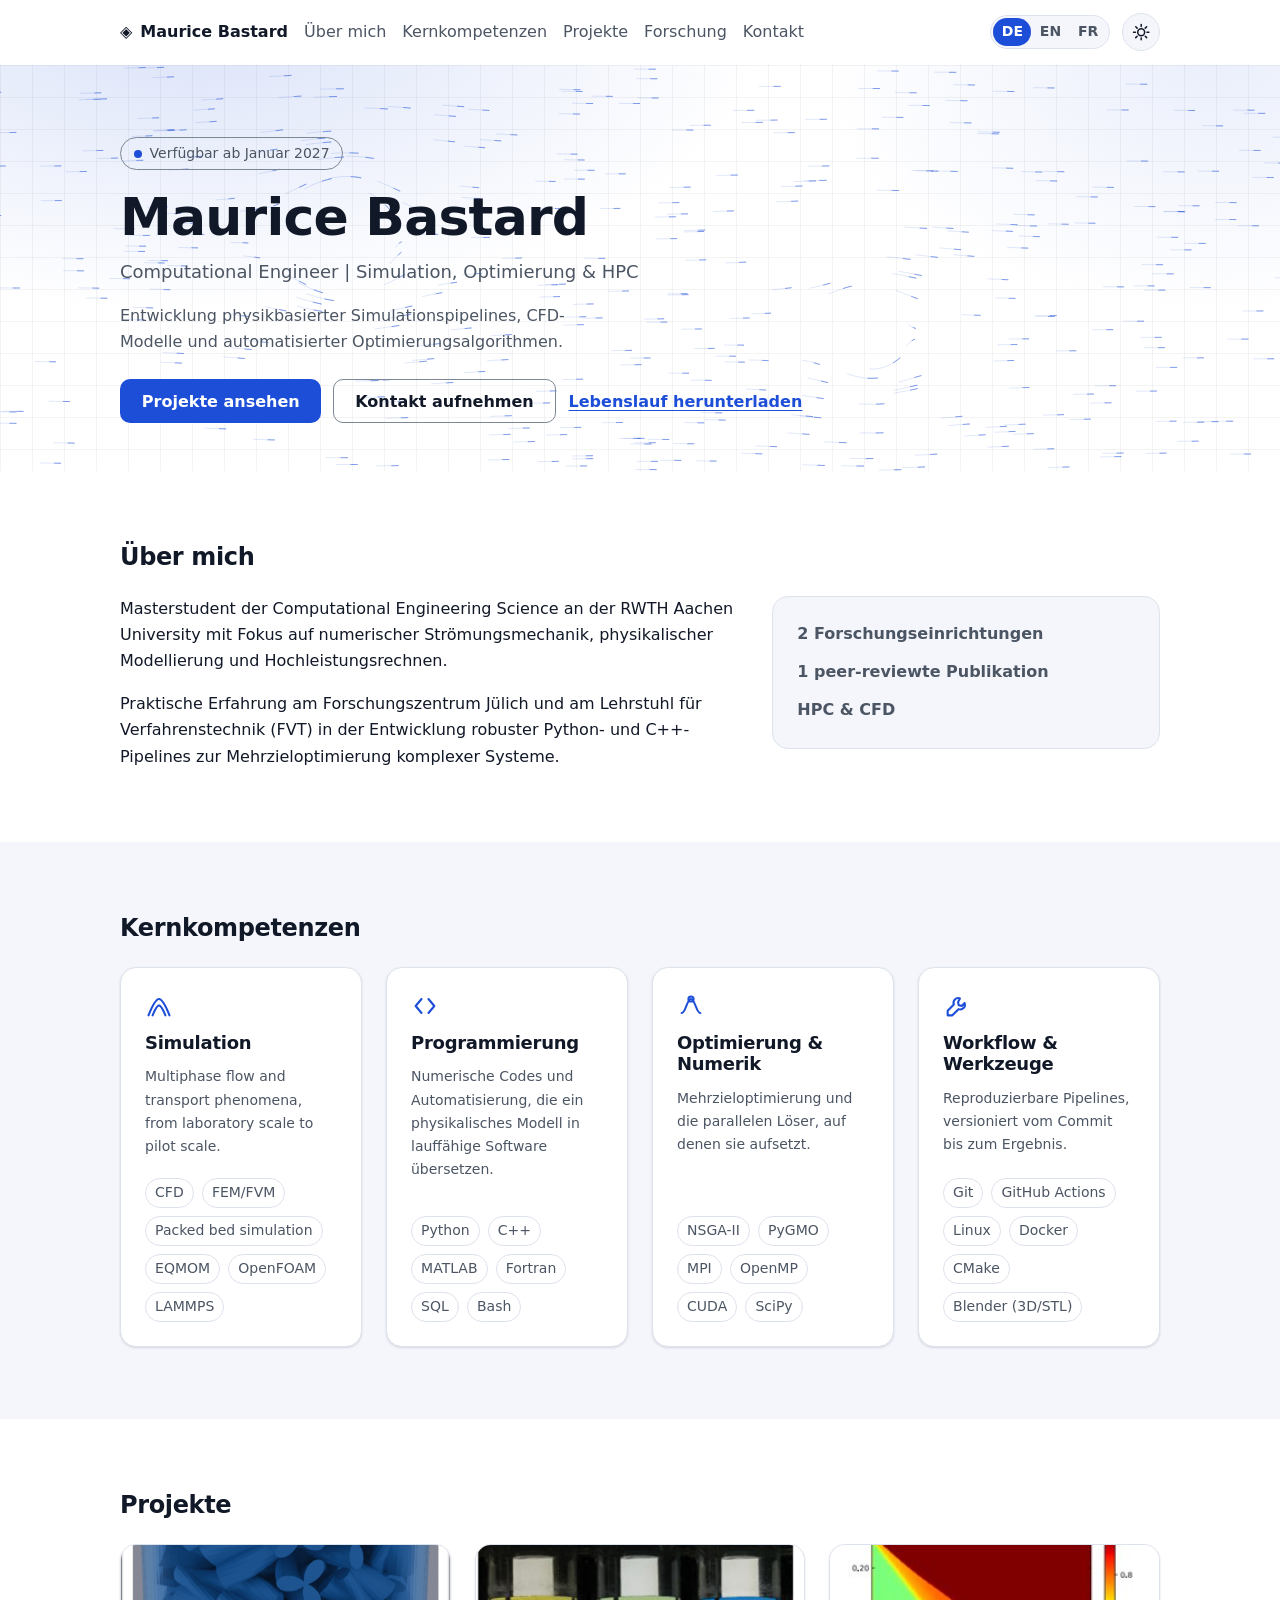
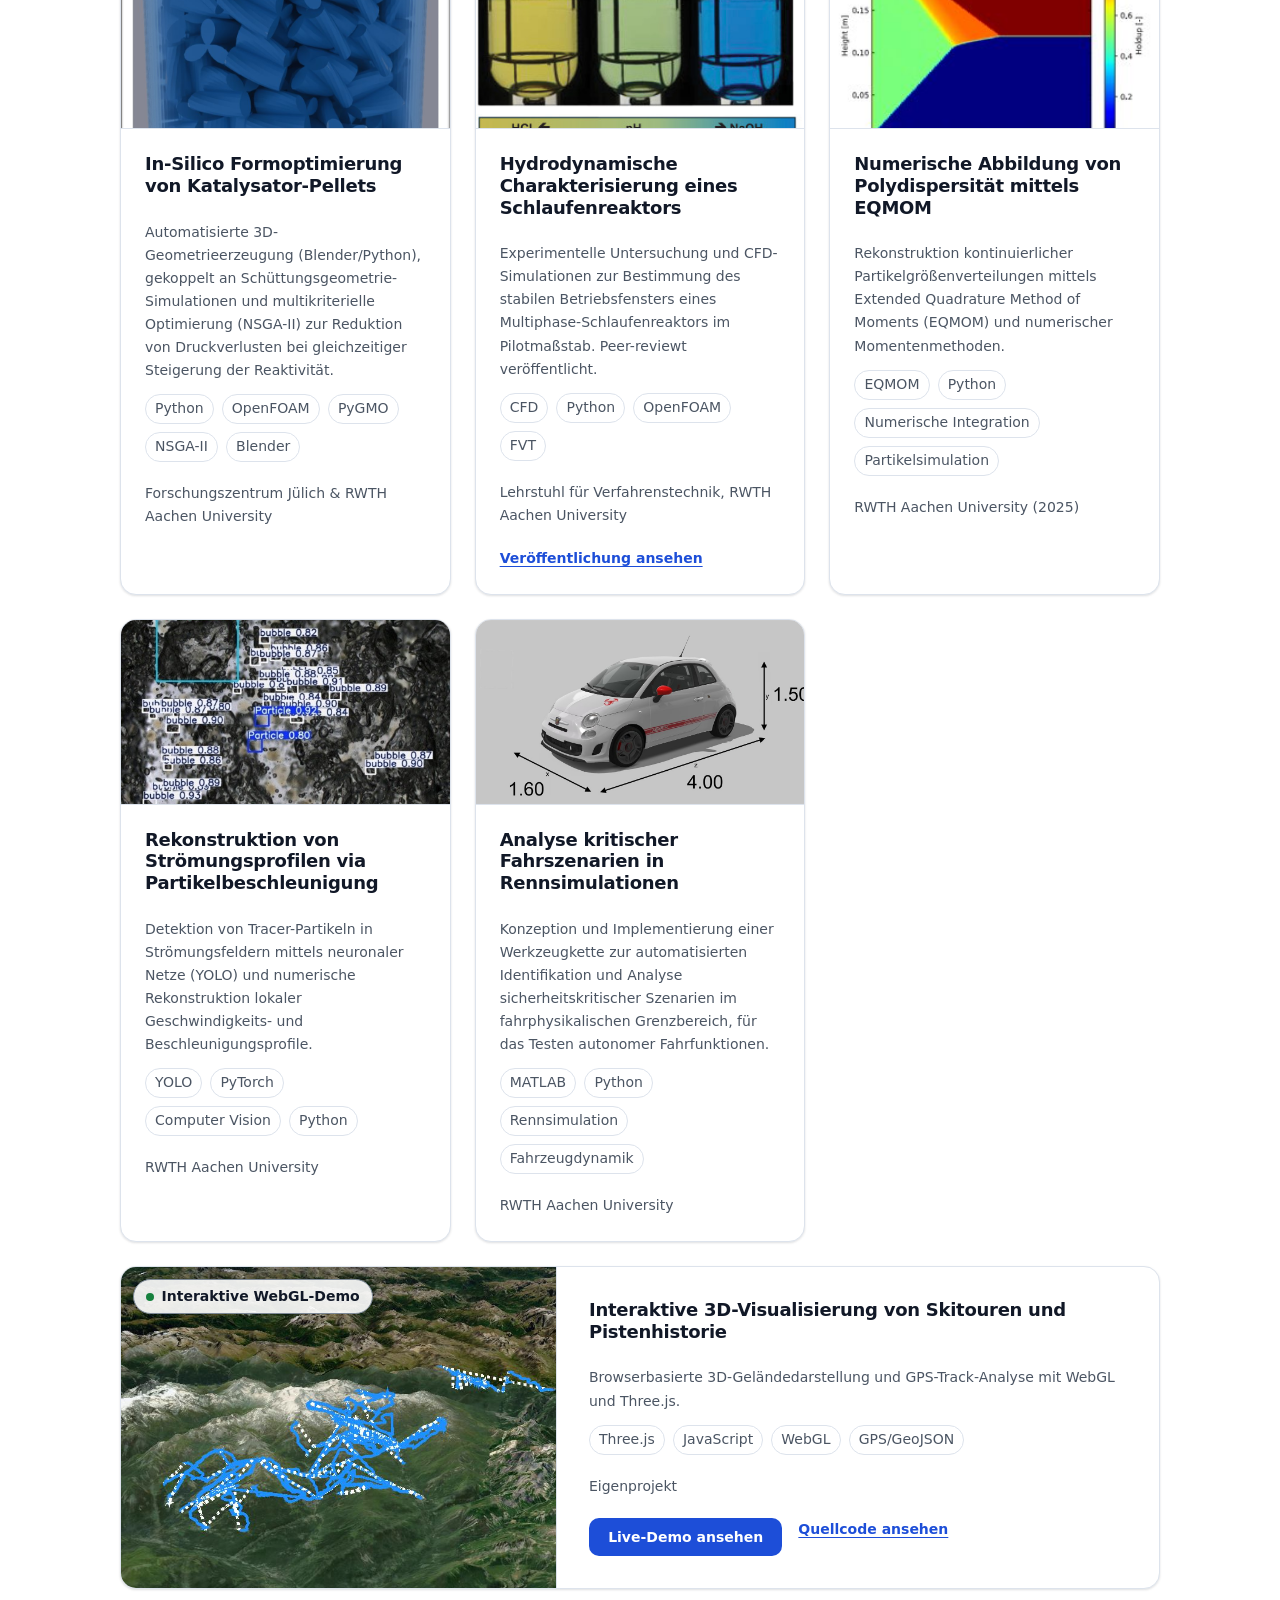
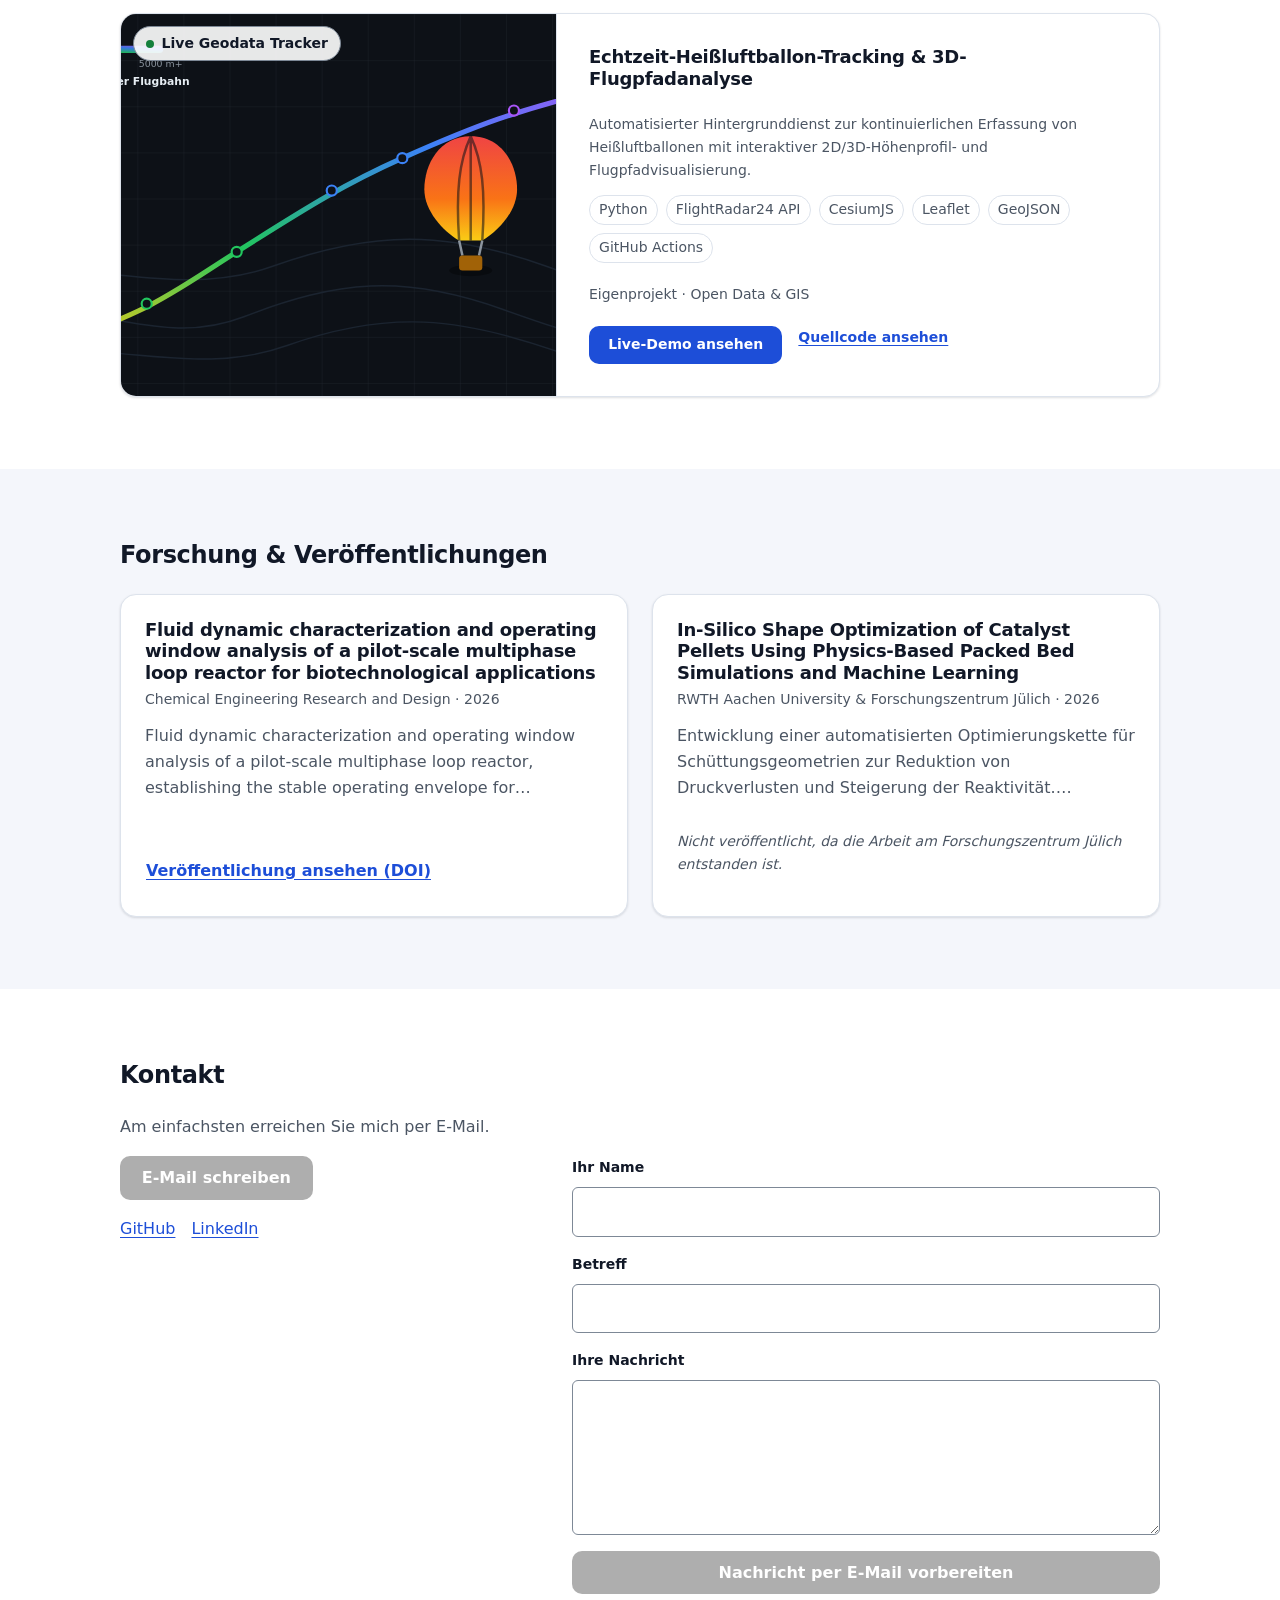
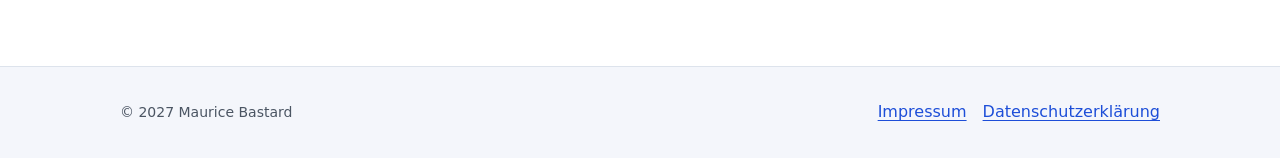
==== index.html @ 7c3fc95e "fix: formal address in German contact copy" ====
<!DOCTYPE html>
<html lang="de">
<head>
<meta charset="utf-8">
<meta name="viewport" content="width=device-width, initial-scale=1">
<title data-i18n="meta.title">Maurice Bastard — Computational Engineer</title>
<meta name="description" data-i18n="meta.description" data-i18n-attr="content" content="Portfolio von Maurice Bastard, Computational Engineer mit Schwerpunkt physikalische Simulation, Optimierung und Hochleistungsrechnen.">
<link rel="icon" href="assets/img/favicon.svg" type="image/svg+xml">
<link rel="stylesheet" href="assets/css/style.css">
<meta property="og:title" content="Maurice Bastard — Computational Engineer">
<meta property="og:description" content="Portfolio von Maurice Bastard, Computational Engineer mit Schwerpunkt physikalische Simulation, Optimierung und Hochleistungsrechnen.">
<meta property="og:type" content="website">
<!-- Social scrapers do not execute this page's JavaScript, so og:title and
     og:description stay German-only on purpose. og:image and og:url must be
     ABSOLUTE: Facebook, LinkedIn and Slack silently drop a relative path.
     The origin below must match the CNAME at the repo root. -->
<meta property="og:url" content="https://mauricebastard.de/">
<meta property="og:image" content="https://mauricebastard.de/assets/img/og-image.png">
<meta property="og:image:width" content="1200">
<meta property="og:image:height" content="630">
<meta property="og:image:alt" content="Maurice Bastard — Computational Engineer">
<meta name="twitter:card" content="summary_large_image">
<script>
/* Marks the document as script-enabled, so CSS hides the collapsible nav only
   when JS is present to actually open it. Without this, a scripting-disabled
   visitor on a phone would get a permanently dead hamburger button. */
document.documentElement.classList.add("js");
</script>
<script>
/* Resolve the theme before first paint so the page never flashes the wrong one.
   main.js is deferred and therefore not executed yet, so this deliberately
   repeats resolveTheme()'s precedence rather than calling it. */
(function () {
  var stored = null;
  try { stored = window.localStorage.getItem("portfolio-theme"); } catch (e) { stored = null; }
  var value = typeof stored === "string" ? stored.trim().toLowerCase() : "";
  var prefersDark = false;
  try { prefersDark = window.matchMedia("(prefers-color-scheme: dark)").matches; } catch (e) { prefersDark = false; }
  document.documentElement.dataset.theme =
    value === "dark" ? "dark" : value === "light" ? "light" : prefersDark ? "dark" : "light";
})();
</script>
<script src="assets/js/i18n.js" defer></script>
<script src="assets/js/main.js" defer></script>
</head>
<body>

<a class="skip-link" href="#main" data-i18n="nav.skip">Zum Inhalt springen</a>

<header id="site-header" class="site-header">
  <div class="container site-header__inner">
    <a class="site-header__brand" href="#main">
      <span aria-hidden="true">◈</span>
      <span data-i18n="hero.name">Maurice Bastard</span>
    </a>

    <button id="nav-toggle" class="nav-toggle" type="button"
            aria-expanded="false" aria-controls="nav-menu"
            aria-label="Menü öffnen">

      <span class="nav-toggle__bars" aria-hidden="true"></span>
    </button>

    <nav id="nav-menu" class="site-nav" data-i18n="nav.label" data-i18n-attr="aria-label" aria-label="Hauptnavigation">
      <ul class="site-nav__list">
        <li><a href="#about" data-i18n="nav.about">Über mich</a></li>
        <li><a href="#skills" data-i18n="nav.skills">Kernkompetenzen</a></li>
        <li><a href="#projects" data-i18n="nav.projects">Projekte</a></li>
        <li><a href="#research" data-i18n="nav.research">Forschung</a></li>
        <li><a href="#contact" data-i18n="nav.contact">Kontakt</a></li>
      </ul>
    </nav>

    <div class="site-header__controls">
      <div id="lang-group" class="lang-group" role="group" data-i18n="lang.label" data-i18n-attr="aria-label" aria-label="Sprache">
        <button type="button" data-lang="de" aria-pressed="true" lang="de">DE</button>
        <button type="button" data-lang="en" aria-pressed="false" lang="en">EN</button>
        <button type="button" data-lang="fr" aria-pressed="false" lang="fr">FR</button>
      </div>

      <button id="theme-toggle" class="theme-toggle" type="button"
              aria-pressed="false" aria-label="Zum dunklen Modus wechseln">
        <svg class="theme-toggle__sun" viewBox="0 0 24 24" aria-hidden="true" focusable="false">
          <circle cx="12" cy="12" r="4.5" fill="none" stroke="currentColor" stroke-width="2"/>
          <path d="M12 2v2.5M12 19.5V22M2 12h2.5M19.5 12H22M4.9 4.9l1.8 1.8M17.3 17.3l1.8 1.8M19.1 4.9l-1.8 1.8M6.7 17.3l-1.8 1.8"
                fill="none" stroke="currentColor" stroke-width="2" stroke-linecap="round"/>
        </svg>
        <svg class="theme-toggle__moon" viewBox="0 0 24 24" aria-hidden="true" focusable="false">
          <path d="M20 14.5A8.5 8.5 0 019.5 4a8.5 8.5 0 1010.5 10.5z"
                fill="none" stroke="currentColor" stroke-width="2" stroke-linejoin="round"/>
        </svg>
      </button>
    </div>
  </div>
</header>

<main id="main" class="main" tabindex="-1">

  <!-- ============================== HERO ============================== -->
  <section id="hero" class="section hero" aria-labelledby="hero-heading">
    <div class="hero__backdrop" aria-hidden="true">
              <canvas class="hero__mesh"></canvas>
            </div>
    <div class="container hero__inner">
      <p class="hero__availability">
        <span class="dot" aria-hidden="true"></span>
        <span data-i18n="hero.availability">Verfügbar ab Januar 2027</span>
      </p>
      <h1 id="hero-heading" class="hero__name" data-i18n="hero.name">Maurice Bastard</h1>
      <p class="hero__role" data-i18n="hero.role">Computational Engineer | Simulation, Optimierung &amp; HPC</p>
      <p class="hero__intro" data-i18n="hero.intro">Entwicklung physikbasierter Simulationspipelines, CFD-Modelle und automatisierter Optimierungsalgorithmen.</p>
      <div class="hero__actions">
        <a class="btn btn--primary" href="#projects" data-i18n="hero.cta.projects">Projekte ansehen</a>
        <a class="btn btn--ghost" href="#contact" data-i18n="hero.cta.contact">Kontakt aufnehmen</a>
        <a id="cv-download" class="btn btn--quiet" href="assets/pdf/CV_DE_Maurice_Bastard.pdf"
           download="CV_DE_Maurice_Bastard.pdf"
           data-i18n="hero.cta.resume">Lebenslauf herunterladen</a>
      </div>
    </div>
  </section>

  <!-- ============================ ÜBER MICH ============================ -->
  <section id="about" class="section" aria-labelledby="about-heading">
    <div class="container">
      <h2 id="about-heading" class="section__title" data-i18n="about.heading">Über mich</h2>
      <div class="about">
        <div class="about__text">
          <p data-i18n="about.p1">Masterstudent der Computational Engineering Science an der RWTH Aachen University mit Fokus auf numerischer Strömungsmechanik, physikalischer Modellierung und Hochleistungsrechnen.</p>
          <p data-i18n="about.p2">Praktische Erfahrung am Forschungszentrum Jülich und am Lehrstuhl für Verfahrenstechnik (FVT) in der Entwicklung robuster Python- und C++-Pipelines zur Mehrzieloptimierung komplexer Systeme.</p>
        </div>
        <ul class="stats">
          <li class="stats__item" data-i18n="about.stat1">2 Forschungseinrichtungen</li>
          <li class="stats__item" data-i18n="about.stat2">1 peer-reviewte Publikation</li>
          <li class="stats__item" data-i18n="about.stat3">HPC &amp; CFD</li>
        </ul>
      </div>
    </div>
  </section>

  <!-- ======================= KERNKOMPETENZEN ======================= -->
  <section id="skills" class="section section--alt" aria-labelledby="skills-heading">
    <div class="container">
      <h2 id="skills-heading" class="section__title" data-i18n="skills.heading">Kernkompetenzen</h2>

      <div class="cards cards--4">
        <article class="card skill">
          <h3 class="skill__title" data-i18n="skills.simulation.title">Simulation</h3>
          <svg class="skill__icon" viewBox="0 0 24 24" aria-hidden="true" focusable="false">
            <path d="M3 20c4-10 7-14 9-14s5 4 9 14M6.5 20c2.5-6 4-8.5 5.5-8.5S15 14 17.5 20"
                  fill="none" stroke="currentColor" stroke-width="1.8" stroke-linecap="round"/>
          </svg>
          <p class="skill__desc" data-i18n="skills.simulation.desc">Multiphase flow and transport phenomena, from laboratory scale to pilot scale.</p>
          <ul class="badges">
            <li class="badge" data-i18n="skills.simulation.tag1">CFD</li>
            <li class="badge" data-i18n="skills.simulation.tag2">FEM/FVM</li>
            <li class="badge" data-i18n="skills.simulation.tag3">Packed bed simulation</li>
            <li class="badge" data-i18n="skills.simulation.tag4">EQMOM</li>
            <li class="badge" data-i18n="skills.simulation.tag5">OpenFOAM</li>
            <li class="badge" data-i18n="skills.simulation.tag6">LAMMPS</li>
          </ul>
        </article>

        <article class="card skill">
          <h3 class="skill__title" data-i18n="skills.languages.title">Programmierung</h3>
          <svg class="skill__icon" viewBox="0 0 24 24" aria-hidden="true" focusable="false">
            <path d="M9 18l-5-6 5-6M15 6l5 6-5 6" fill="none" stroke="currentColor"
                  stroke-width="1.8" stroke-linecap="round" stroke-linejoin="round"/>
          </svg>
          <p class="skill__desc" data-i18n="skills.languages.desc">Numerische Codes und Automatisierung, die ein physikalisches Modell in lauffähige Software übersetzen.</p>
          <ul class="badges">
            <li class="badge" data-i18n="skills.languages.tag1">Python</li>
            <li class="badge" data-i18n="skills.languages.tag2">C++</li>
            <li class="badge" data-i18n="skills.languages.tag3">MATLAB</li>
            <li class="badge" data-i18n="skills.languages.tag4">Fortran</li>
            <li class="badge" data-i18n="skills.languages.tag5">SQL</li>
            <li class="badge" data-i18n="skills.languages.tag6">Bash</li>
          </ul>
        </article>

        <article class="card skill">
          <h3 class="skill__title" data-i18n="skills.numerics.title">Optimierung &amp; Numerik</h3>
          <svg class="skill__icon" viewBox="0 0 24 24" aria-hidden="true" focusable="false">
            <path d="M4 18c3.5 0 4.5-12 8-12s4.5 12 8 12" fill="none" stroke="currentColor"
                  stroke-width="1.8" stroke-linecap="round"/>
            <circle cx="12" cy="6" r="2.2" fill="none" stroke="currentColor" stroke-width="1.8"/>
          </svg>
          <p class="skill__desc" data-i18n="skills.numerics.desc">Mehrzieloptimierung und die parallelen Löser, auf denen sie aufsetzt.</p>
          <ul class="badges">
            <li class="badge" data-i18n="skills.numerics.tag1">NSGA-II</li>
            <li class="badge" data-i18n="skills.numerics.tag2">PyGMO</li>
            <li class="badge" data-i18n="skills.numerics.tag3">MPI</li>
            <li class="badge" data-i18n="skills.numerics.tag4">OpenMP</li>
            <li class="badge" data-i18n="skills.numerics.tag5">CUDA</li>
            <li class="badge" data-i18n="skills.numerics.tag6">SciPy</li>
          </ul>
        </article>

        <article class="card skill">
          <h3 class="skill__title" data-i18n="skills.workflow.title">Workflow &amp; Werkzeuge</h3>
          <svg class="skill__icon" viewBox="0 0 24 24" aria-hidden="true" focusable="false">
            <path d="M14.5 5.5a4 4 0 00-5.2 5.2L4 16v4h4l5.3-5.3a4 4 0 005.2-5.2l-2.4 2.4-2.6-.6-.6-2.6z"
                  fill="none" stroke="currentColor" stroke-width="1.8"
                  stroke-linecap="round" stroke-linejoin="round"/>
          </svg>
          <p class="skill__desc" data-i18n="skills.workflow.desc">Reproduzierbare Pipelines, versioniert vom Commit bis zum Ergebnis.</p>
          <ul class="badges">
            <li class="badge" data-i18n="skills.workflow.tag1">Git</li>
            <li class="badge" data-i18n="skills.workflow.tag2">GitHub Actions</li>
            <li class="badge" data-i18n="skills.workflow.tag3">Linux</li>
            <li class="badge" data-i18n="skills.workflow.tag4">Docker</li>
            <li class="badge" data-i18n="skills.workflow.tag5">CMake</li>
            <li class="badge" data-i18n="skills.workflow.tag6">Blender (3D/STL)</li>
          </ul>
        </article>
      </div>
    </div>
  </section>

  <!-- ============================ PROJEKTE ============================ -->
<section id="projects" class="section" aria-labelledby="projects-heading">
    <div class="container">
      <h2 id="projects-heading" class="section__title" data-i18n="projects.heading">Projekte</h2>

      <div id="project-grid" class="cards cards--3">

        <article class="card project">
          <button class="project__zoom" type="button" data-i18n="project.zoom" data-i18n-attr="aria-label" aria-label="Bild vergrößern">

            <img class="project__media" src="assets/img/Masterarbeit_Schuettung.jpg" alt="" loading="lazy" width="917" height="516">

          </button>
          <div class="project__body">
            <h3 data-i18n="project1.title">In-Silico Formoptimierung von Katalysator-Pellets</h3>
            <p class="project__text" data-i18n="project1.text">Automatisierte 3D-Geometrieerzeugung (Blender/Python), gekoppelt an Schüttungsgeometrie-Simulationen und multikriterielle Optimierung (NSGA-II) zur Reduktion von Druckverlusten bei gleichzeitiger Steigerung der Reaktivität.</p>
            <ul class="badges">
              <li class="badge" data-i18n="project1.tag1">Python</li>
              <li class="badge" data-i18n="project1.tag2">OpenFOAM</li>
              <li class="badge" data-i18n="project1.tag3">PyGMO</li>
              <li class="badge" data-i18n="project1.tag4">NSGA-II</li>
              <li class="badge" data-i18n="project1.tag5">Blender</li>
            </ul>
            <p class="project__note" data-i18n="project1.institution">Forschungszentrum Jülich &amp; RWTH Aachen University</p>
          </div>
        </article>

        <article class="card project">
          <button class="project__zoom" type="button" data-i18n="project.zoom" data-i18n-attr="aria-label" aria-label="Bild vergrößern">

            <img class="project__media" src="assets/img/Paper_Reaktor.jpg" alt="" loading="lazy" width="379" height="237">

          </button>
          <div class="project__body">
            <h3 data-i18n="project2.title">Hydrodynamische Charakterisierung eines Schlaufenreaktors</h3>
            <p class="project__text" data-i18n="project2.text">Experimentelle Untersuchung und CFD-Simulationen zur Bestimmung des stabilen Betriebsfensters eines Multiphase-Schlaufenreaktors im Pilotmaßstab. Peer-reviewt veröffentlicht.</p>
            <ul class="badges">
              <li class="badge" data-i18n="project2.tag1">CFD</li>
              <li class="badge" data-i18n="project2.tag2">Python</li>
              <li class="badge" data-i18n="project2.tag3">OpenFOAM</li>
              <li class="badge" data-i18n="project2.tag4">FVT</li>
            </ul>
            <p class="project__note" data-i18n="project2.institution">Lehrstuhl für Verfahrenstechnik, RWTH Aachen University</p>
            <p class="project__links">
              <a href="https://doi.org/10.1016/j.cherd.2026.06.054" target="_blank" rel="noopener noreferrer" data-i18n="project2.paper">Veröffentlichung ansehen</a>
            </p>
          </div>
        </article>

        <article class="card project">
          <button class="project__zoom" type="button" data-i18n="project.zoom" data-i18n-attr="aria-label" aria-label="Bild vergrößern">

            <img class="project__media" src="assets/img/Bachelorarbeit_EQMOM.jpg" alt="" loading="lazy" width="296" height="234">

          </button>
          <div class="project__body">
            <h3 data-i18n="project3.title">Numerische Abbildung von Polydispersität mittels EQMOM</h3>
            <p class="project__text" data-i18n="project3.text">Rekonstruktion kontinuierlicher Partikelgrößenverteilungen mittels Extended Quadrature Method of Moments (EQMOM) und numerischer Momentenmethoden.</p>
            <ul class="badges">
              <li class="badge" data-i18n="project3.tag1">EQMOM</li>
              <li class="badge" data-i18n="project3.tag2">Python</li>
              <li class="badge" data-i18n="project3.tag3">Numerische Integration</li>
              <li class="badge" data-i18n="project3.tag4">Partikelsimulation</li>
            </ul>
            <p class="project__note" data-i18n="project3.institution">RWTH Aachen University (2025)</p>
          </div>
        </article>

        <article class="card project">
          <button class="project__zoom" type="button" data-i18n="project.zoom" data-i18n-attr="aria-label" aria-label="Bild vergrößern">

            <img class="project__media" src="assets/img/Seminararbeit_Yolo.jpg" alt="" loading="lazy" width="497" height="497">

          </button>
          <div class="project__body">
            <h3 data-i18n="project4.title">Rekonstruktion von Strömungsprofilen via Partikelbeschleunigung</h3>
            <p class="project__text" data-i18n="project4.text">Detektion von Tracer-Partikeln in Strömungsfeldern mittels neuronaler Netze (YOLO) und numerische Rekonstruktion lokaler Geschwindigkeits- und Beschleunigungsprofile.</p>
            <ul class="badges">
              <li class="badge" data-i18n="project4.tag1">YOLO</li>
              <li class="badge" data-i18n="project4.tag2">PyTorch</li>
              <li class="badge" data-i18n="project4.tag3">Computer Vision</li>
              <li class="badge" data-i18n="project4.tag4">Python</li>
            </ul>
            <p class="project__note" data-i18n="project4.institution">RWTH Aachen University</p>
          </div>
        </article>

        <article class="card project">
          <button class="project__zoom" type="button" data-i18n="project.zoom" data-i18n-attr="aria-label" aria-label="Bild vergrößern">

            <img class="project__media" src="assets/img/Projektarbeit_Car.jpg" alt="" loading="lazy" width="1200" height="641">

          </button>
          <div class="project__body">
            <h3 data-i18n="project5.title">Analyse kritischer Fahrszenarien in Rennsimulationen</h3>
            <p class="project__text" data-i18n="project5.text">Konzeption und Implementierung einer Werkzeugkette zur automatisierten Identifikation und Analyse sicherheitskritischer Szenarien im fahrphysikalischen Grenzbereich, für das Testen autonomer Fahrfunktionen.</p>
            <ul class="badges">
              <li class="badge" data-i18n="project5.tag1">MATLAB</li>
              <li class="badge" data-i18n="project5.tag2">Python</li>
              <li class="badge" data-i18n="project5.tag3">Rennsimulation</li>
              <li class="badge" data-i18n="project5.tag4">Fahrzeugdynamik</li>
            </ul>
            <p class="project__note" data-i18n="project5.institution">RWTH Aachen University</p>
          </div>
        </article>

        <article class="card project project--featured">
          <button class="project__zoom" type="button" data-i18n="project.zoom" data-i18n-attr="aria-label" aria-label="Bild vergrößern">

            <img class="project__media" src="assets/img/Slopes_Aerial.jpg" alt="" loading="lazy" width="943" height="530">
            <span class="project__live">
              <span class="project__live-dot" aria-hidden="true"></span>
              <span data-i18n="project6.live">Interaktive WebGL-Demo</span>
            </span>

          </button>
          <div class="project__body">
            <h3 data-i18n="project6.title">Interaktive 3D-Visualisierung von Skitouren und Pistenhistorie</h3>
            <p class="project__text" data-i18n="project6.text">Browserbasierte 3D-Geländedarstellung und GPS-Track-Analyse mit WebGL und Three.js.</p>
            <ul class="badges">
              <li class="badge" data-i18n="project6.tag1">Three.js</li>
              <li class="badge" data-i18n="project6.tag2">JavaScript</li>
              <li class="badge" data-i18n="project6.tag3">WebGL</li>
              <li class="badge" data-i18n="project6.tag4">GPS/GeoJSON</li>
            </ul>
            <p class="project__note" data-i18n="project6.institution">Eigenprojekt</p>
            <p class="project__links">
              <a class="btn btn--primary" href="/slopes/" target="_blank" rel="noopener noreferrer" data-i18n="project6.demo">Live-Demo ansehen</a>
              <a href="https://github.com/MauriceBa/computational-portfolio/tree/main/slopes" target="_blank" rel="noopener noreferrer" data-i18n="project6.repo">Quellcode ansehen</a>
            </p>
          </div>
        </article>

        <article class="card project project--featured">
          <button class="project__zoom" type="button" data-i18n="project.zoom" data-i18n-attr="aria-label" aria-label="Bild vergrößern">

            <img class="project__media" src="assets/img/Balloon_Track.svg" alt="" loading="lazy" width="943" height="530">
            <span class="project__live">
              <span class="project__live-dot" aria-hidden="true"></span>
              <span data-i18n="project7.live">Live Geodata Tracker</span>
            </span>

          </button>
          <div class="project__body">
            <h3 data-i18n="project7.title">Echtzeit-Heißluftballon-Tracking &amp; 3D-Flugpfadanalyse</h3>
            <p class="project__text" data-i18n="project7.text">Automatisierter Hintergrunddienst zur kontinuierlichen Erfassung von Heißluftballonen mit interaktiver 2D/3D-Höhenprofil- und Flugpfadvisualisierung.</p>
            <ul class="badges">
              <li class="badge" data-i18n="project7.tag1">Python</li>
              <li class="badge" data-i18n="project7.tag2">FlightRadar24 API</li>
              <li class="badge" data-i18n="project7.tag3">CesiumJS</li>
              <li class="badge" data-i18n="project7.tag4">Leaflet</li>
              <li class="badge" data-i18n="project7.tag5">GeoJSON</li>
              <li class="badge" data-i18n="project7.tag6">GitHub Actions</li>
            </ul>
            <p class="project__note" data-i18n="project7.institution">Eigenprojekt · Open Data &amp; GIS</p>
            <p class="project__links">
              <a class="btn btn--primary" href="/hot-air-balloon-tracking/" target="_blank" rel="noopener noreferrer" data-i18n="project7.demo">Live-Demo ansehen</a>
              <a href="https://github.com/MauriceBa/computational-portfolio/tree/main/hot-air-balloon-tracking" target="_blank" rel="noopener noreferrer" data-i18n="project7.repo">Quellcode ansehen</a>
            </p>
          </div>
        </article>

      </div>
    </div>
  </section>

  <!-- ==================== FORSCHUNG & VERÖFFENTLICHUNGEN ==================== -->
  <section id="research" class="section section--alt" aria-labelledby="research-heading">
    <div class="container">
      <h2 id="research-heading" class="section__title" data-i18n="research.heading">Forschung &amp; Veröffentlichungen</h2>

      <div class="entries">
        <article class="card entry">
          <h3 class="entry__title" data-i18n="research.1.title">Fluid dynamic characterization and operating window analysis of a pilot-scale multiphase loop reactor for biotechnological applications</h3>
          <p class="entry__meta" data-i18n="research.1.meta">Chemical Engineering Research and Design · 2026</p>
          <p class="entry__abstract" data-i18n="research.1.abstract">Fluid dynamic characterization and operating window analysis of a pilot-scale multiphase loop reactor, establishing the stable operating envelope for biotechnological use. Peer-reviewed journal article.</p>
          <p class="entry__actions">
            <a class="btn btn--quiet" href="https://doi.org/10.1016/j.cherd.2026.06.054"
               target="_blank" rel="noopener noreferrer"
               data-i18n="research.1.doi">Veröffentlichung ansehen (DOI)</a>
          </p>
        </article>

        <article class="card entry">
          <h3 class="entry__title" data-i18n="research.2.title">In-Silico Shape Optimization of Catalyst Pellets Using Physics-Based Packed Bed Simulations and Machine Learning</h3>
          <p class="entry__meta" data-i18n="research.2.meta">RWTH Aachen University &amp; Forschungszentrum Jülich · 2026</p>
          <p class="entry__abstract" data-i18n="research.2.abstract">Entwicklung einer automatisierten Optimierungskette für Schüttungsgeometrien zur Reduktion von Druckverlusten und Steigerung der Reaktivität. Masterarbeit im Rahmen eines gemeinsamen Forschungsprojekts.</p>
          <p class="entry__note" data-i18n="research.2.confidential">Nicht veröffentlicht, da die Arbeit am Forschungszentrum Jülich entstanden ist.</p>
        </article>
      </div>
    </div>
  </section>

  <!-- ============================= KONTAKT ============================= -->
  <section id="contact" class="section" aria-labelledby="contact-heading">
    <div class="container">
      <h2 id="contact-heading" class="section__title" data-i18n="contact.heading">Kontakt</h2>
      <p class="contact__lead" data-i18n="contact.lead">Am einfachsten erreichen Sie mich per E-Mail.</p>

      <div class="contact">
        <div class="contact__aside">
          <!-- ponytail: contact temporarily disabled (mailto broken), flip class/attr to re-enable -->
          <a id="contact-mailto" class="btn btn--primary is-disabled" aria-disabled="true"
             href="mailto:contact@mauricebastard.de" data-i18n="contact.emailBtn">E-Mail schreiben</a>
          <p class="contact__social">
            <a href="https://github.com/MauriceBa" target="_blank" rel="noopener noreferrer" data-i18n="contact.github">GitHub</a>
            <a href="https://www.linkedin.com/in/maurice-bastard-658ba7161" target="_blank" rel="noopener noreferrer" data-i18n="contact.linkedin">LinkedIn</a>
          </p>
        </div>

        <form id="contact-form" class="contact__form" novalidate>
          <div class="field">
            <label for="contact-name" data-i18n="contact.name">Ihr Name</label>
            <input id="contact-name" name="name" type="text" required autocomplete="name">
          </div>
          <div class="field">
            <label for="contact-subject" data-i18n="contact.subject">Betreff</label>
            <input id="contact-subject" name="subject" type="text" required>
          </div>
          <div class="field">
            <label for="contact-message" data-i18n="contact.message">Ihre Nachricht</label>
            <textarea id="contact-message" name="message" rows="5" required></textarea>
          </div>
          <button class="btn btn--primary" type="submit" disabled data-i18n="contact.submit">Nachricht per E-Mail vorbereiten</button>
          <p id="contact-status" class="visually-hidden" aria-live="polite"></p>
        </form>
      </div>
    </div>
  </section>

</main>

<footer class="site-footer">
  <div class="container site-footer__inner">
    <p class="site-footer__copy" data-i18n="footer.copyright">© 2027 Maurice Bastard</p>
    <nav class="site-footer__nav" aria-label="Rechtliches">
      <a href="impressum.html" data-i18n="footer.imprint">Impressum</a>
      <a href="datenschutz.html" data-i18n="footer.privacy">Datenschutzerklärung</a>
    </nav>
  </div>
</footer>

  <!-- ============================== LIGHTBOX ============================== -->
  <div id="lightbox" class="lightbox" hidden role="dialog" aria-modal="true" aria-labelledby="lightbox-caption">
    <div class="lightbox__backdrop" data-lightbox-dismiss aria-hidden="true"></div>
    <figure class="lightbox__figure">
      <img id="lightbox-image" class="lightbox__image" src="[data-uri]" alt="">

      <figcaption class="lightbox__meta">
        <p id="lightbox-caption" class="lightbox__caption"></p>
        <button id="lightbox-close" class="lightbox__close" type="button" data-i18n="lightbox.close">Vorschau schließen</button>
      </figcaption>
    </figure>
  </div>

</body>
</html>
---- assets/css/style.css ----
/* ==========================================================================
   Computational Portfolio — single stylesheet
   Layer order: tokens, reset/base, layout primitives, components,
   responsive refinements, motion and contrast overrides.
   ========================================================================== */

/* ------------------------------ 1. TOKENS ------------------------------- */

:root {
  --color-bg: #ffffff;
  --color-surface: #f4f6fb;
  --color-text: #111827;
  --color-muted: #4b5563;
  --color-accent: #1d4ed8;
  --color-accent-contrast: #ffffff;
  --color-border: #7d8896;
  --color-hairline: #dde3ec;
  /* Status colour for the "live demo" dot. Chosen per theme so the dot stays
   * legible against its card rather than being the same green everywhere. */
  --color-live: #15803d;
  --color-shadow: 15 23 42;

  --space-1: 0.25rem;
  --space-2: 0.5rem;
  --space-3: 0.75rem;
  --space-4: 1rem;
  --space-5: 1.5rem;
  --space-6: 2rem;
  --space-7: 3rem;
  --space-8: 4.5rem;

  --radius-sm: 6px;
  --radius-md: 10px;
  --radius-lg: 16px;

  --font-sans: system-ui, -apple-system, "Segoe UI", Roboto, "Helvetica Neue",
    Arial, "Noto Sans", sans-serif;
  --font-mono: ui-monospace, SFMono-Regular, Menlo, Consolas, monospace;

  --text-sm: 0.875rem;
  --text-base: 1rem;
  --text-lg: 1.125rem;
  --text-xl: 1.5rem;
  --text-3xl: clamp(2rem, 1.4rem + 2.6vw, 3.25rem);

  --shadow-1: 0 1px 2px rgb(var(--color-shadow) / 0.06),
    0 1px 3px rgb(var(--color-shadow) / 0.08);
  --shadow-2: 0 4px 12px rgb(var(--color-shadow) / 0.07),
    0 12px 28px rgb(var(--color-shadow) / 0.08);

  --container: 68rem;
  --header-h: 4rem;
  --speed: 180ms;
  /* Confident deceleration for the entrances this page authors. */
  --ease-out: cubic-bezier(0.16, 1, 0.3, 1);
}

[data-theme="dark"] {
  --color-bg: #0b1120;
  --color-surface: #131d33;
  --color-text: #e8eefb;
  --color-muted: #a8b6cf;
  --color-accent: #7dabff;
  --color-accent-contrast: #0b1120;
  --color-border: #64748b;
  --color-hairline: #232f4a;
  --color-live: #4ade80;
  --color-shadow: 0 0 0;
}

/* --------------------------- 2. RESET / BASE --------------------------- */

*,
*::before,
*::after {
  box-sizing: border-box;
}

html {
  scroll-behavior: smooth;
  -webkit-text-size-adjust: 100%;
}

body {
  margin: 0;
  background: var(--color-bg);
  color: var(--color-text);
  font-family: var(--font-sans);
  font-size: var(--text-base);
  line-height: 1.65;
  -webkit-font-smoothing: antialiased;
}

h1,
h2,
h3 {
  margin: 0 0 var(--space-3);
  line-height: 1.2;
  font-weight: 700;
  letter-spacing: -0.015em;
}

h1 {
  font-size: var(--text-3xl);
}

h2 {
  font-size: var(--text-xl);
}

h3 {
  font-size: var(--text-lg);
}

p {
  margin: 0 0 var(--space-4);
}

ul,
ol {
  margin: 0;
  padding: 0;
  list-style: none;
}

img,
svg {
  display: block;
  max-width: 100%;
}

img {
  height: auto;
}

a {
  color: var(--color-accent);
  text-decoration-thickness: 1px;
  text-underline-offset: 0.2em;
}

a:hover {
  text-decoration-thickness: 2px;
}

:focus-visible {
  outline: 2px solid var(--color-accent);
  outline-offset: 2px;
  border-radius: var(--radius-sm);
}

::selection {
  background: var(--color-accent);
  color: var(--color-accent-contrast);
}

/* ------------------------ 3. LAYOUT PRIMITIVES ------------------------- */

.container {
  width: 100%;
  max-width: var(--container);
  margin-inline: auto;
  padding-inline: var(--space-5);
}

.main {
  display: block;
}

.main:focus {
  outline: none;
}

.section {
  padding-block: var(--space-8);
  scroll-margin-top: var(--header-offset, calc(var(--header-h) + 1rem));
}

.section--alt {
  background: var(--color-surface);
}

.section__title {
  margin-bottom: var(--space-5);
}

.visually-hidden {
  position: absolute;
  width: 1px;
  height: 1px;
  margin: -1px;
  padding: 0;
  overflow: hidden;
  clip: rect(0 0 0 0);
  clip-path: inset(50%);
  white-space: nowrap;
  border: 0;
}

.skip-link {
  position: absolute;
  top: var(--space-2);
  left: var(--space-2);
  z-index: 100;
  padding: var(--space-2) var(--space-4);
  background: var(--color-accent);
  color: var(--color-accent-contrast);
  border-radius: var(--radius-sm);
  font-weight: 600;
  text-decoration: none;
  transform: translateY(-200%);
}

.skip-link:focus {
  transform: translateY(0);
}

/* ---------------------------- 4. COMPONENTS ---------------------------- */

.btn {
  display: inline-flex;
  align-items: center;
  justify-content: center;
  gap: var(--space-2);
  padding: 0.7em 1.3em;
  border: 1px solid transparent;
  border-radius: var(--radius-md);
  font: inherit;
  font-weight: 600;
  line-height: 1.2;
  text-decoration: none;
  cursor: pointer;
  transition: background-color var(--speed) ease, color var(--speed) ease,
    border-color var(--speed) ease, transform var(--speed) ease;
}

.btn--primary {
  background: var(--color-accent);
  color: var(--color-accent-contrast);
}

.btn--primary:hover {
  background: color-mix(in srgb, var(--color-accent) 85%, black);
}

/* ponytail: temporarily disabled contact buttons (mailto broken);
   drop .is-disabled / the disabled attribute to restore */
.btn.is-disabled,
.btn:disabled {
  opacity: 0.45;
  filter: grayscale(1);
  pointer-events: none;
  cursor: not-allowed;
}

.btn--ghost {
  border-color: var(--color-border);
  background: transparent;
  color: var(--color-text);
}

.btn--ghost:hover {
  background: var(--color-surface);
}

.btn--quiet {
  padding-inline: 0;
  color: var(--color-accent);
  font-weight: 600;
  text-decoration: underline;
}

.badge {
  display: inline-block;
  padding: 0.15em 0.65em;
  border: 1px solid var(--color-hairline);
  border-radius: 999px;
  background: var(--color-bg);
  color: var(--color-muted);
  font-size: var(--text-sm);
  line-height: 1.7;
  white-space: nowrap;
}

.badges {
  display: flex;
  flex-wrap: wrap;
  gap: var(--space-2);
}

.card {
  position: relative;
  display: flex;
  flex-direction: column;
  padding: var(--space-5);
  border: 1px solid var(--color-hairline);
  border-radius: var(--radius-lg);
  background: var(--color-bg);
  box-shadow: var(--shadow-1);
}

/* Pointer-tracked glow. The gradient sits on a pseudo-element that is stacked
 * BELOW the card's children (they are positioned with z-index 1), so the glow
 * never tints the text it passes under. Without JS the position stays parked
 * far outside the card, which keeps the gradient invisible. */
.card::after {
  content: "";
  position: absolute;
  inset: 0;
  z-index: 0;
  border-radius: inherit;
  background: radial-gradient(16rem 16rem at var(--glow-x, -40rem) var(--glow-y, -40rem),
    color-mix(in srgb, var(--color-accent) 11%, transparent), transparent 68%);
  opacity: 0;
  transition: opacity var(--speed) ease;
  pointer-events: none;
}

.card:hover::after,
.card:focus-within::after {
  opacity: 1;
}

.card > * {
  position: relative;
  z-index: 1;
}

.cards {
  display: grid;
  gap: var(--space-5);
}

.cards--3 {
  grid-template-columns: repeat(3, minmax(0, 1fr));
}

.cards--4 {
  grid-template-columns: repeat(4, minmax(0, 1fr));
}

/* -- header -- */

.site-header {
  position: sticky;
  top: 0;
  z-index: 50;
  background: color-mix(in srgb, var(--color-bg) 82%, transparent);
  backdrop-filter: blur(10px);
  border-bottom: 1px solid transparent;
  transition: border-color var(--speed) ease;
}

.site-header.is-scrolled {
  border-bottom-color: var(--color-hairline);
}

.site-header__inner {
  display: flex;
  align-items: center;
  gap: var(--space-4);
  min-height: var(--header-h);
}

.site-header__brand {
  display: inline-flex;
  align-items: center;
  gap: var(--space-2);
  font-weight: 700;
  color: var(--color-text);
  text-decoration: none;
  white-space: nowrap;
}

.site-header__controls {
  display: flex;
  align-items: center;
  gap: var(--space-3);
  margin-left: auto;
}

.lang-group {
  display: flex;
  padding: 2px;
  border: 1px solid var(--color-hairline);
  border-radius: 999px;
  background: var(--color-surface);
}

.lang-group button {
  padding: 0.15em 0.6em;
  border: 0;
  border-radius: 999px;
  background: transparent;
  color: var(--color-muted);
  font: inherit;
  font-size: var(--text-sm);
  font-weight: 600;
  cursor: pointer;
  transition: background-color var(--speed) ease, color var(--speed) ease;
}

.lang-group button[aria-pressed="true"] {
  background: var(--color-accent);
  color: var(--color-accent-contrast);
}

.theme-toggle {
  display: grid;
  place-items: center;
  width: 2.4rem;
  height: 2.4rem;
  padding: 0;
  border: 1px solid var(--color-hairline);
  border-radius: 50%;
  background: var(--color-surface);
  color: var(--color-text);
  cursor: pointer;
  transition: background-color var(--speed) ease;
}

.theme-toggle:hover {
  background: var(--color-surface);
  border-color: var(--color-border);
}

.theme-toggle svg {
  grid-area: 1 / 1;
  width: 1.15rem;
  height: 1.15rem;
}

.theme-toggle__moon {
  display: none;
}

[data-theme="dark"] .theme-toggle__sun {
  display: none;
}

[data-theme="dark"] .theme-toggle__moon {
  display: block;
}

  .nav-toggle {
    display: none;
    width: 2.4rem;
    height: 2.4rem;
    padding: 0;
    border: 1px solid var(--color-hairline);
    border-radius: var(--radius-sm);
    background: var(--color-surface);
    color: var(--color-text);
    cursor: pointer;
  }

.nav-toggle__bars,
.nav-toggle__bars::before,
.nav-toggle__bars::after {
  display: block;
  width: 1.1rem;
  height: 2px;
  margin-inline: auto;
  background: currentColor;
  border-radius: 2px;
}

.nav-toggle__bars::before,
.nav-toggle__bars::after {
  content: "";
  position: relative;
}

.nav-toggle__bars::before {
  top: -6px;
}

.nav-toggle__bars::after {
  top: 4px;
}

.site-nav__list {
  display: flex;
  align-items: center;
  gap: var(--space-4);
}

.site-nav__list a {
  position: relative;
  padding-block: var(--space-1);
  color: var(--color-muted);
  font-weight: 500;
  text-decoration: none;
}

.site-nav__list a:hover {
  color: var(--color-text);
}

.site-nav__list a[aria-current="true"] {
  color: var(--color-text);
  font-weight: 700;
}

.site-nav__list a[aria-current="true"]::after {
  content: "";
  position: absolute;
  left: 0;
  right: 0;
  bottom: -2px;
  height: 2px;
  background: var(--color-accent);
}

/* -- hero -- */

.hero {
  position: relative;
  padding-block: var(--space-8) var(--space-7);
  overflow: hidden;
  scroll-margin-top: var(--header-offset, calc(var(--header-h) + 1rem));
}

.hero__backdrop {
  position: absolute;
  inset: 0;
  z-index: 0;
  pointer-events: none;
  background-image:
    radial-gradient(60rem 30rem at 15% -10%,
      color-mix(in srgb, var(--color-accent) 16%, transparent), transparent 60%),
    radial-gradient(45rem 28rem at 95% 0%,
      color-mix(in srgb, var(--color-accent) 9%, transparent), transparent 55%),
    repeating-linear-gradient(to right,
      color-mix(in srgb, var(--color-text) 5%, transparent) 0 1px, transparent 1px 32px),
    repeating-linear-gradient(to bottom,
      color-mix(in srgb, var(--color-text) 5%, transparent) 0 1px, transparent 1px 32px);
}

.hero__inner {
  position: relative;
  z-index: 1;
}

.hero__availability {
  display: inline-flex;
  align-items: center;
  gap: var(--space-2);
  margin-bottom: var(--space-4);
  padding: 0.3em 0.9em;
  border: 1px solid var(--color-border);
  border-radius: 999px;
  color: var(--color-muted);
  font-size: var(--text-sm);
  font-weight: 500;
}

.dot {
  width: 0.5rem;
  height: 0.5rem;
  border-radius: 50%;
  background: var(--color-accent);
}

.hero__name {
  margin-bottom: var(--space-2);
}

.hero__role {
  margin-bottom: var(--space-4);
  color: var(--color-muted);
  font-size: var(--text-lg);
  font-weight: 500;
}

.hero__intro {
  max-width: 44ch;
  color: var(--color-muted);
}

.hero__actions {
  display: flex;
  flex-wrap: wrap;
  gap: var(--space-3);
  align-items: center;
  margin-top: var(--space-5);
}

/* -- about -- */

.about {
  display: grid;
  grid-template-columns: minmax(0, 1.6fr) minmax(0, 1fr);
  gap: var(--space-6);
  align-items: start;
}

.about__text p:last-child {
  margin-bottom: 0;
}

.stats {
  display: grid;
  gap: var(--space-3);
  margin: 0;
  padding: var(--space-5);
  border: 1px solid var(--color-hairline);
  border-radius: var(--radius-lg);
  background: var(--color-surface);
}

.stats__item {
  color: var(--color-muted);
  font-weight: 600;
}

/* -- skills -- */

.skill {
  gap: var(--space-3);
}

.skill__title {
  order: 2;
  margin: 0;
}

.skill__icon {
  order: 1;
  width: 1.75rem;
  height: 1.75rem;
  color: var(--color-accent);
}

.skill__desc {
  order: 3;
  margin: 0;
  color: var(--color-muted);
  font-size: var(--text-sm);
}

.skill .badges {
  order: 4;
  margin-top: auto;
  padding-top: var(--space-2);
}

[hidden] {
  display: none !important;
}

/* -- project -- */

.project {
  padding: 0;
  overflow: hidden;
}

.project__media {
  width: 100%;
  aspect-ratio: 16 / 9;
  /* The six cards mix real photographs (1:1, 1.26, 1.87) with the SVG
   * placeholders (16:9). A fixed box plus cover keeps the row aligned whatever
   * the source aspect ratio is, instead of leaving ragged card tops. */
  object-fit: cover;
  background: var(--color-surface);
  border-bottom: 1px solid var(--color-hairline);
}

.project__body {
  display: flex;
  flex-direction: column;
  flex: 1;
  gap: var(--space-3);
  padding: var(--space-5);
}

.project__body p {
  margin: 0;
}

.project__text {
  color: var(--color-muted);
  font-size: var(--text-sm);
}

.project__links {
  display: flex;
  flex-wrap: wrap;
  gap: var(--space-4);
  margin-top: auto;
  padding-top: var(--space-2);
  font-size: var(--text-sm);
  font-weight: 600;
}

/* Institutional attribution on work that has no public link. Sits in the footer
 * slot so the card keeps its links-or-note aligned across the grid. */
.project__note {
  margin-top: auto;
  padding-top: var(--space-2);
  color: var(--color-muted);
  font-size: var(--text-sm);
}

/* -- hero mesh -- */

/* The canvas paints a flow field (see initHeroField in main.js). It stays
 * transparent so the CSS grid behind it remains visible; only the streamlines
 * are drawn. */
.hero__mesh {
  position: absolute;
  inset: 0;
  display: block;
  width: 100%;
  height: 100%;
}

/* -- project media as a lightbox trigger -- */

.project__zoom {
  display: block;
  width: 100%;
  padding: 0;
  border: 0;
  background: none;
  color: inherit;
  font: inherit;
  text-align: left;
  cursor: zoom-in;
}

/* -- featured project -- */

/* The ski visualiser is the only card with a live, interactive demo, so it
 * breaks the grid instead of sitting in it like the five static ones. */
@media (min-width: 60.01rem) {
  .project--featured {
    grid-column: 1 / -1;
    flex-direction: row;
  }

  .project--featured .project__zoom {
    flex: 0 0 42%;
    align-self: stretch;
  }

  .project--featured .project__media {
    height: 100%;
    aspect-ratio: auto;
    border-right: 1px solid var(--color-hairline);
    border-bottom: 0;
  }

  .project--featured .project__body {
    flex: 1;
    padding: var(--space-6);
  }
}

/* -- live badge -- */

.project__live {
  position: absolute;
  top: var(--space-3);
  left: var(--space-3);
  display: inline-flex;
  align-items: center;
  gap: 0.55em;
  padding: 0.35em 0.85em;
  border: 1px solid var(--color-border);
  border-radius: 999px;
  background: color-mix(in srgb, var(--color-bg) 90%, transparent);
  color: var(--color-text);
  font-size: var(--text-sm);
  font-weight: 600;
  pointer-events: none;
}

.project__live-dot {
  width: 0.5rem;
  height: 0.5rem;
  border-radius: 50%;
  background: var(--color-live);
  animation: live-pulse 2.4s ease-out infinite;
}

@keyframes live-pulse {
  0% {
    box-shadow: 0 0 0 0 color-mix(in srgb, var(--color-live) 55%, transparent);
  }

  70%,
  100% {
    box-shadow: 0 0 0 7px color-mix(in srgb, var(--color-live) 0%, transparent);
  }
}

/* -- card reveal -- */

/* Applied only when JS confirms IntersectionObserver AND the visitor has not
 * asked for reduced motion (see initProjectReveal). Without that class every
 * card is simply visible: a failed script must never hide the work. */
.reveal .project {
  opacity: 0;
  transform: translateY(15px);
}

.reveal .project.is-revealed {
  opacity: 1;
  transform: none;
  transition: opacity 620ms var(--ease-out), transform 620ms var(--ease-out);
  transition-delay: var(--reveal-delay, 0ms);
}

/* -- lightbox -- */

.lightbox {
  position: fixed;
  inset: 0;
  z-index: 120;
  display: grid;
  place-items: center;
  padding: var(--space-5);
}

.lightbox[hidden] {
  display: none;
}

.lightbox__backdrop {
  position: absolute;
  inset: 0;
  background: color-mix(in srgb, var(--color-bg) 78%, transparent);
  backdrop-filter: blur(10px);
  animation: lightbox-fade 260ms var(--ease-out) both;
}

.lightbox__figure {
  position: relative;
  z-index: 1;
  display: flex;
  flex-direction: column;
  gap: var(--space-3);
  width: min(100%, 68rem);
  margin: 0;
  animation: lightbox-rise 340ms var(--ease-out) both;
}

.lightbox__image {
  display: block;
  width: auto;
  max-width: 100%;
  height: auto;
  max-height: 74vh;
  margin-inline: auto;
  border-radius: var(--radius-lg);
  background: var(--color-surface);
  box-shadow: var(--shadow-2);
}

/* Caption and close button share a solid strip so both stay readable over
 * whatever page content shows through the translucent backdrop. */
.lightbox__meta {
  display: flex;
  align-items: center;
  justify-content: space-between;
  gap: var(--space-4);
  padding: var(--space-3) var(--space-4);
  border: 1px solid var(--color-hairline);
  border-radius: var(--radius-md);
  background: var(--color-bg);
}

.lightbox__caption {
  margin: 0;
  color: var(--color-text);
  font-size: var(--text-sm);
  font-weight: 600;
}

.lightbox__close {
  padding: 0.55em 1.15em;
  border: 1px solid var(--color-border);
  border-radius: var(--radius-md);
  background: var(--color-bg);
  color: var(--color-text);
  font: inherit;
  font-size: var(--text-sm);
  font-weight: 600;
  cursor: pointer;
  transition: background-color var(--speed) ease;
}

.lightbox__close:hover {
  background: var(--color-surface);
}

@keyframes lightbox-fade {
  from {
    opacity: 0;
  }
}

@keyframes lightbox-rise {
  from {
    opacity: 0;
    transform: translateY(12px) scale(0.985);
  }
}

/* -- research -- */

.entries {
  display: grid;
  grid-template-columns: repeat(2, minmax(0, 1fr));
  gap: var(--space-5);
}

.entry__title {
  margin-bottom: var(--space-1);
}

.entry__meta {
  margin-bottom: var(--space-3);
  color: var(--color-muted);
  font-size: var(--text-sm);
}

.entry__abstract {
  color: var(--color-muted);
  display: -webkit-box;
  -webkit-line-clamp: 3;
  -webkit-box-orient: vertical;
  overflow: hidden;
}

.entry__actions {
  margin: 0;
  margin-top: auto;
}

/* Stands in for a download button on work that cannot be shared, so the reader
 * is told why there is no link rather than left wondering. */
.entry__note {
  margin-top: auto;
  padding-top: var(--space-3);
  color: var(--color-muted);
  font-size: var(--text-sm);
  font-style: italic;
}

/* -- contact -- */

.contact__lead {
  max-width: 50ch;
  color: var(--color-muted);
}

.contact {
  display: grid;
  grid-template-columns: minmax(0, 1fr) minmax(0, 1.4fr);
  gap: var(--space-6);
  align-items: start;
}

.contact__aside {
  display: flex;
  flex-direction: column;
  gap: var(--space-4);
  align-items: flex-start;
}

.contact__social {
  display: flex;
  gap: var(--space-4);
  margin: 0;
}

.contact__form {
  display: grid;
  gap: var(--space-4);
}

.field {
  display: grid;
  gap: var(--space-2);
}

.field label {
  font-size: var(--text-sm);
  font-weight: 600;
}

.field input,
.field textarea {
  width: 100%;
  padding: 0.65em 0.85em;
  border: 1px solid var(--color-border);
  border-radius: var(--radius-sm);
  background: var(--color-bg);
  color: var(--color-text);
  font: inherit;
}

.field textarea {
  resize: vertical;
}

.field :is(input, textarea):focus-visible {
  border-color: var(--color-accent);
}

/* -- legal pages -- */

.legal {
  display: grid;
  grid-template-columns: repeat(2, minmax(0, 1fr));
  gap: var(--space-5);
  margin-bottom: var(--space-6);
}

.legal h2 {
  font-size: var(--text-base);
  letter-spacing: 0;
}

.legal p:last-child {
  margin-bottom: 0;
}

/* -- footer -- */

.site-footer {
  padding-block: var(--space-6);
  border-top: 1px solid var(--color-hairline);
  background: var(--color-surface);
}

.site-footer__inner {
  display: flex;
  flex-wrap: wrap;
  gap: var(--space-4);
  align-items: center;
  justify-content: space-between;
}

.site-footer__copy {
  margin: 0;
  color: var(--color-muted);
  font-size: var(--text-sm);
}

.site-footer__nav {
  display: flex;
  gap: var(--space-4);
}

/* ------------------- 5. RESPONSIVE REFINEMENTS ------------------------ */

@media (max-width: 60rem) {
  .cards--4 {
    grid-template-columns: repeat(2, minmax(0, 1fr));
  }

  .cards--3 {
    grid-template-columns: repeat(2, minmax(0, 1fr));
  }

  .entries {
    grid-template-columns: minmax(0, 1fr);
  }

  .about,
  .contact,
  .legal {
    grid-template-columns: minmax(0, 1fr);
  }
}

@media (max-width: 54rem) {
  :root {
    --header-h: 3.5rem;
  }

  .site-header__brand {
    order: 1;
    /* Let the brand truncate rather than grow, so the row never overflows. */
    min-width: 0;
  }

  /* The hamburger only works with JS, so it stays hidden without it, and it
   * only exists at all in the narrow layout. */
  .js .nav-toggle {
    display: block;
    order: 3;
  }

  .site-header__brand span:last-child {
    overflow: hidden;
    text-overflow: ellipsis;
    white-space: nowrap;
  }

  .site-header__controls {
    order: 2;
    margin-left: auto;
    margin-right: var(--space-2);
  }

  /* Without JS the menu cannot be collapsed, so the default is expanded and
   * only a JS-enabled page opts into the disclosure. This keeps the in-page
   * navigation working at every width with scripting disabled, instead of
   * leaving a permanently dead hamburger button. */
  .site-nav {
    order: 4;
    display: block;
    width: 100%;
    padding-block: var(--space-3);
    border-top: 1px solid var(--color-hairline);
  }

  .js .site-nav {
    display: none;
  }

  .js .site-nav.is-open {
    display: block;
  }

  .site-header__inner {
    flex-wrap: wrap;
  }

  .site-nav__list {
    flex-direction: column;
    align-items: stretch;
    gap: 0;
  }

  .site-nav__list a {
    display: block;
    padding: var(--space-3) 0;
    border-bottom: 1px solid var(--color-hairline);
  }

  .site-nav__list a[aria-current="true"]::after {
    left: 0;
    right: auto;
    width: 3px;
    top: 0;
    bottom: 0;
    height: auto;
  }
}

@media (max-width: 30rem) {
  .container {
    padding-inline: var(--space-4);
  }

  .cards--3,
  .cards--4,
  .stats {
    grid-template-columns: minmax(0, 1fr);
  }

  .hero__actions .btn {
    width: 100%;
  }

  .site-footer__inner {
    flex-direction: column;
    align-items: flex-start;
  }
}

/* --------------- 6. MOTION AND CONTRAST OVERRIDES --------------------- */

@media (prefers-reduced-motion: reduce) {
  html {
    scroll-behavior: auto;
  }

  /* The reveal class is only ever added when motion is allowed, but an
   * override can also arrive later (assistive tech, emulation). Cards must
   * never stay invisible because of a preference. */
  .reveal .project {
    opacity: 1 !important;
    transform: none !important;
  }

  *,
  *::before,
  *::after {
    transition-duration: 0.01ms !important;
    animation-duration: 0.01ms !important;
    animation-iteration-count: 1 !important;
  }
}

@media print {
  .reveal .project {
    opacity: 1 !important;
    transform: none !important;
  }

  .lightbox,
  .hero__mesh {
    display: none !important;
  }
}

@media (prefers-contrast: more) {
  :root {
    --color-muted: #374151;
    --color-border: #5f6d80;
    --color-hairline: #7d8896;
  }

  [data-theme="dark"] {
    --color-muted: #dbe4f5;
    --color-border: #9aa9c2;
    --color-hairline: #748399;
  }

  :focus-visible {
    outline-width: 3px;
  }
}
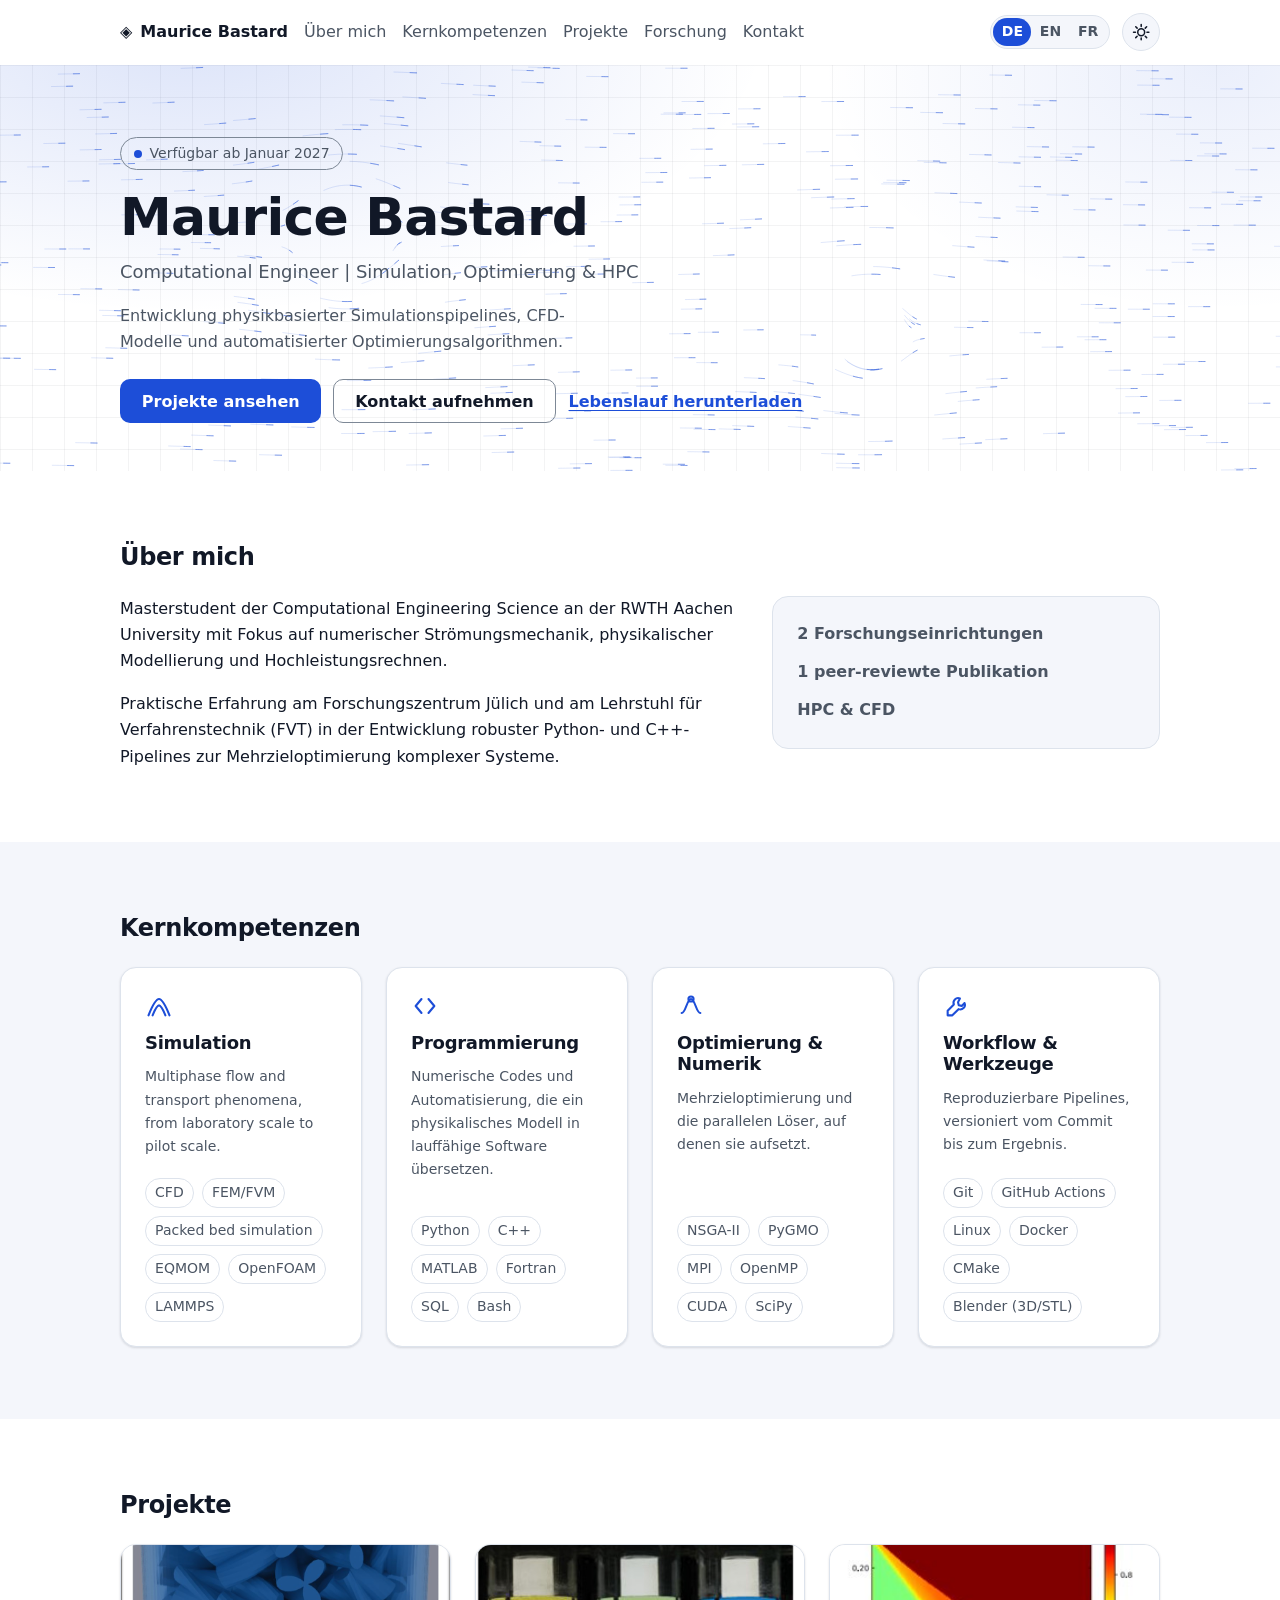
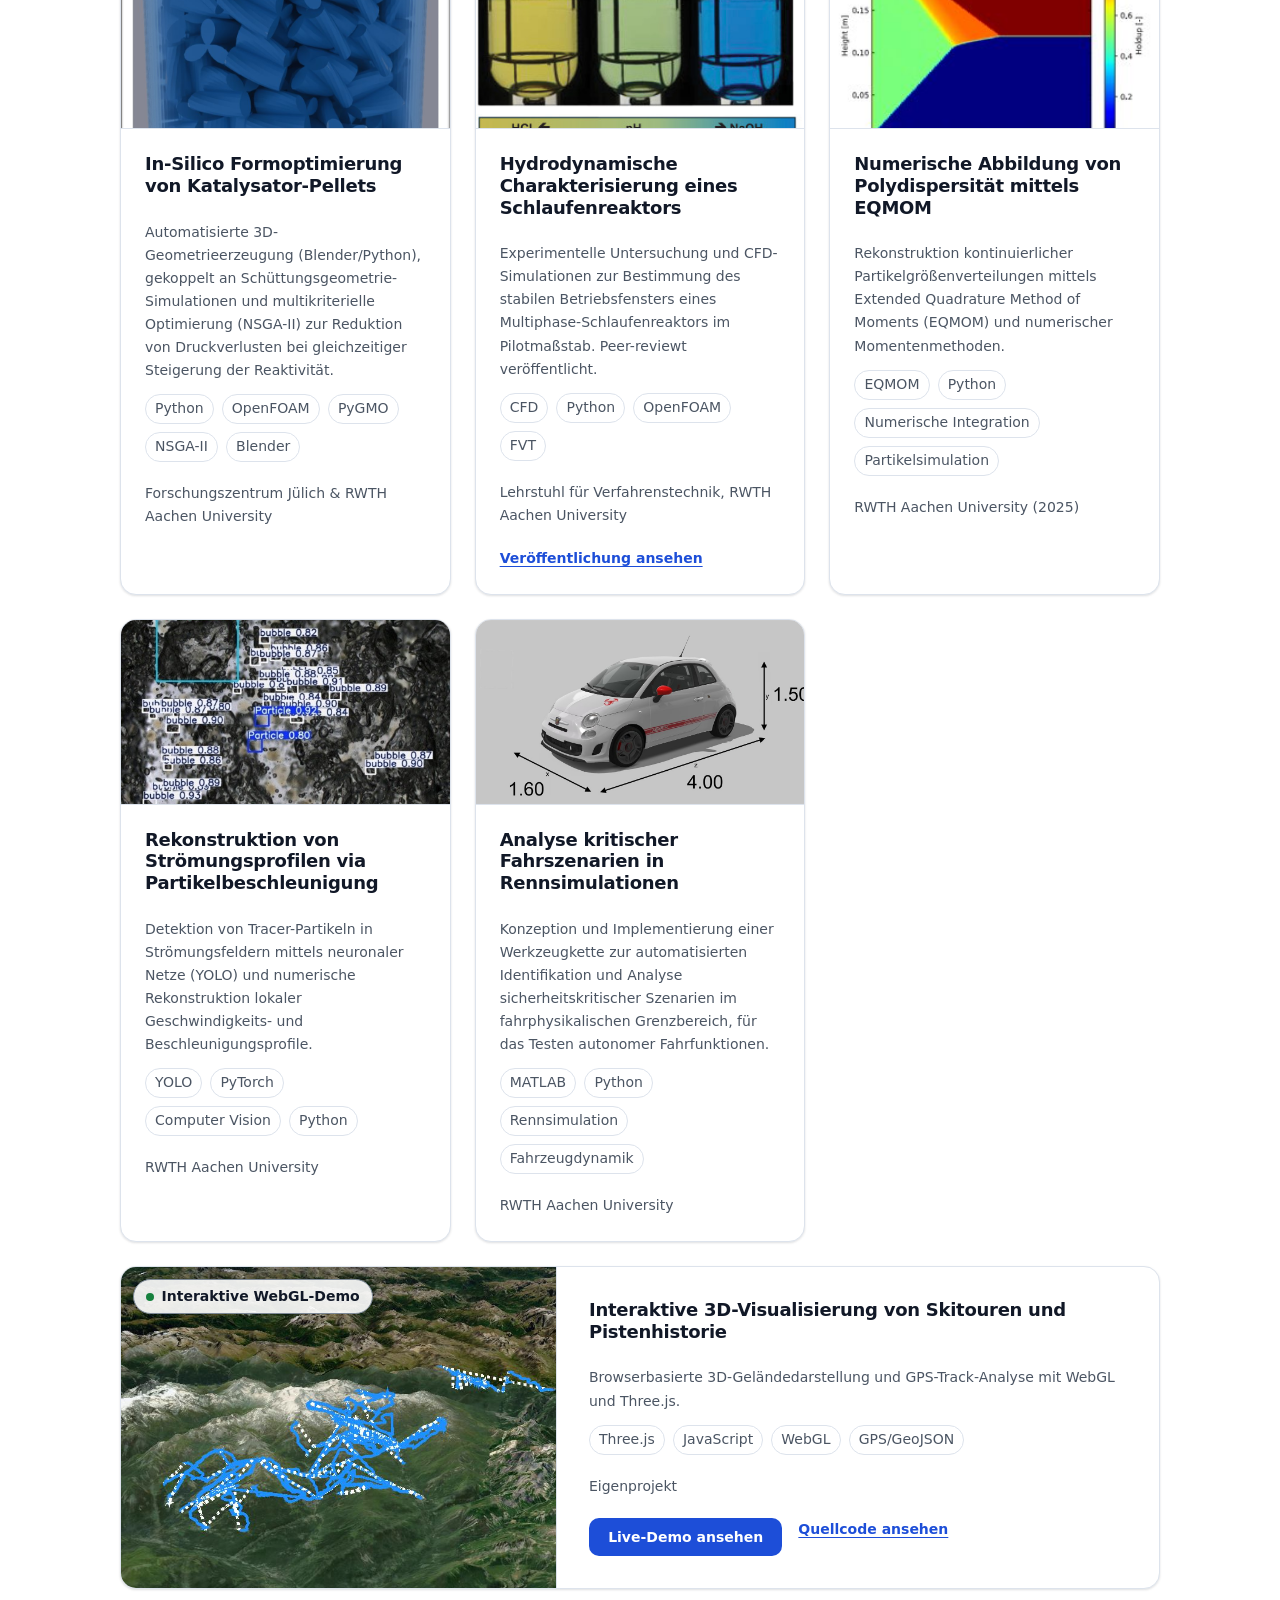
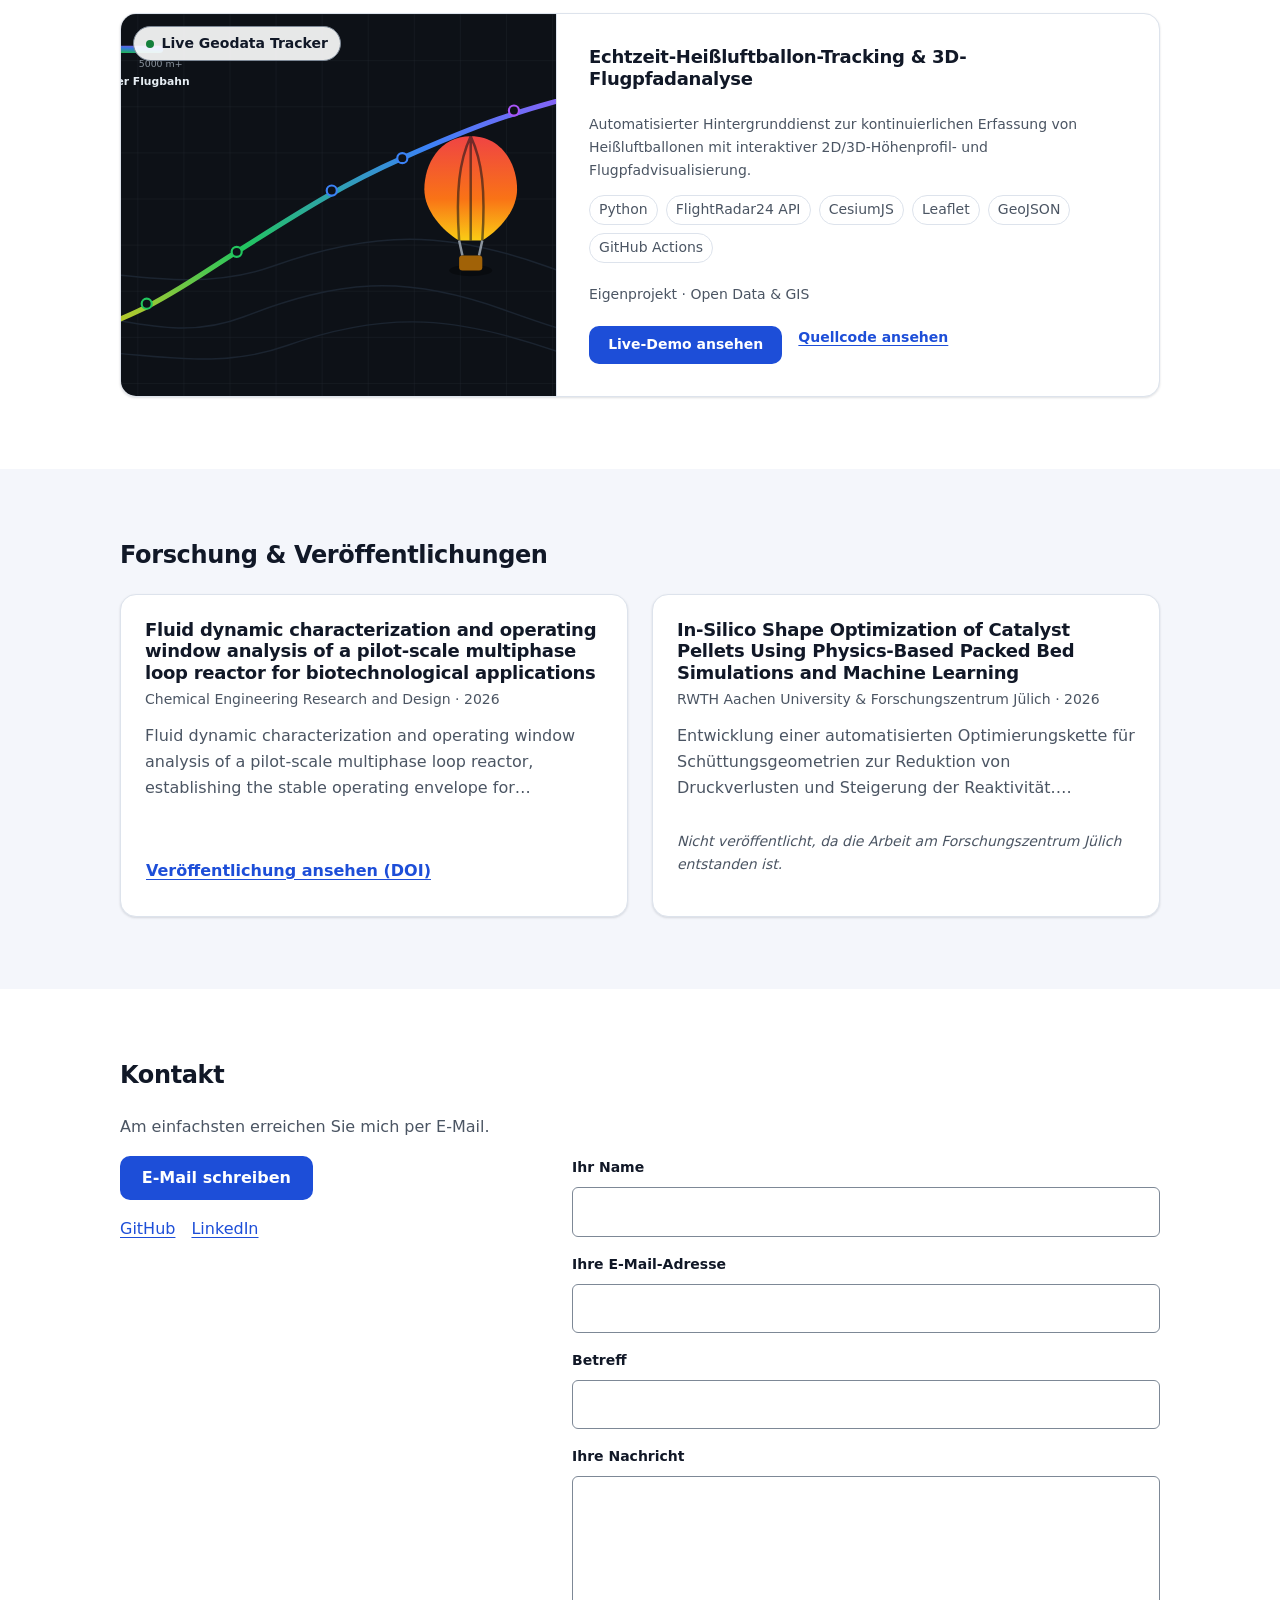
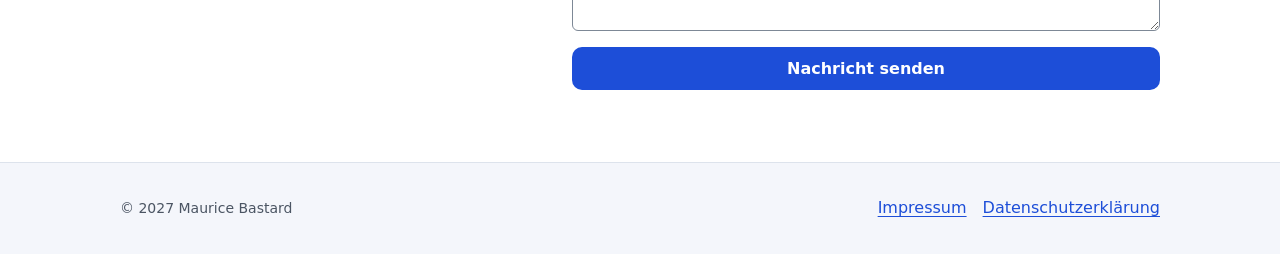
==== commit 3cc3624a: "feat: contact form submits directly via Web3Forms Hidden access_key + botcheck honeypot, new email f" ====
--- a/index.html
+++ b/index.html
@@ -417,8 +417,7 @@
 
       <div class="contact">
         <div class="contact__aside">
-          <!-- ponytail: contact temporarily disabled (mailto broken), flip class/attr to re-enable -->
-          <a id="contact-mailto" class="btn btn--primary is-disabled" aria-disabled="true"
+          <a id="contact-mailto" class="btn btn--primary"
              href="mailto:contact@mauricebastard.de" data-i18n="contact.emailBtn">E-Mail schreiben</a>
           <p class="contact__social">
             <a href="https://github.com/MauriceBa" target="_blank" rel="noopener noreferrer" data-i18n="contact.github">GitHub</a>
@@ -427,11 +426,16 @@
         </div>
 
         <form id="contact-form" class="contact__form" novalidate>
+          <input type="hidden" name="access_key" value="630f01b9-f196-4670-8712-ff4f5dce6d4e">
           <div class="field">
             <label for="contact-name" data-i18n="contact.name">Ihr Name</label>
             <input id="contact-name" name="name" type="text" required autocomplete="name">
           </div>
           <div class="field">
+            <label for="contact-email" data-i18n="contact.email">Ihre E-Mail-Adresse</label>
+            <input id="contact-email" name="email" type="email" required autocomplete="email">
+          </div>
+          <div class="field">
             <label for="contact-subject" data-i18n="contact.subject">Betreff</label>
             <input id="contact-subject" name="subject" type="text" required>
           </div>
@@ -439,7 +443,8 @@
             <label for="contact-message" data-i18n="contact.message">Ihre Nachricht</label>
             <textarea id="contact-message" name="message" rows="5" required></textarea>
           </div>
-          <button class="btn btn--primary" type="submit" disabled data-i18n="contact.submit">Nachricht per E-Mail vorbereiten</button>
+          <input type="checkbox" name="botcheck" class="hidden" style="display: none;">
+          <button class="btn btn--primary" type="submit" id="contact-submit" data-i18n="contact.submit">Nachricht senden</button>
           <p id="contact-status" class="visually-hidden" aria-live="polite"></p>
         </form>
       </div>
--- a/assets/css/style.css
+++ b/assets/css/style.css
@@ -243,9 +243,7 @@
   background: color-mix(in srgb, var(--color-accent) 85%, black);
 }
 
-/* ponytail: temporarily disabled contact buttons (mailto broken);
-   drop .is-disabled / the disabled attribute to restore */
-.btn.is-disabled,
+/* Pending state while the contact form submits. */
 .btn:disabled {
   opacity: 0.45;
   filter: grayscale(1);
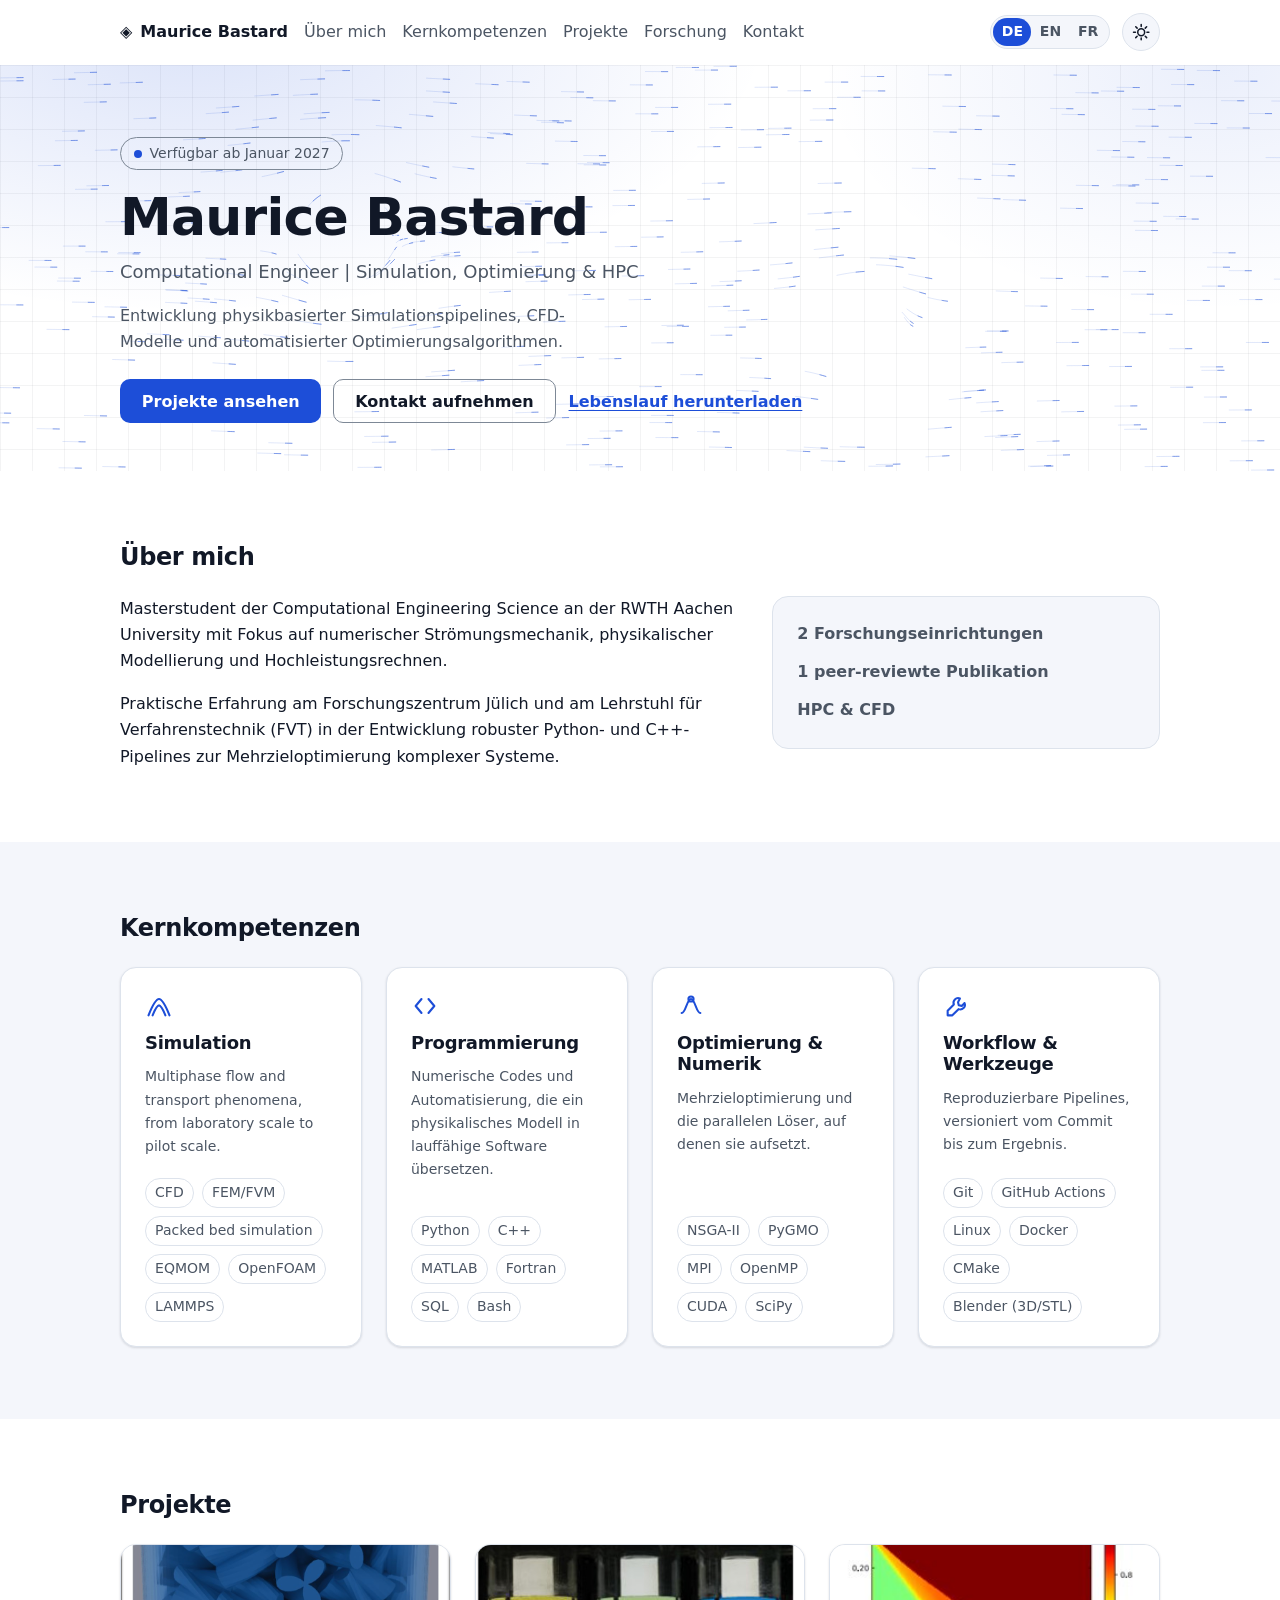
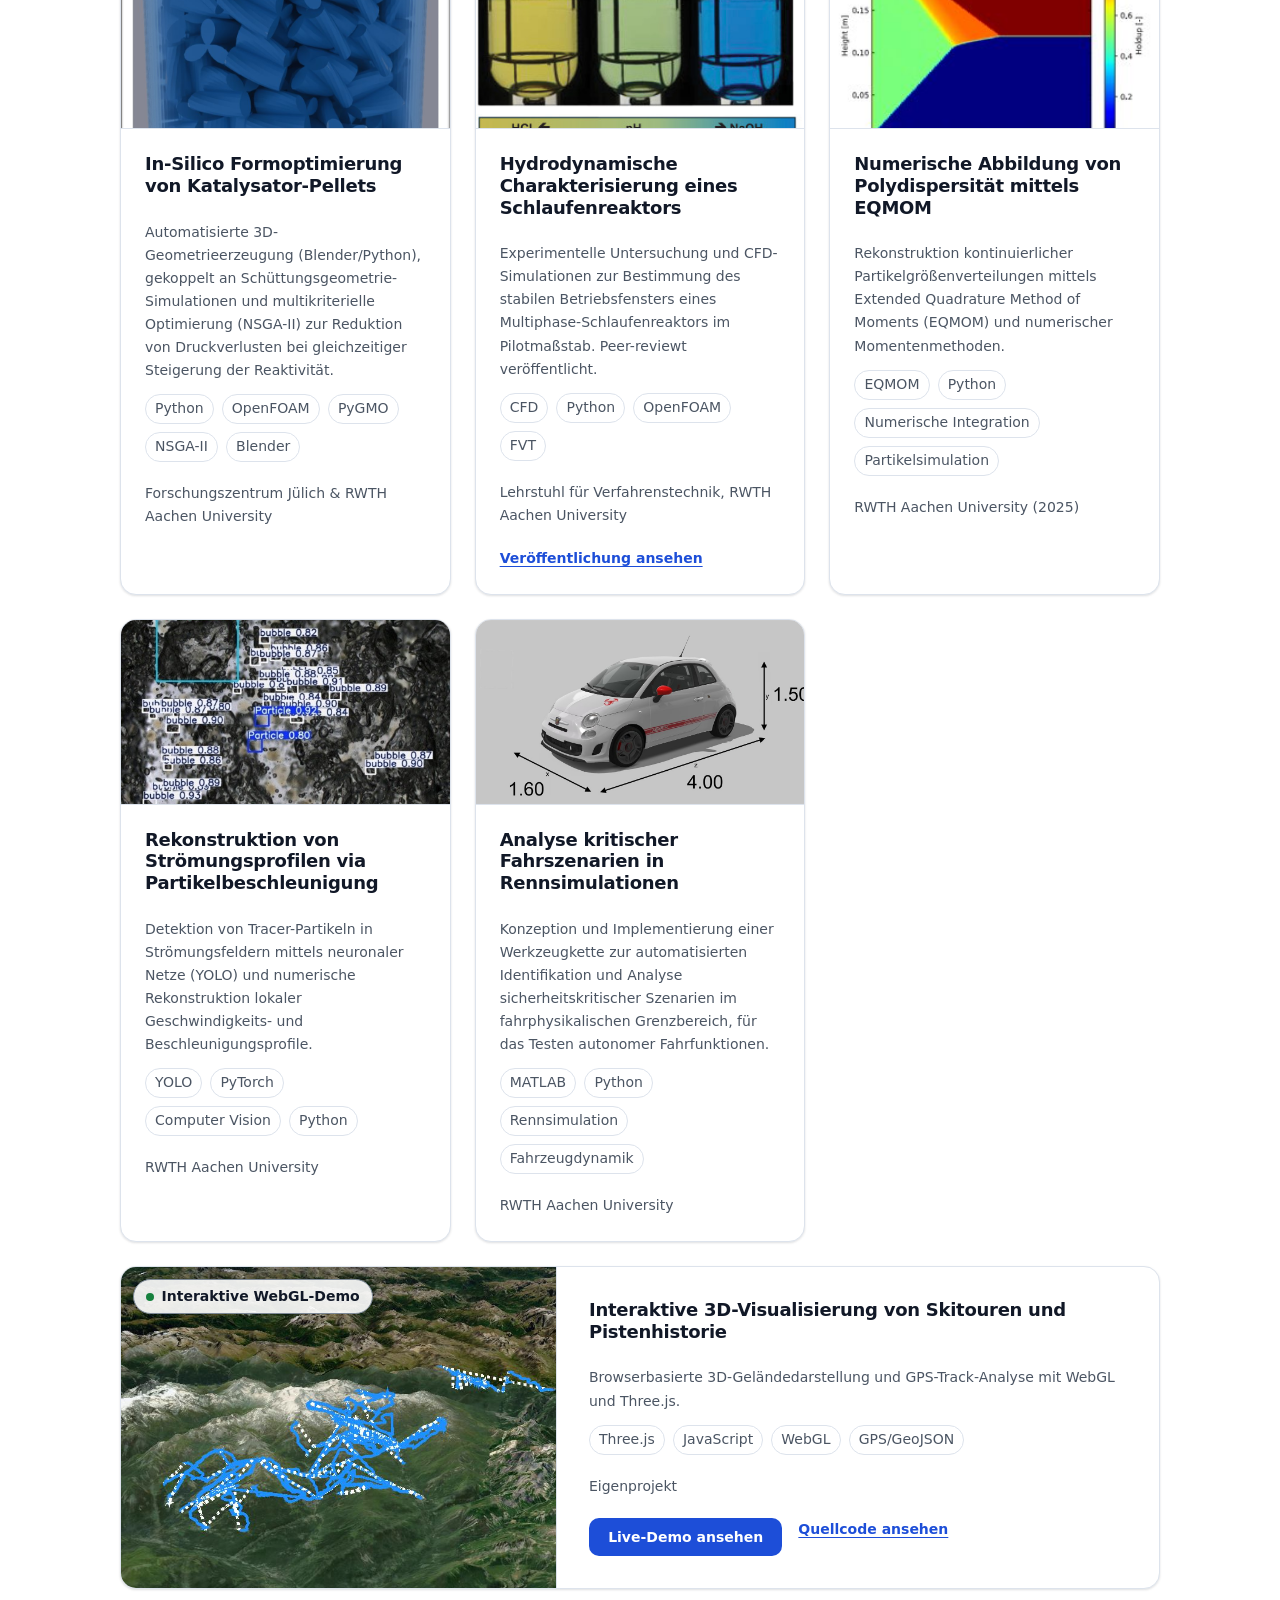
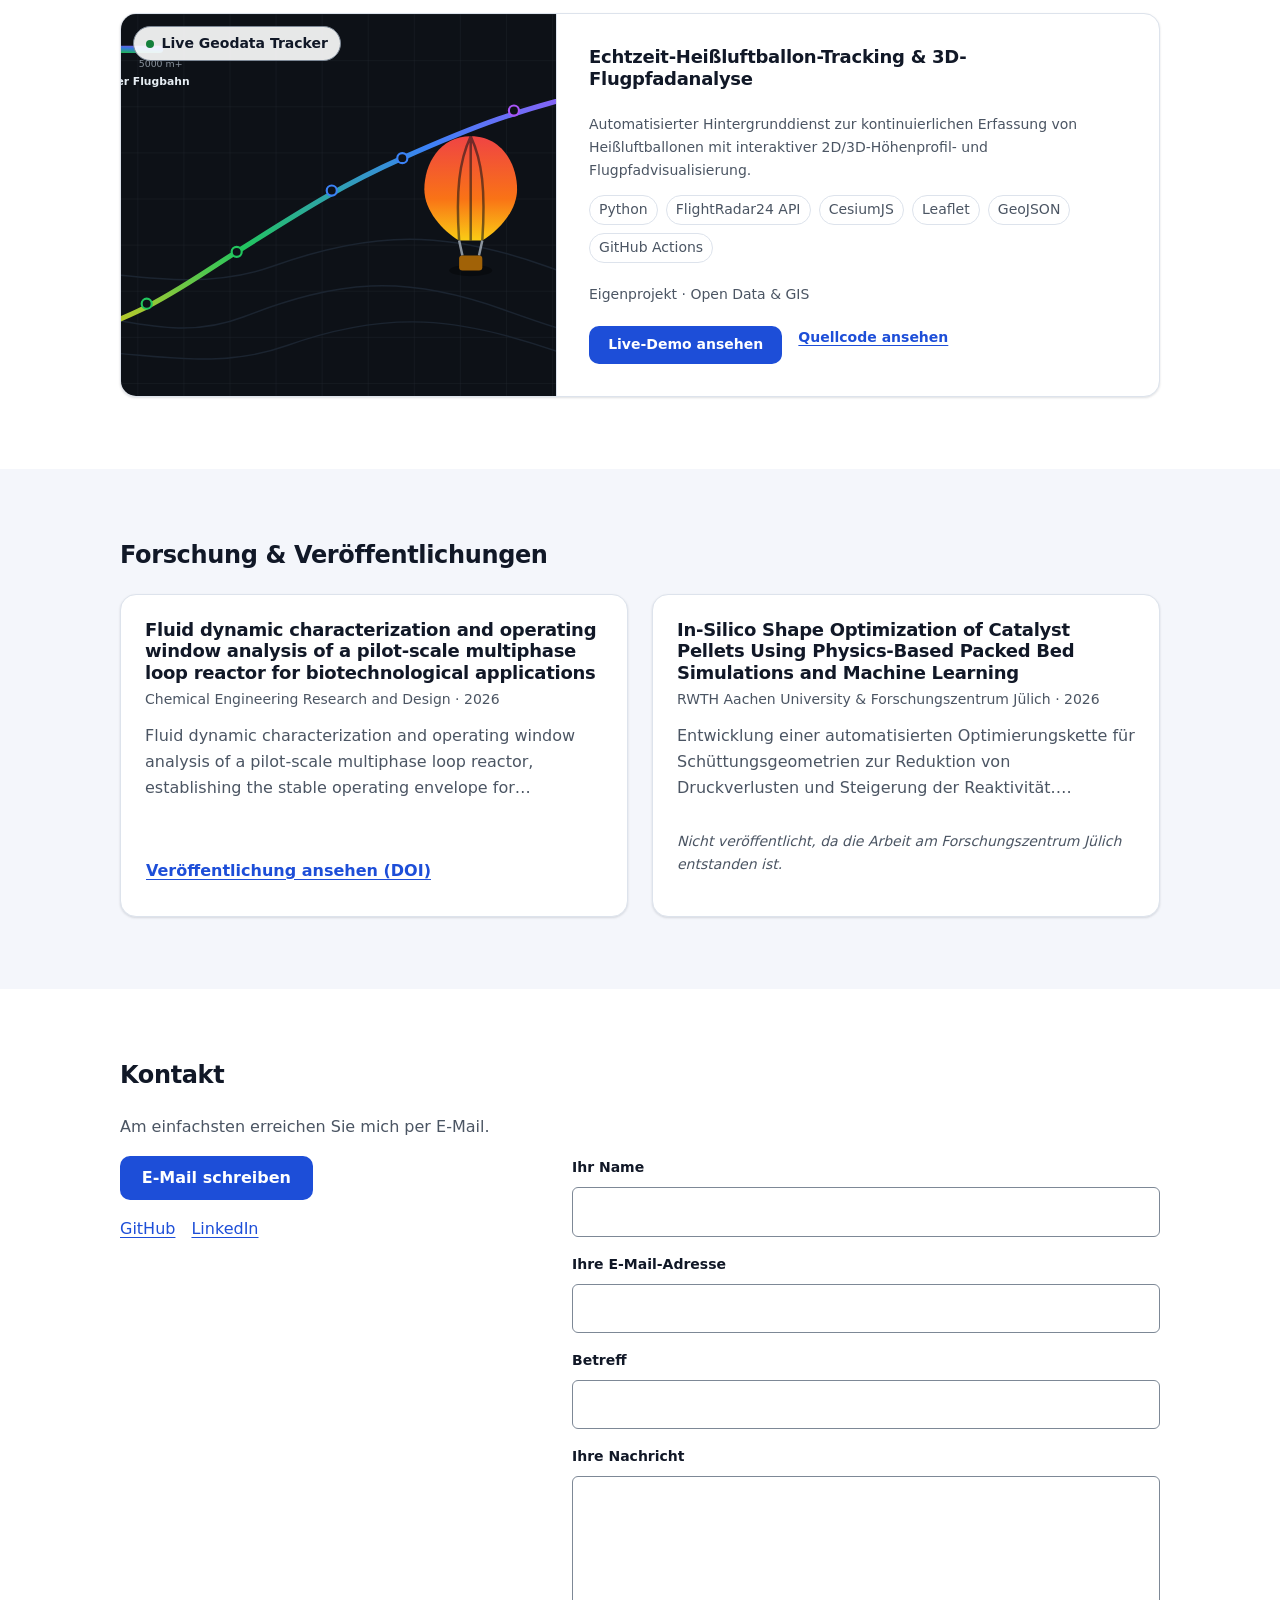
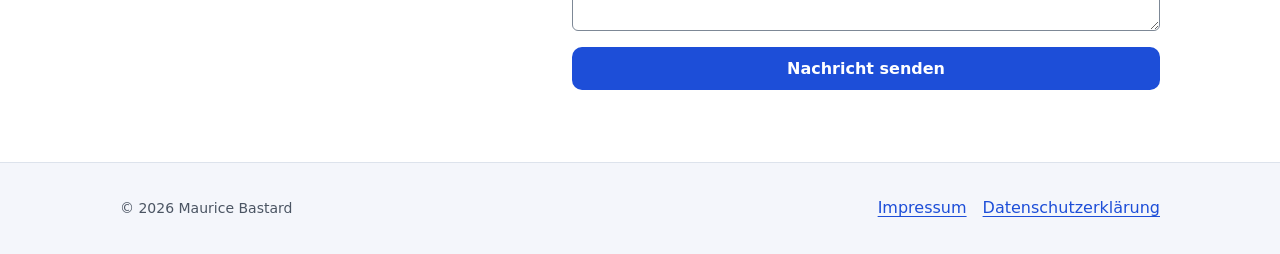
==== commit a4d9a1fc: "Improve privacy, SEO and metadata" ====
--- a/index.html
+++ b/index.html
@@ -6,7 +6,25 @@
 <title data-i18n="meta.title">Maurice Bastard — Computational Engineer</title>
 <meta name="description" data-i18n="meta.description" data-i18n-attr="content" content="Portfolio von Maurice Bastard, Computational Engineer mit Schwerpunkt physikalische Simulation, Optimierung und Hochleistungsrechnen.">
 <link rel="icon" href="assets/img/favicon.svg" type="image/svg+xml">
+<link rel="canonical" href="https://mauricebastard.de/">
 <link rel="stylesheet" href="assets/css/style.css">
+<script type="application/ld+json">
+{
+  "@context": "https://schema.org",
+  "@type": "ProfilePage",
+  "mainEntity": {
+    "@type": "Person",
+    "name": "Maurice Bastard",
+    "url": "https://mauricebastard.de/",
+    "jobTitle": "Computational Engineer",
+    "email": "contact@mauricebastard.de",
+    "sameAs": [
+      "https://github.com/MauriceBa",
+      "https://www.linkedin.com/in/maurice-bastard-658ba7161"
+    ]
+  }
+}
+</script>
 <meta property="og:title" content="Maurice Bastard — Computational Engineer">
 <meta property="og:description" content="Portfolio von Maurice Bastard, Computational Engineer mit Schwerpunkt physikalische Simulation, Optimierung und Hochleistungsrechnen.">
 <meta property="og:type" content="website">
@@ -455,7 +473,7 @@
 
 <footer class="site-footer">
   <div class="container site-footer__inner">
-    <p class="site-footer__copy" data-i18n="footer.copyright">© 2027 Maurice Bastard</p>
+    <p class="site-footer__copy" data-i18n="footer.copyright">© 2026 Maurice Bastard</p>
     <nav class="site-footer__nav" aria-label="Rechtliches">
       <a href="impressum.html" data-i18n="footer.imprint">Impressum</a>
       <a href="datenschutz.html" data-i18n="footer.privacy">Datenschutzerklärung</a>
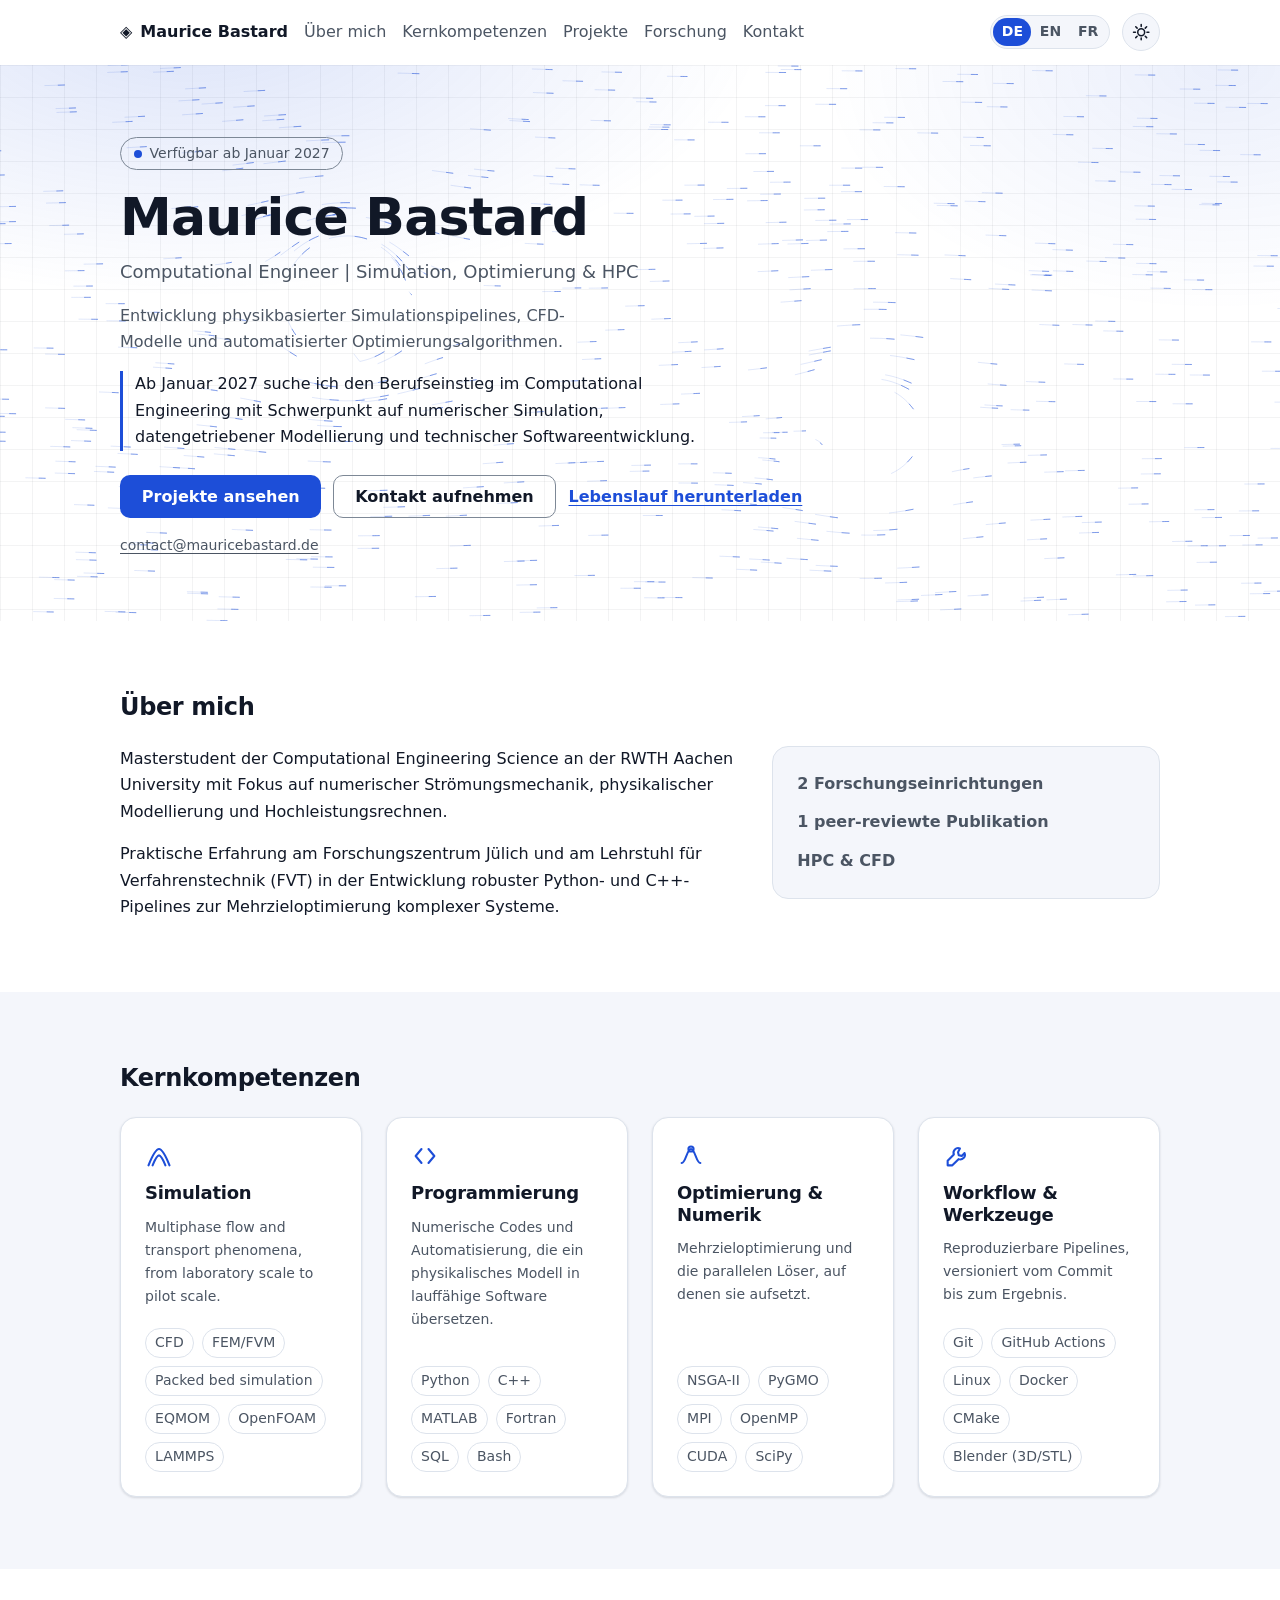
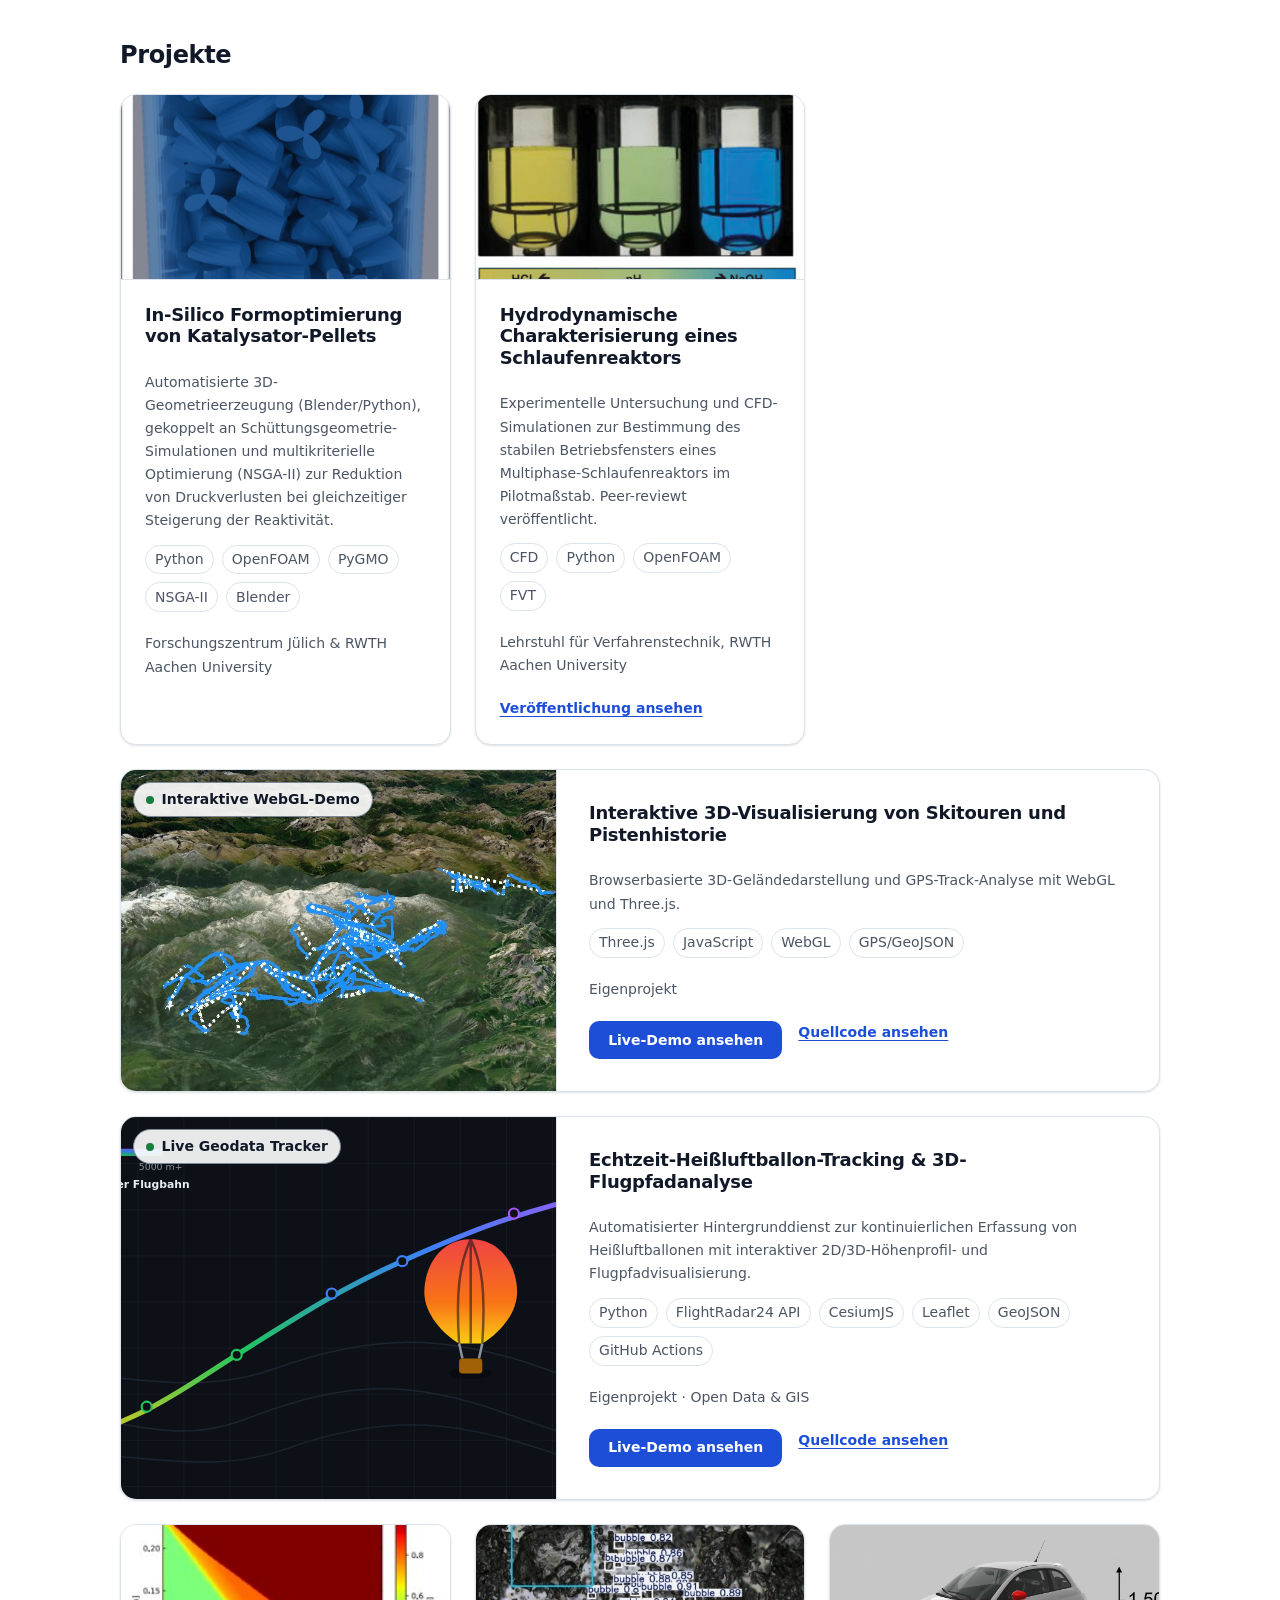
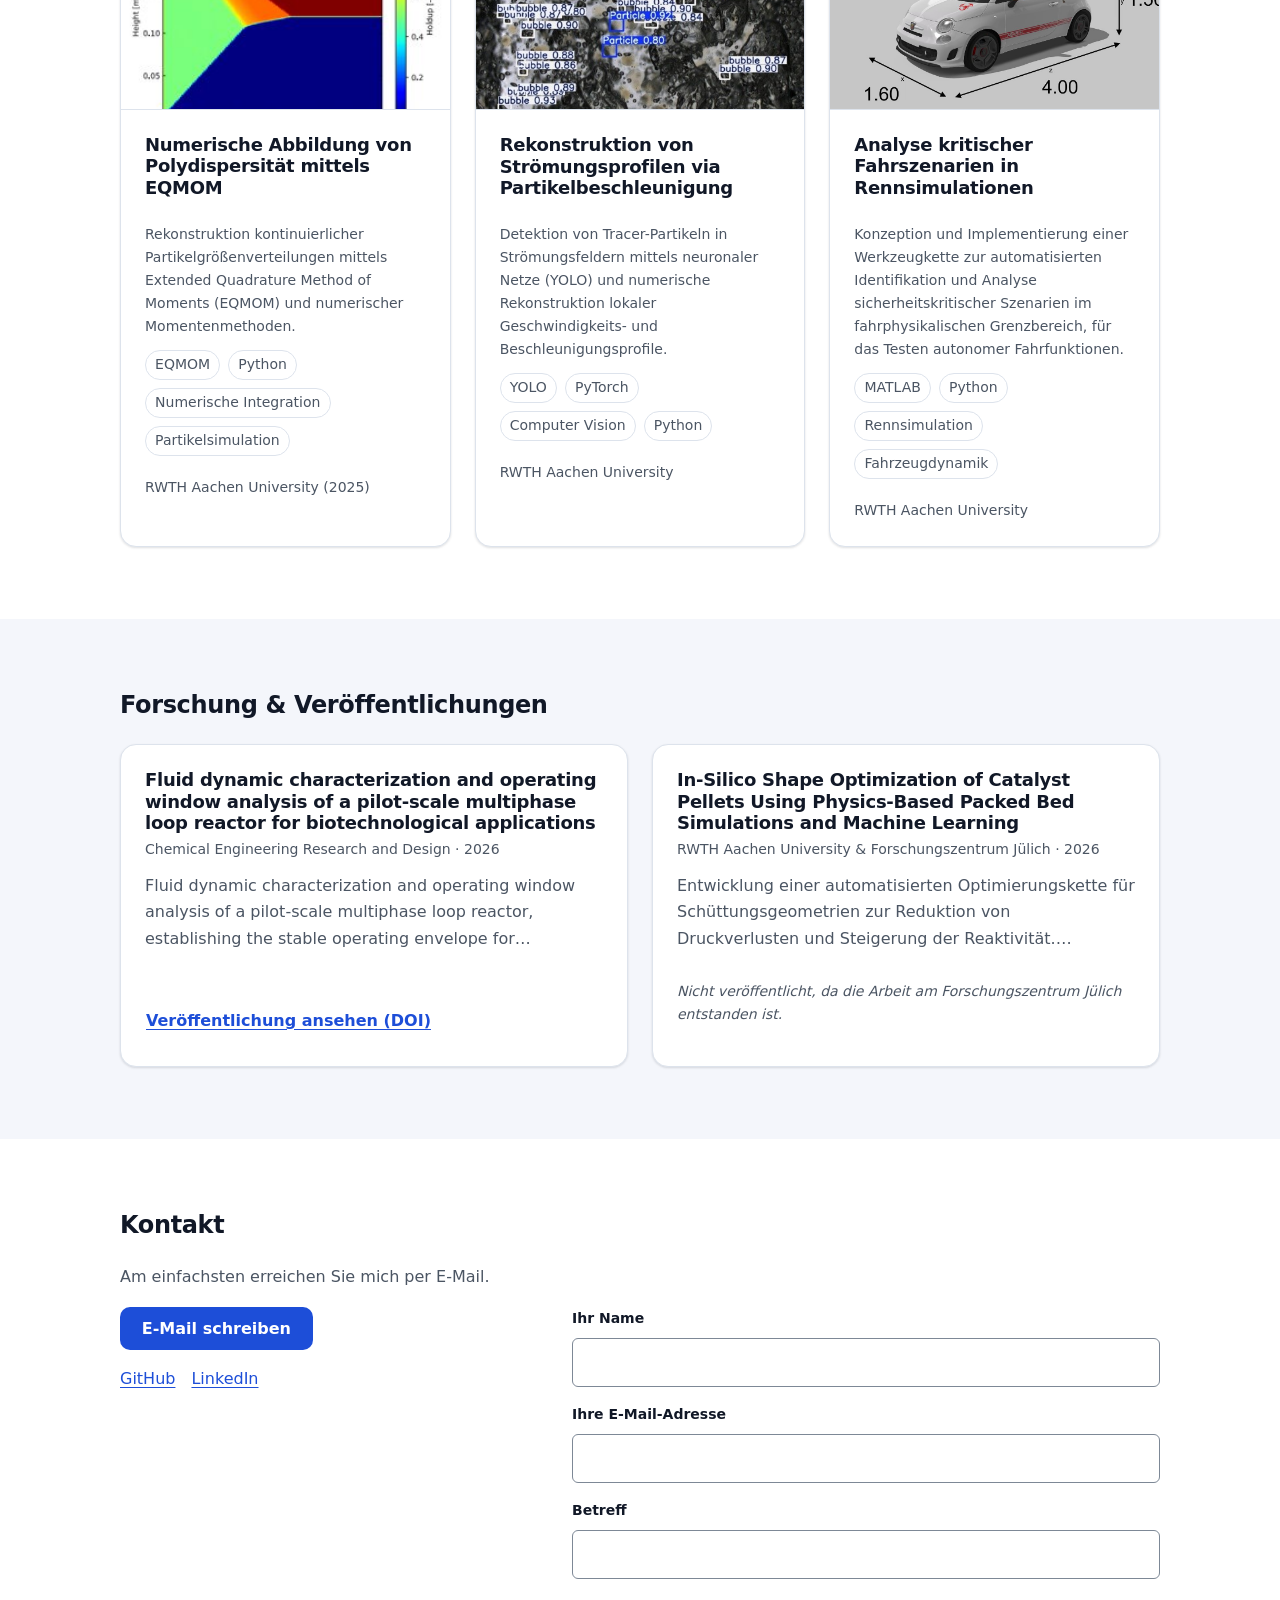
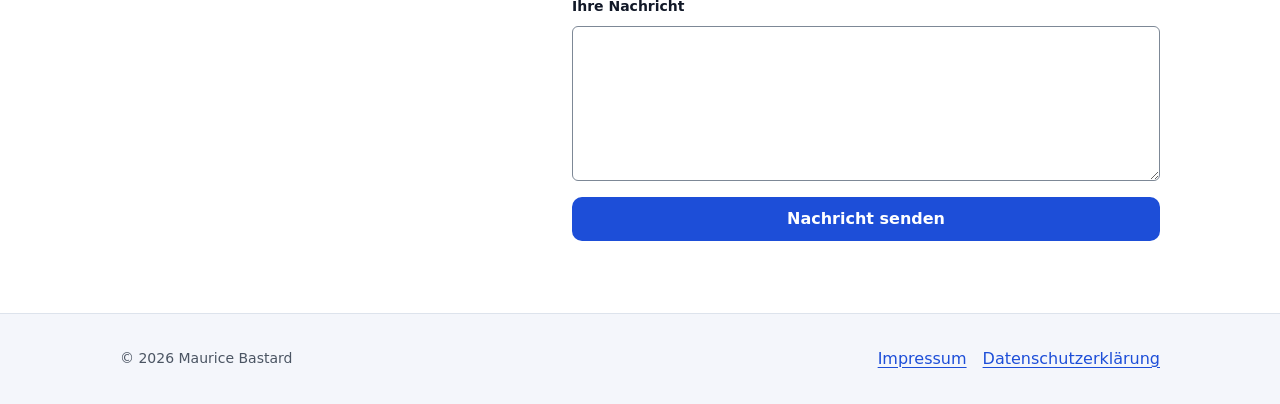
==== commit 03a9e21d: "Sharpen hero positioning, reorder projects, add 404 page and CI quality gates Hero gains the January" ====
--- a/index.html
+++ b/index.html
@@ -127,6 +127,7 @@
       <h1 id="hero-heading" class="hero__name" data-i18n="hero.name">Maurice Bastard</h1>
       <p class="hero__role" data-i18n="hero.role">Computational Engineer | Simulation, Optimierung &amp; HPC</p>
       <p class="hero__intro" data-i18n="hero.intro">Entwicklung physikbasierter Simulationspipelines, CFD-Modelle und automatisierter Optimierungsalgorithmen.</p>
+      <p class="hero__goal" data-i18n="hero.goal">Ab Januar 2027 suche ich den Berufseinstieg im Computational Engineering mit Schwerpunkt auf numerischer Simulation, datengetriebener Modellierung und technischer Softwareentwicklung.</p>
       <div class="hero__actions">
         <a class="btn btn--primary" href="#projects" data-i18n="hero.cta.projects">Projekte ansehen</a>
         <a class="btn btn--ghost" href="#contact" data-i18n="hero.cta.contact">Kontakt aufnehmen</a>
@@ -134,6 +135,9 @@
            download="CV_DE_Maurice_Bastard.pdf"
            data-i18n="hero.cta.resume">Lebenslauf herunterladen</a>
       </div>
+      <p class="hero__mail">
+        <a href="mailto:contact@mauricebastard.de">contact@mauricebastard.de</a>
+      </p>
     </div>
   </section>
 
@@ -283,64 +287,7 @@
           </div>
         </article>
 
-        <article class="card project">
-          <button class="project__zoom" type="button" data-i18n="project.zoom" data-i18n-attr="aria-label" aria-label="Bild vergrößern">
-
-            <img class="project__media" src="assets/img/Bachelorarbeit_EQMOM.jpg" alt="" loading="lazy" width="296" height="234">
-
-          </button>
-          <div class="project__body">
-            <h3 data-i18n="project3.title">Numerische Abbildung von Polydispersität mittels EQMOM</h3>
-            <p class="project__text" data-i18n="project3.text">Rekonstruktion kontinuierlicher Partikelgrößenverteilungen mittels Extended Quadrature Method of Moments (EQMOM) und numerischer Momentenmethoden.</p>
-            <ul class="badges">
-              <li class="badge" data-i18n="project3.tag1">EQMOM</li>
-              <li class="badge" data-i18n="project3.tag2">Python</li>
-              <li class="badge" data-i18n="project3.tag3">Numerische Integration</li>
-              <li class="badge" data-i18n="project3.tag4">Partikelsimulation</li>
-            </ul>
-            <p class="project__note" data-i18n="project3.institution">RWTH Aachen University (2025)</p>
-          </div>
-        </article>
-
-        <article class="card project">
-          <button class="project__zoom" type="button" data-i18n="project.zoom" data-i18n-attr="aria-label" aria-label="Bild vergrößern">
-
-            <img class="project__media" src="assets/img/Seminararbeit_Yolo.jpg" alt="" loading="lazy" width="497" height="497">
-
-          </button>
-          <div class="project__body">
-            <h3 data-i18n="project4.title">Rekonstruktion von Strömungsprofilen via Partikelbeschleunigung</h3>
-            <p class="project__text" data-i18n="project4.text">Detektion von Tracer-Partikeln in Strömungsfeldern mittels neuronaler Netze (YOLO) und numerische Rekonstruktion lokaler Geschwindigkeits- und Beschleunigungsprofile.</p>
-            <ul class="badges">
-              <li class="badge" data-i18n="project4.tag1">YOLO</li>
-              <li class="badge" data-i18n="project4.tag2">PyTorch</li>
-              <li class="badge" data-i18n="project4.tag3">Computer Vision</li>
-              <li class="badge" data-i18n="project4.tag4">Python</li>
-            </ul>
-            <p class="project__note" data-i18n="project4.institution">RWTH Aachen University</p>
-          </div>
-        </article>
-
-        <article class="card project">
-          <button class="project__zoom" type="button" data-i18n="project.zoom" data-i18n-attr="aria-label" aria-label="Bild vergrößern">
-
-            <img class="project__media" src="assets/img/Projektarbeit_Car.jpg" alt="" loading="lazy" width="1200" height="641">
-
-          </button>
-          <div class="project__body">
-            <h3 data-i18n="project5.title">Analyse kritischer Fahrszenarien in Rennsimulationen</h3>
-            <p class="project__text" data-i18n="project5.text">Konzeption und Implementierung einer Werkzeugkette zur automatisierten Identifikation und Analyse sicherheitskritischer Szenarien im fahrphysikalischen Grenzbereich, für das Testen autonomer Fahrfunktionen.</p>
-            <ul class="badges">
-              <li class="badge" data-i18n="project5.tag1">MATLAB</li>
-              <li class="badge" data-i18n="project5.tag2">Python</li>
-              <li class="badge" data-i18n="project5.tag3">Rennsimulation</li>
-              <li class="badge" data-i18n="project5.tag4">Fahrzeugdynamik</li>
-            </ul>
-            <p class="project__note" data-i18n="project5.institution">RWTH Aachen University</p>
-          </div>
-        </article>
-
-        <article class="card project project--featured">
+<article class="card project project--featured">
           <button class="project__zoom" type="button" data-i18n="project.zoom" data-i18n-attr="aria-label" aria-label="Bild vergrößern">
 
             <img class="project__media" src="assets/img/Slopes_Aerial.jpg" alt="" loading="lazy" width="943" height="530">
@@ -393,6 +340,62 @@
               <a class="btn btn--primary" href="/hot-air-balloon-tracking/" target="_blank" rel="noopener noreferrer" data-i18n="project7.demo">Live-Demo ansehen</a>
               <a href="https://github.com/MauriceBa/computational-portfolio/tree/main/hot-air-balloon-tracking" target="_blank" rel="noopener noreferrer" data-i18n="project7.repo">Quellcode ansehen</a>
             </p>
+          </div>
+        </article>
+        <article class="card project">
+          <button class="project__zoom" type="button" data-i18n="project.zoom" data-i18n-attr="aria-label" aria-label="Bild vergrößern">
+
+            <img class="project__media" src="assets/img/Bachelorarbeit_EQMOM.jpg" alt="" loading="lazy" width="296" height="234">
+
+          </button>
+          <div class="project__body">
+            <h3 data-i18n="project3.title">Numerische Abbildung von Polydispersität mittels EQMOM</h3>
+            <p class="project__text" data-i18n="project3.text">Rekonstruktion kontinuierlicher Partikelgrößenverteilungen mittels Extended Quadrature Method of Moments (EQMOM) und numerischer Momentenmethoden.</p>
+            <ul class="badges">
+              <li class="badge" data-i18n="project3.tag1">EQMOM</li>
+              <li class="badge" data-i18n="project3.tag2">Python</li>
+              <li class="badge" data-i18n="project3.tag3">Numerische Integration</li>
+              <li class="badge" data-i18n="project3.tag4">Partikelsimulation</li>
+            </ul>
+            <p class="project__note" data-i18n="project3.institution">RWTH Aachen University (2025)</p>
+          </div>
+        </article>
+
+        <article class="card project">
+          <button class="project__zoom" type="button" data-i18n="project.zoom" data-i18n-attr="aria-label" aria-label="Bild vergrößern">
+
+            <img class="project__media" src="assets/img/Seminararbeit_Yolo.jpg" alt="" loading="lazy" width="497" height="497">
+
+          </button>
+          <div class="project__body">
+            <h3 data-i18n="project4.title">Rekonstruktion von Strömungsprofilen via Partikelbeschleunigung</h3>
+            <p class="project__text" data-i18n="project4.text">Detektion von Tracer-Partikeln in Strömungsfeldern mittels neuronaler Netze (YOLO) und numerische Rekonstruktion lokaler Geschwindigkeits- und Beschleunigungsprofile.</p>
+            <ul class="badges">
+              <li class="badge" data-i18n="project4.tag1">YOLO</li>
+              <li class="badge" data-i18n="project4.tag2">PyTorch</li>
+              <li class="badge" data-i18n="project4.tag3">Computer Vision</li>
+              <li class="badge" data-i18n="project4.tag4">Python</li>
+            </ul>
+            <p class="project__note" data-i18n="project4.institution">RWTH Aachen University</p>
+          </div>
+        </article>
+
+        <article class="card project">
+          <button class="project__zoom" type="button" data-i18n="project.zoom" data-i18n-attr="aria-label" aria-label="Bild vergrößern">
+
+            <img class="project__media" src="assets/img/Projektarbeit_Car.jpg" alt="" loading="lazy" width="1200" height="641">
+
+          </button>
+          <div class="project__body">
+            <h3 data-i18n="project5.title">Analyse kritischer Fahrszenarien in Rennsimulationen</h3>
+            <p class="project__text" data-i18n="project5.text">Konzeption und Implementierung einer Werkzeugkette zur automatisierten Identifikation und Analyse sicherheitskritischer Szenarien im fahrphysikalischen Grenzbereich, für das Testen autonomer Fahrfunktionen.</p>
+            <ul class="badges">
+              <li class="badge" data-i18n="project5.tag1">MATLAB</li>
+              <li class="badge" data-i18n="project5.tag2">Python</li>
+              <li class="badge" data-i18n="project5.tag3">Rennsimulation</li>
+              <li class="badge" data-i18n="project5.tag4">Fahrzeugdynamik</li>
+            </ul>
+            <p class="project__note" data-i18n="project5.institution">RWTH Aachen University</p>
           </div>
         </article>
 
--- a/assets/css/style.css
+++ b/assets/css/style.css
@@ -576,6 +576,24 @@
   color: var(--color-muted);
 }
 
+.hero__goal {
+  max-width: 58ch;
+  margin-top: var(--space-3);
+  padding-left: var(--space-3);
+  border-left: 3px solid var(--color-accent);
+  color: var(--color-text);
+}
+
+.hero__mail {
+  margin-top: var(--space-4);
+  font-size: var(--text-sm);
+  color: var(--color-muted);
+}
+
+.hero__mail a {
+  color: inherit;
+}
+
 .hero__actions {
   display: flex;
   flex-wrap: wrap;
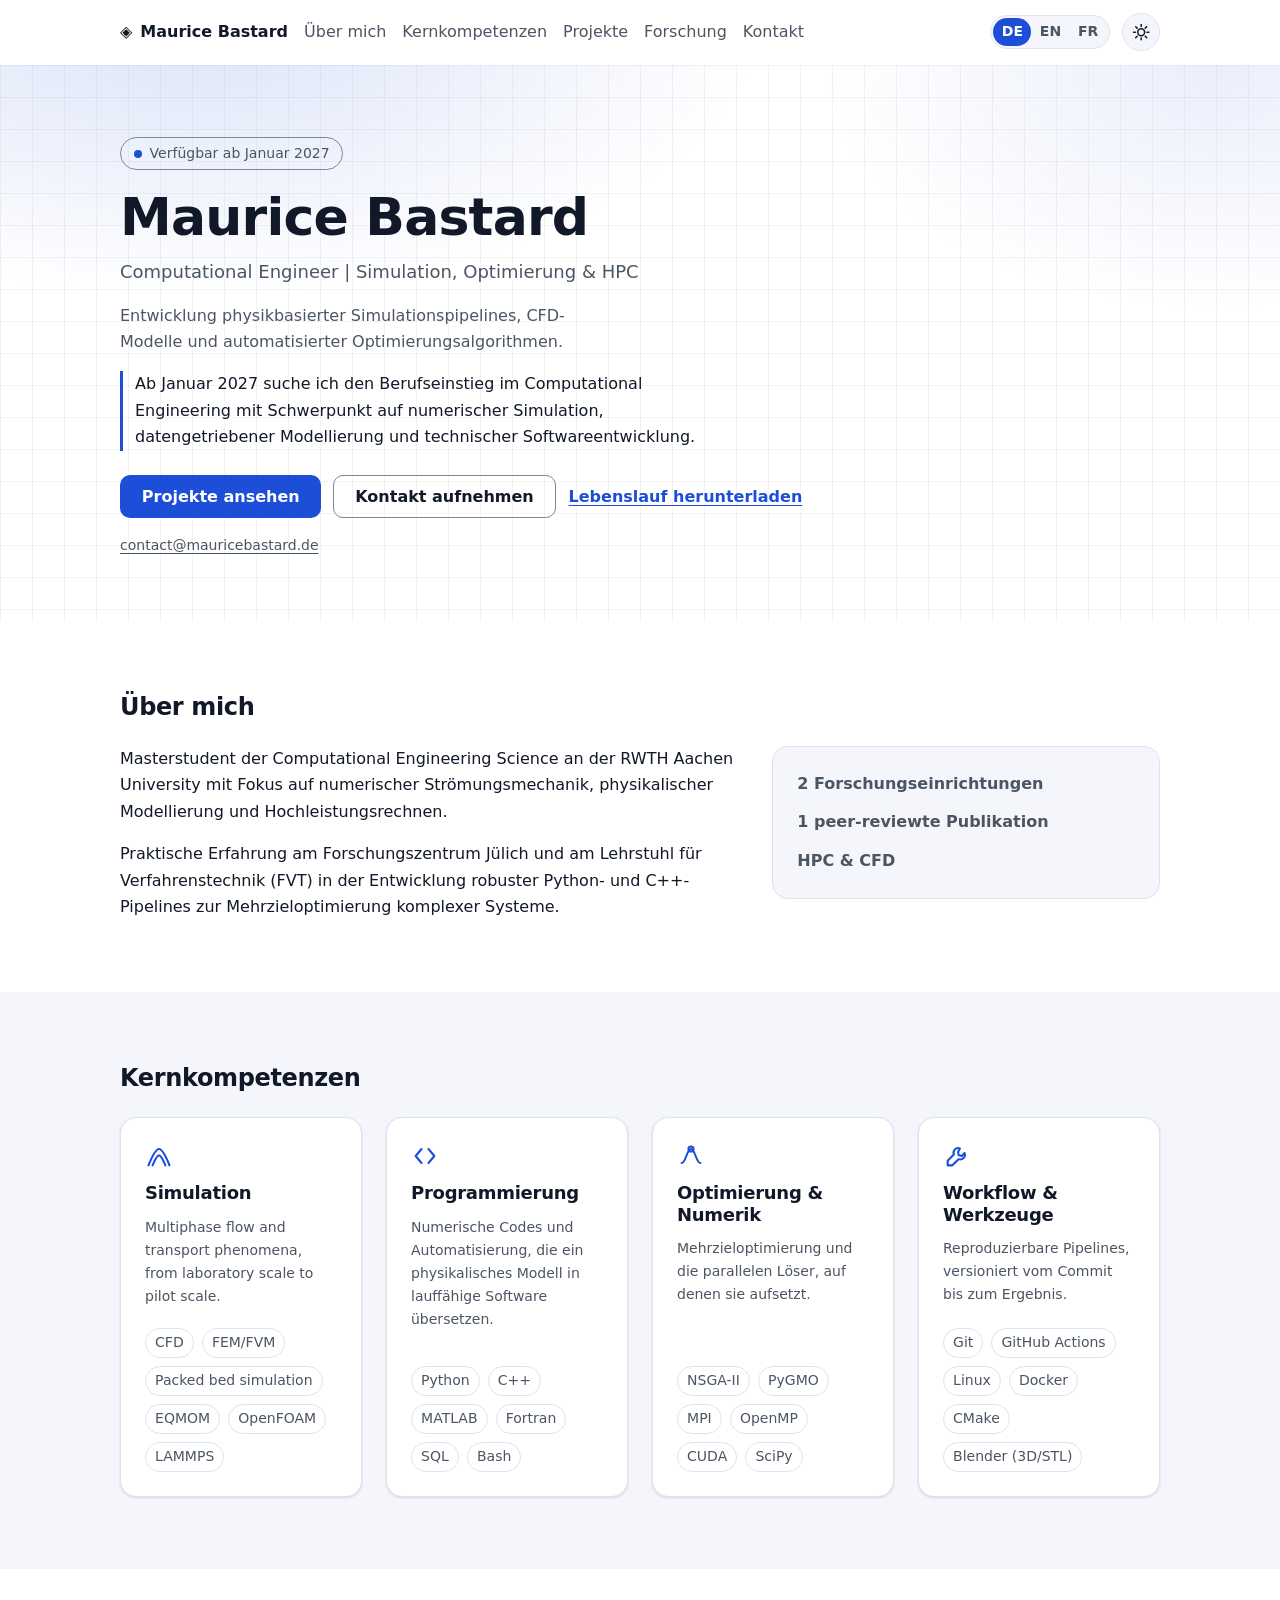
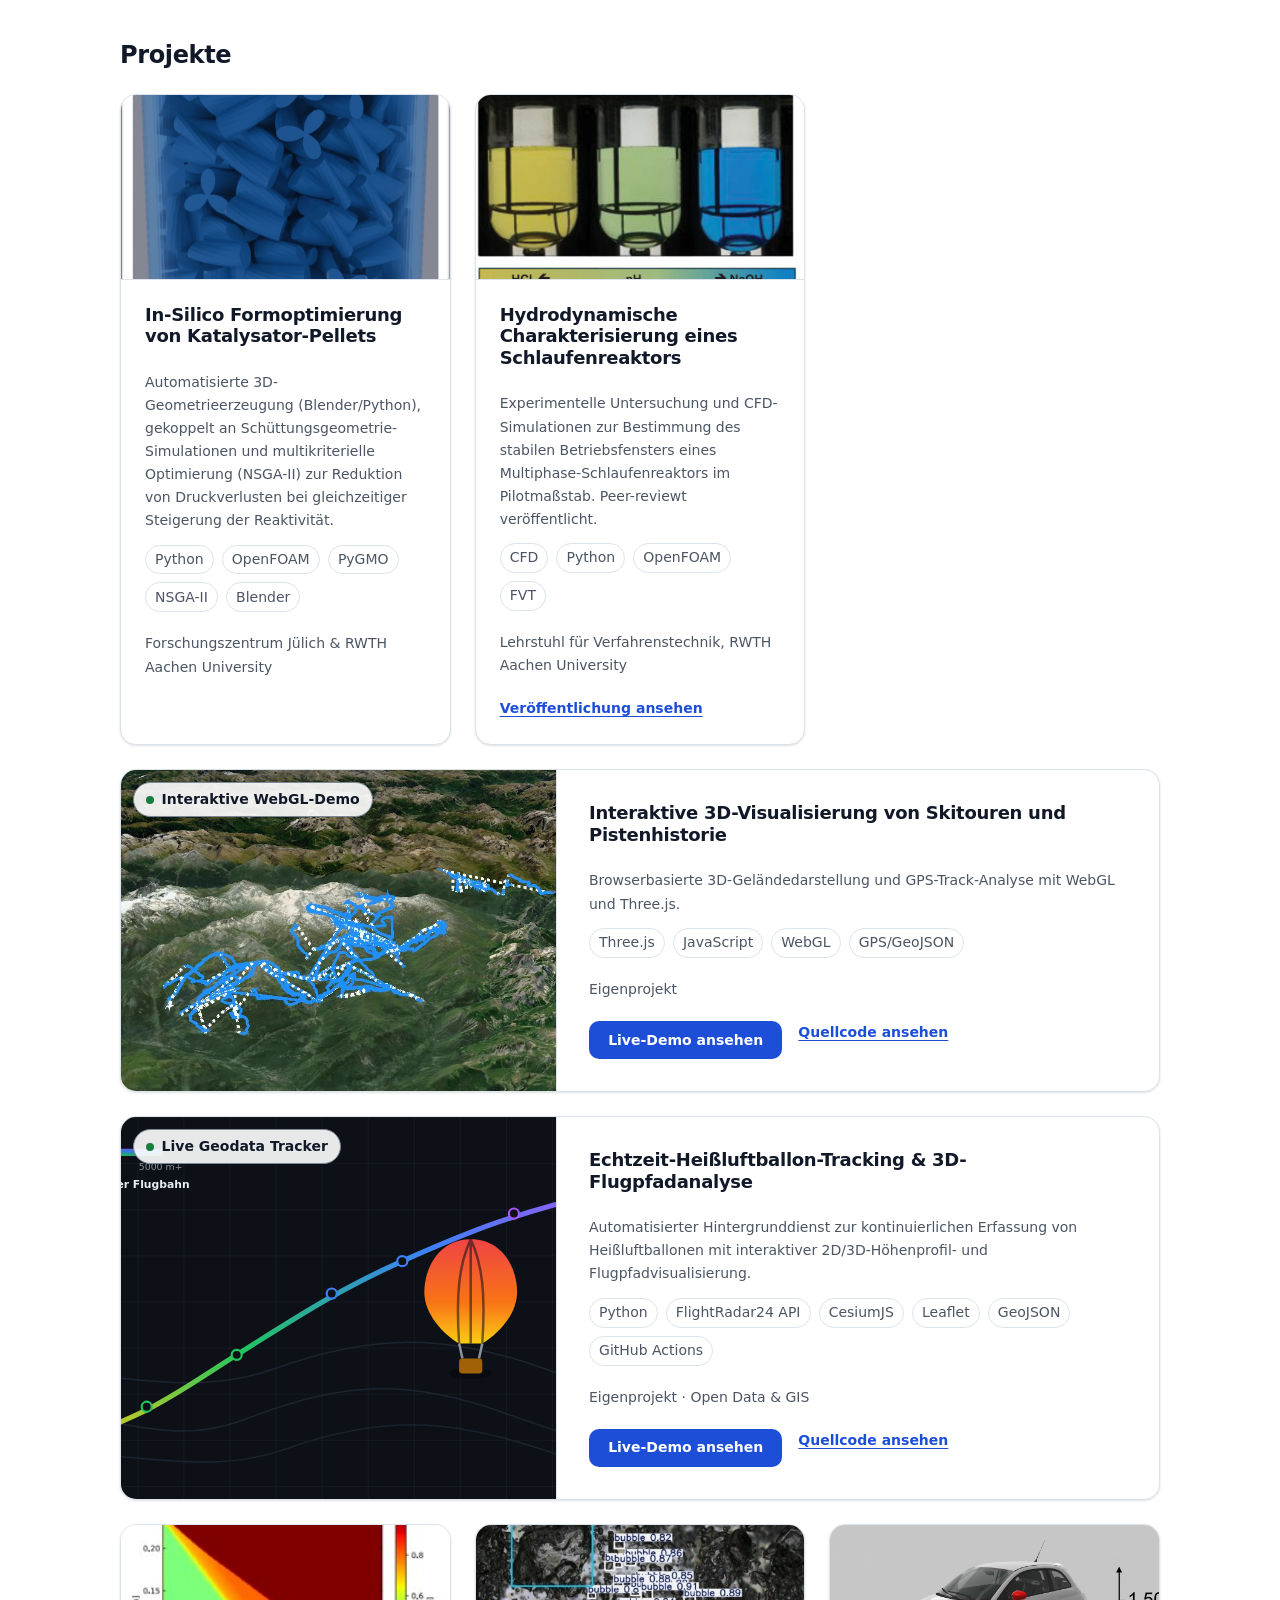
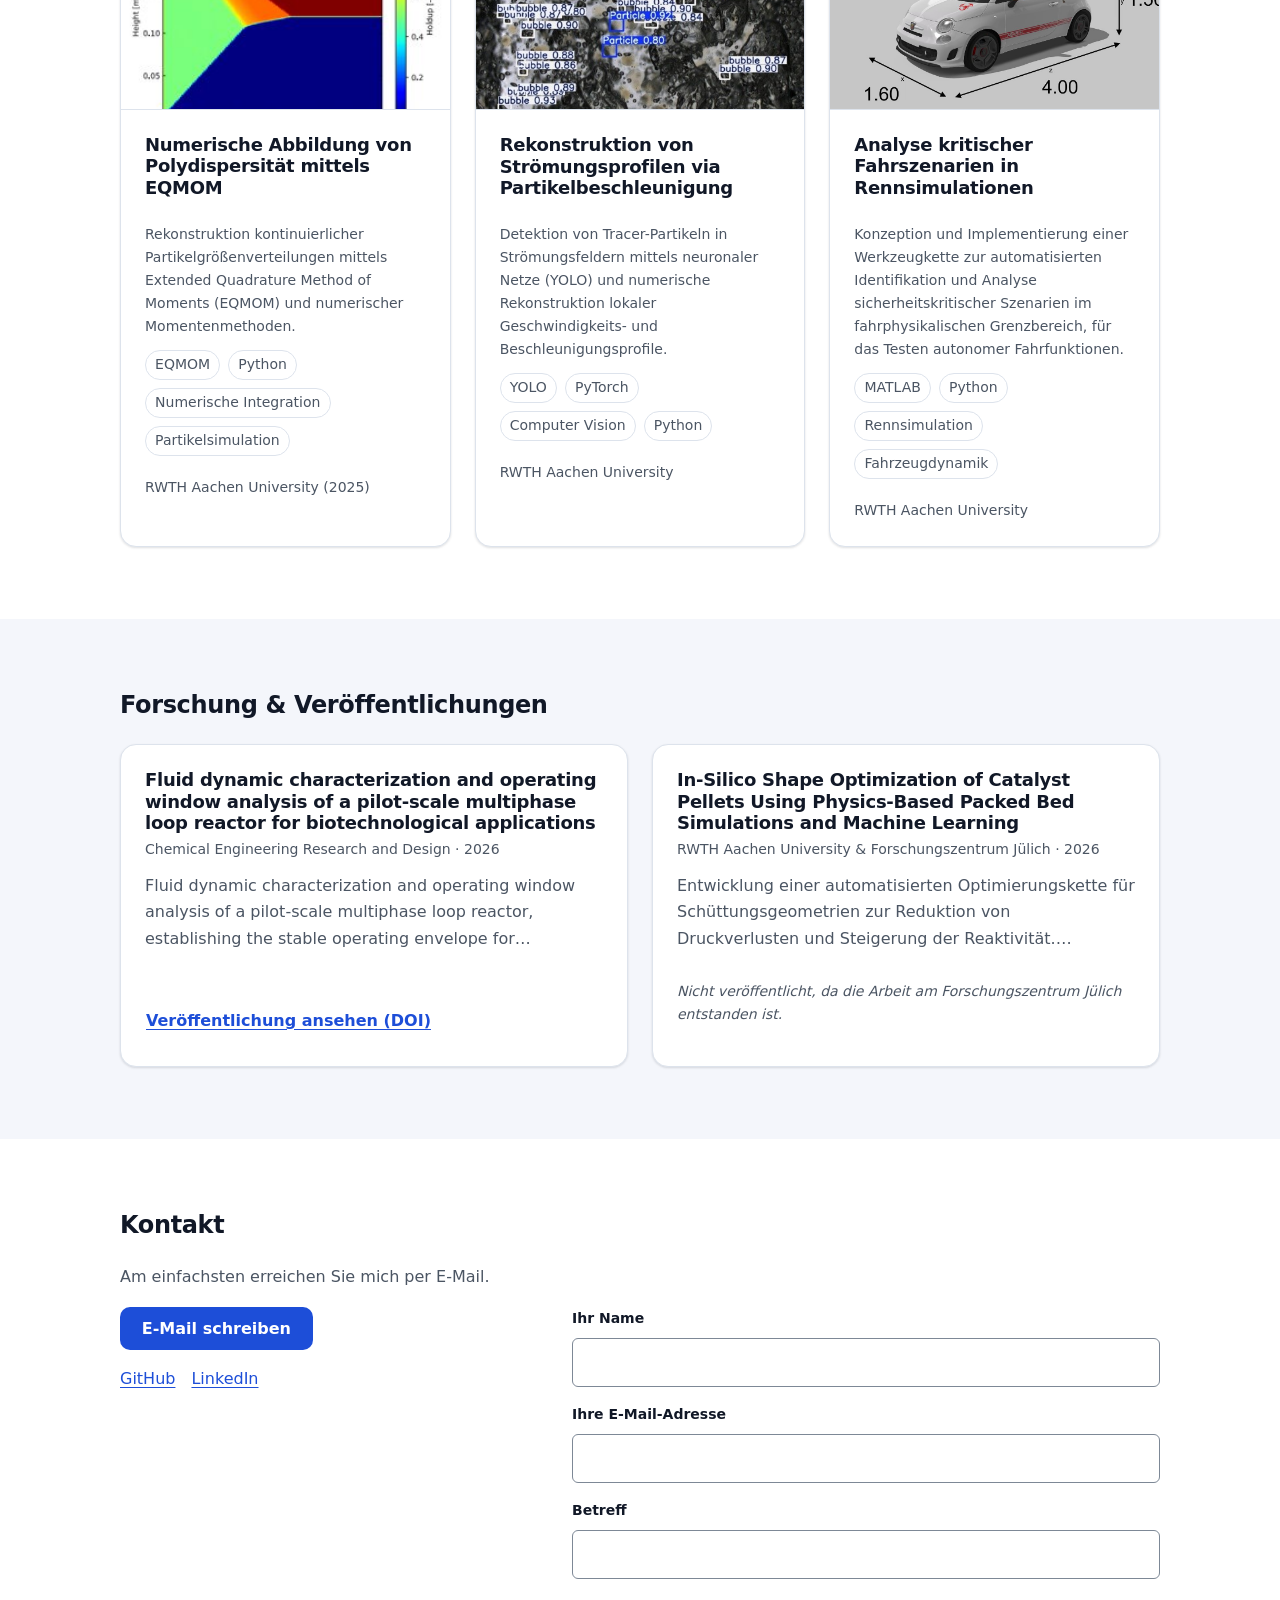
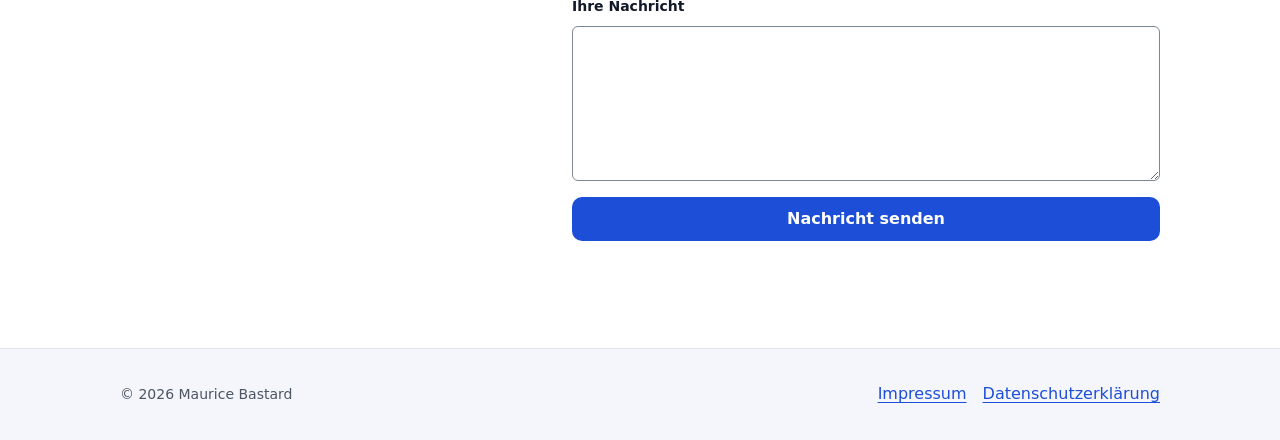
==== commit 2ae6c767: "Harden the contact form against hangs and blocked requests AbortController timeout (10 s), Accept: a" ====
--- a/index.html
+++ b/index.html
@@ -466,7 +466,7 @@
           </div>
           <input type="checkbox" name="botcheck" class="hidden" style="display: none;">
           <button class="btn btn--primary" type="submit" id="contact-submit" data-i18n="contact.submit">Nachricht senden</button>
-          <p id="contact-status" class="visually-hidden" aria-live="polite"></p>
+          <p id="contact-status" class="form-status" role="status" aria-live="polite"></p>
         </form>
       </div>
     </div>
--- a/assets/css/style.css
+++ b/assets/css/style.css
@@ -998,6 +998,13 @@
   gap: var(--space-4);
 }
 
+.form-status {
+  min-height: 1.4em;
+  margin: 0;
+  font-size: var(--text-sm);
+  color: var(--color-muted);
+}
+
 .field {
   display: grid;
   gap: var(--space-2);
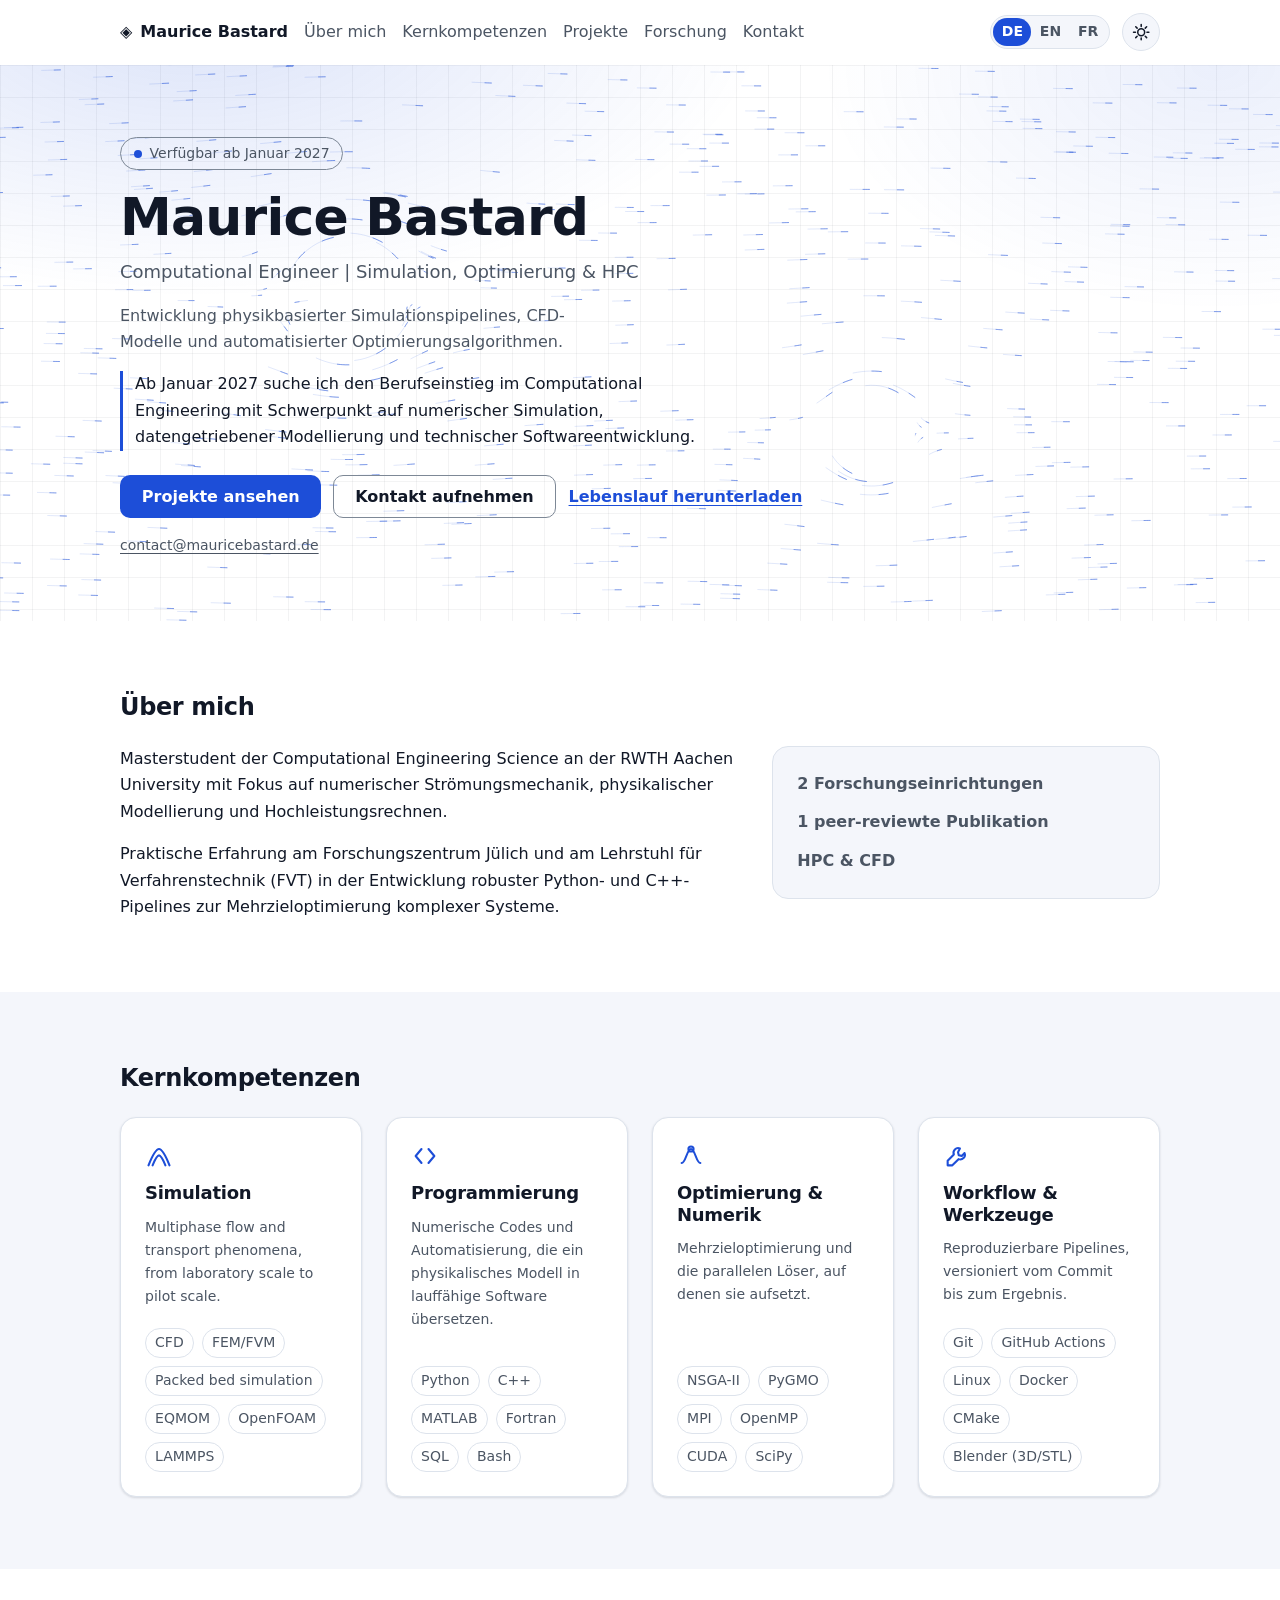
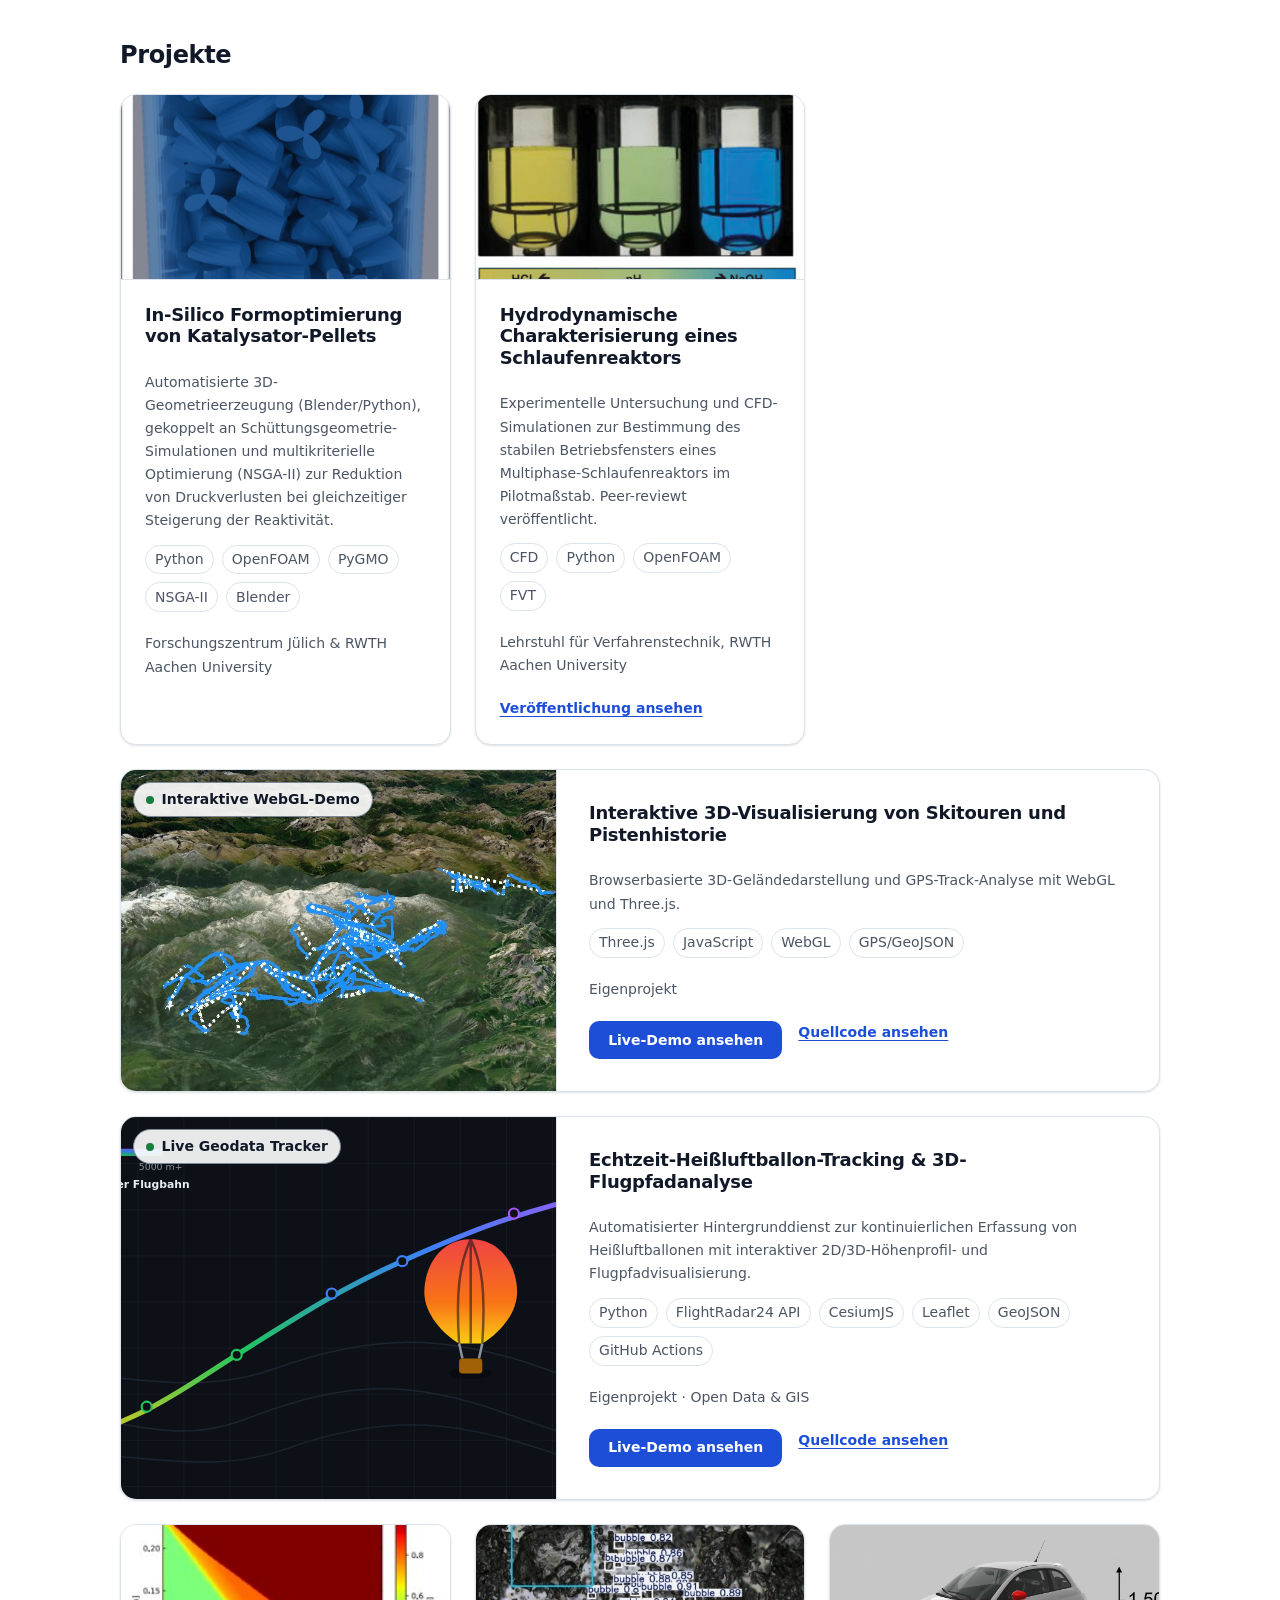
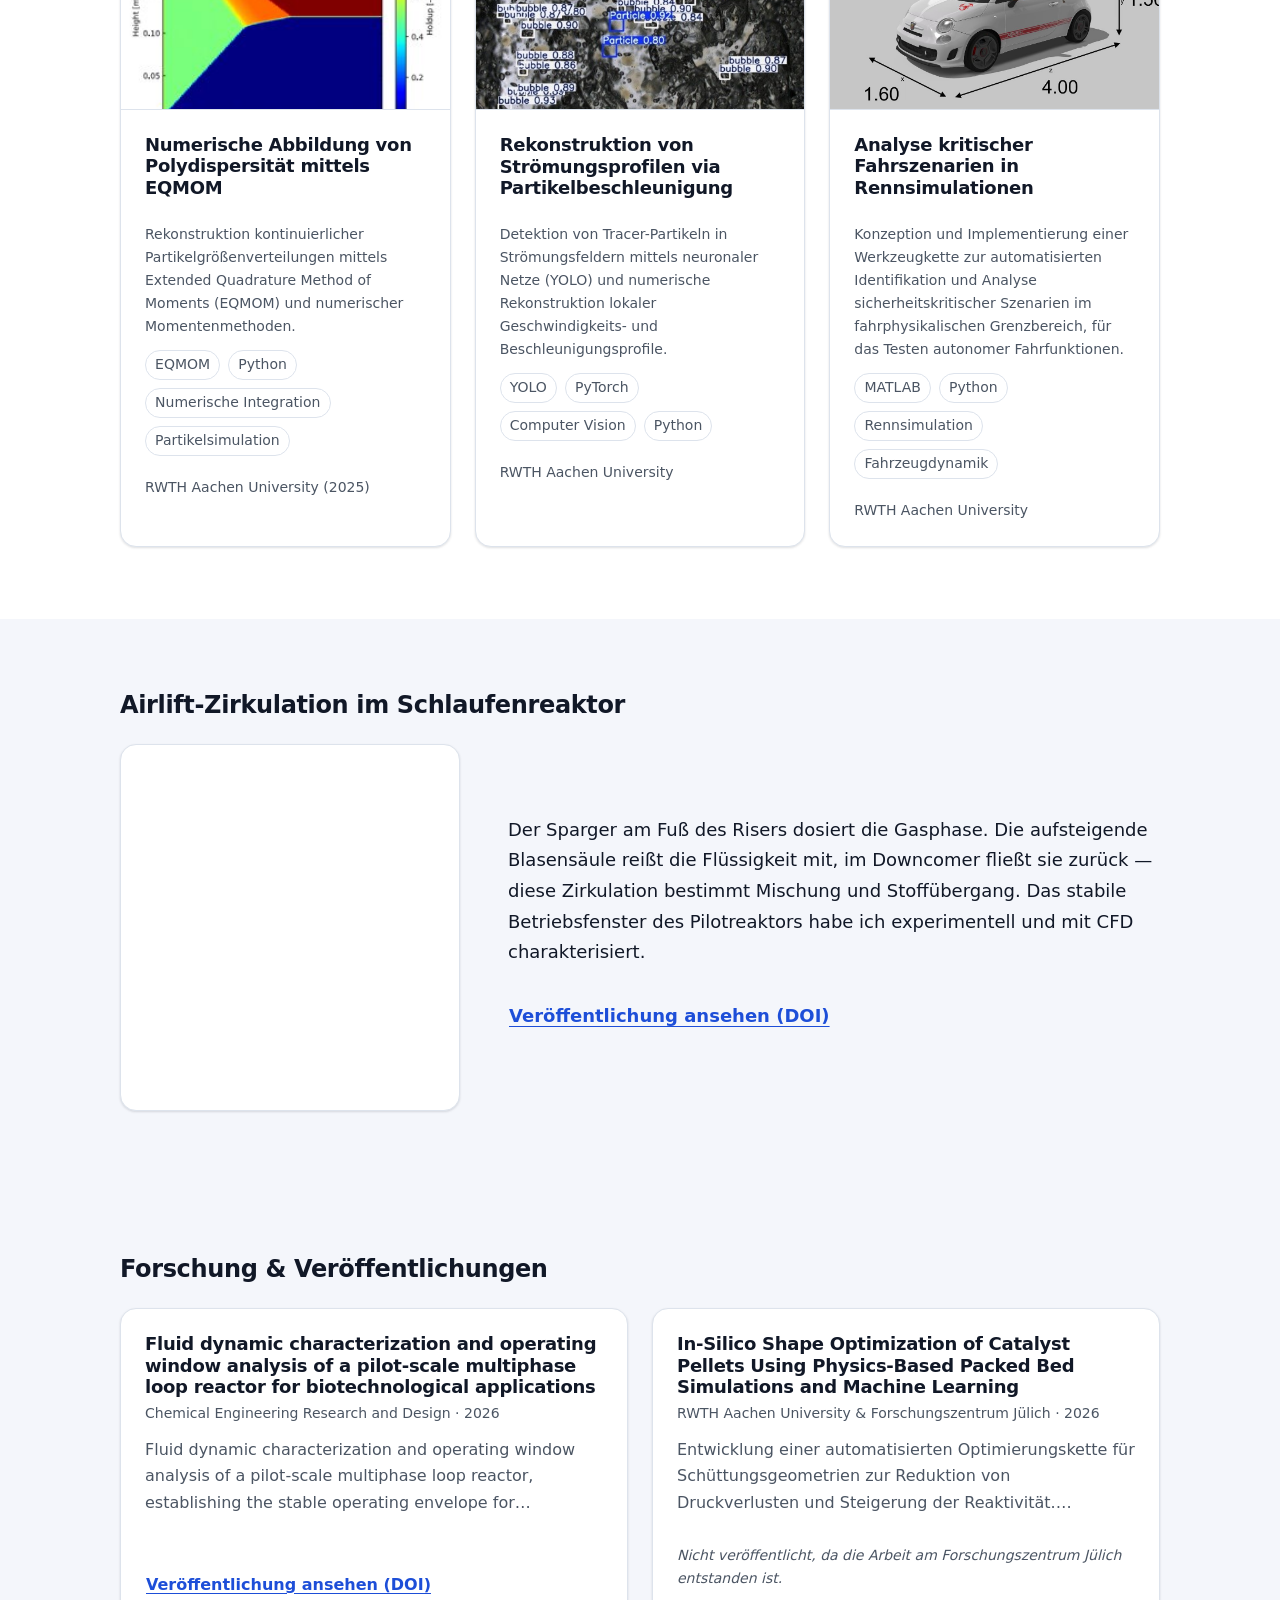
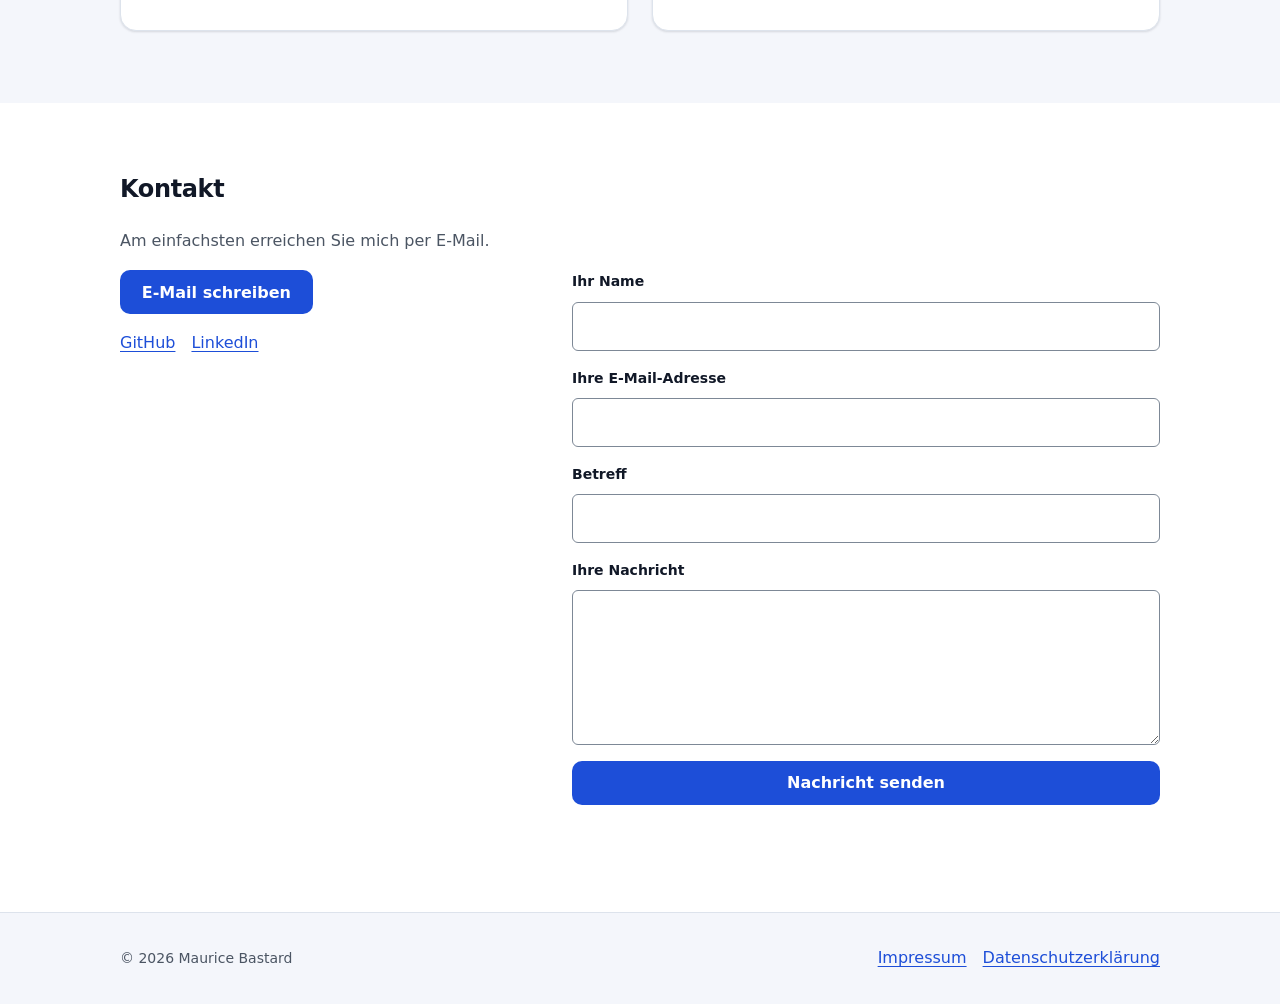
==== commit 4580f981: "feat: airlift loop reactor band between projects and research Canvas animation of the Schlaufenreakt" ====
--- a/index.html
+++ b/index.html
@@ -60,6 +60,7 @@
 </script>
 <script src="assets/js/i18n.js" defer></script>
 <script src="assets/js/main.js" defer></script>
+<script src="assets/js/reactor.js" defer></script>
 </head>
 <body>
 
@@ -403,6 +404,31 @@
     </div>
   </section>
 
+  <!-- =========================== AIRLIFT-REAKTOR =========================== -->
+  <section id="reactor-band" class="section section--alt" aria-labelledby="reactor-band-heading">
+    <div class="container">
+      <h2 id="reactor-band-heading" class="section__title" data-i18n="reactor.heading">Airlift-Zirkulation im Schlaufenreaktor</h2>
+
+      <div class="reactor-band__grid">
+        <figure class="reactor-band__stage">
+          <canvas id="reactor" role="img" data-i18n="reactor.canvasLabel"
+                  data-i18n-attr="aria-label"
+                  aria-label="Animation eines Schlaufenreaktors: Luftblasen steigen im Riser auf, Partikel zirkulieren über den Downcomer zurück nach unten."></canvas>
+        </figure>
+        <div class="reactor-band__copy">
+          <p data-i18n="reactor.text">Der Sparger am Fuß des Risers dosiert die Gasphase. Die aufsteigende
+             Blasensäule reißt die Flüssigkeit mit, im Downcomer fließt sie zurück — diese
+             Zirkulation bestimmt Mischung und Stoffübergang. Das stabile Betriebsfenster
+             des Pilotreaktors habe ich experimentell und mit CFD charakterisiert.</p>
+          <p>
+            <a class="btn btn--quiet" href="https://doi.org/10.1016/j.cherd.2026.06.054"
+               target="_blank" rel="noopener noreferrer" data-i18n="research.1.doi">Veröffentlichung ansehen (DOI)</a>
+          </p>
+        </div>
+      </div>
+    </div>
+  </section>
+
   <!-- ==================== FORSCHUNG & VERÖFFENTLICHUNGEN ==================== -->
   <section id="research" class="section section--alt" aria-labelledby="research-heading">
     <div class="container">
--- a/assets/css/style.css
+++ b/assets/css/style.css
@@ -966,6 +966,44 @@
   font-style: italic;
 }
 
+/* -- reactor band --
+ *
+ * The airlift loop reactor animation that sits between the project grid and
+ * the research section, doubling as the graphical abstract of the paper.
+ */
+
+.reactor-band__grid {
+  display: grid;
+  grid-template-columns: minmax(15rem, 21.25rem) minmax(0, 1fr);
+  gap: var(--space-7);
+  align-items: center;
+}
+
+.reactor-band__stage {
+  margin: 0;
+  padding: var(--space-5);
+  background: var(--color-bg);
+  border: 1px solid var(--color-hairline);
+  border-radius: var(--radius-lg);
+  box-shadow: var(--shadow-1);
+}
+
+.reactor-band__stage canvas {
+  display: block;
+  width: 100%;
+  aspect-ratio: 640 / 700;
+}
+
+.reactor-band__copy p {
+  margin: 0 0 var(--space-5);
+  font-size: var(--text-lg);
+  line-height: 1.7;
+}
+
+.reactor-band__copy p:last-child {
+  margin-bottom: 0;
+}
+
 /* -- contact -- */
 
 .contact__lead {
@@ -1092,6 +1130,17 @@
 
   .entries {
     grid-template-columns: minmax(0, 1fr);
+  }
+
+  /* Stack the reactor band: the animation keeps its portrait format and
+   * centres itself above the copy. */
+  .reactor-band__grid {
+    grid-template-columns: minmax(0, 1fr);
+  }
+
+  .reactor-band__stage {
+    max-width: 24rem;
+    margin-inline: auto;
   }
 
   .about,
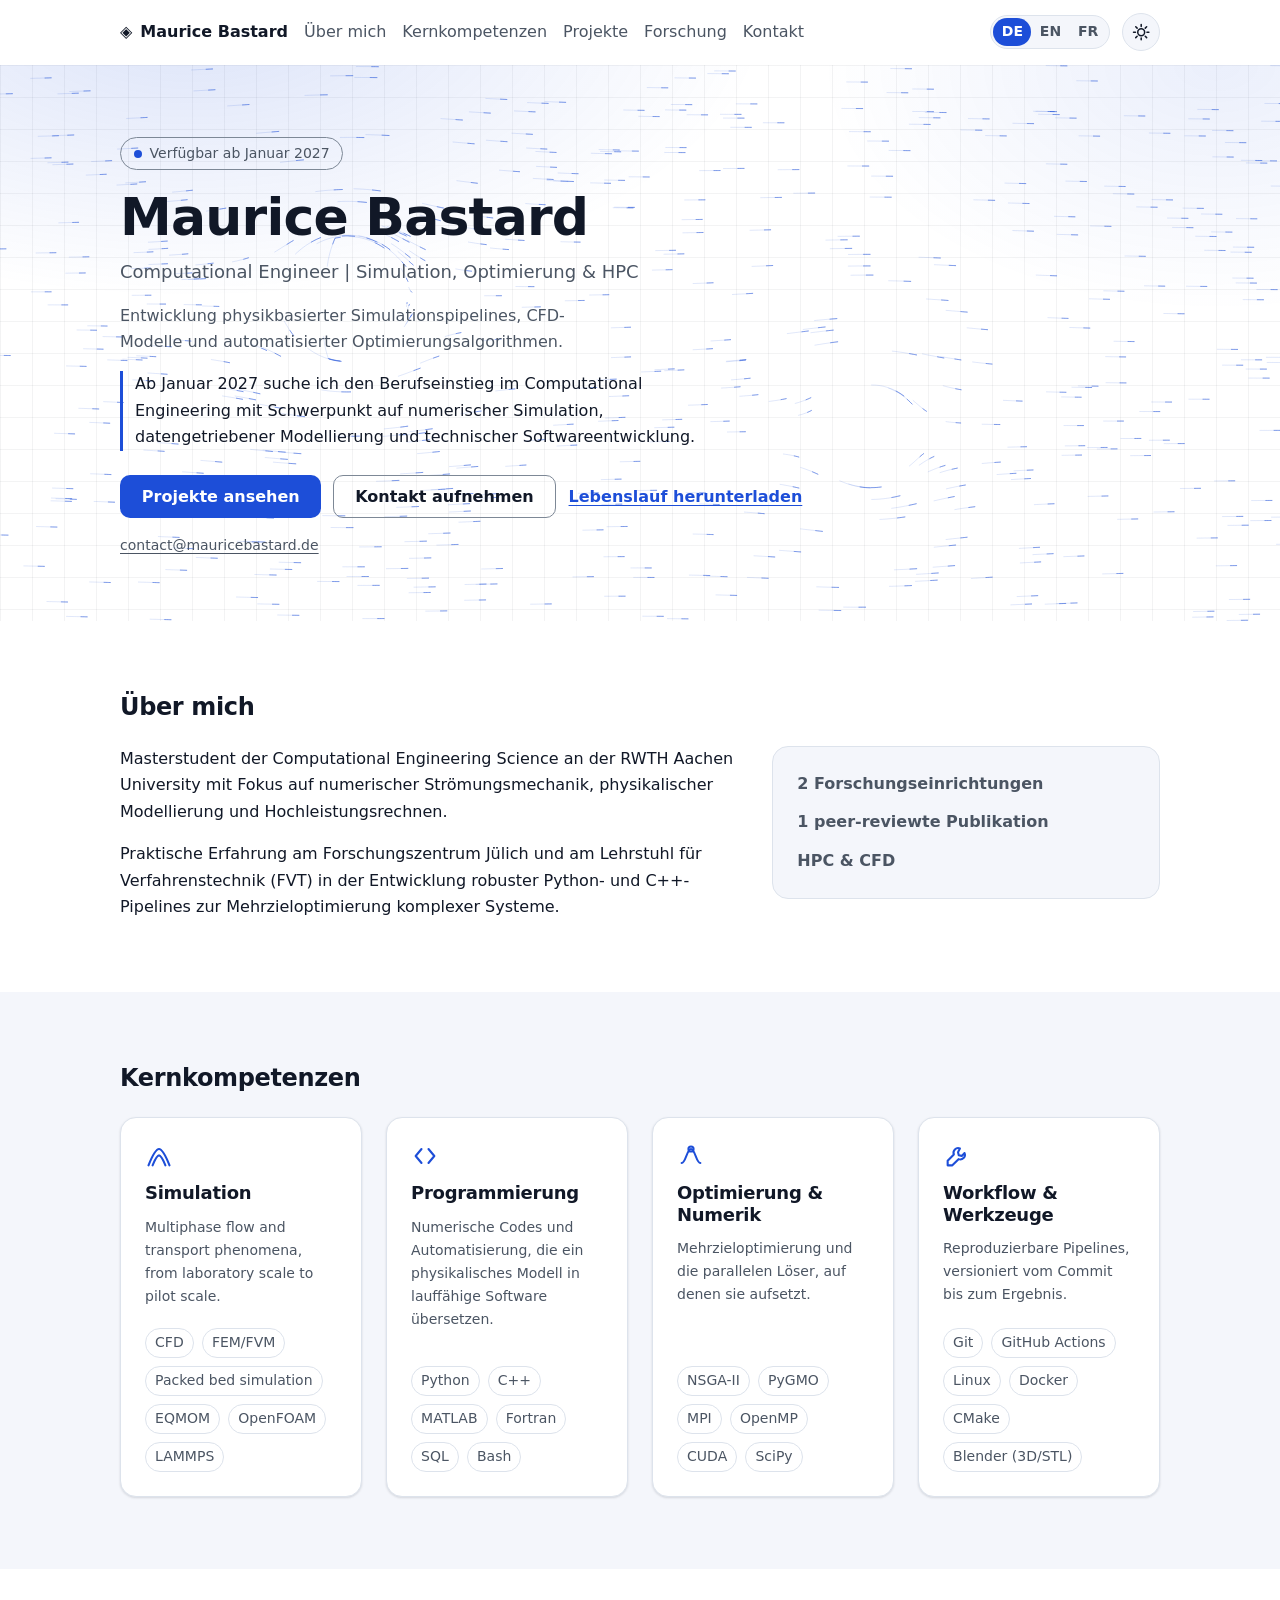
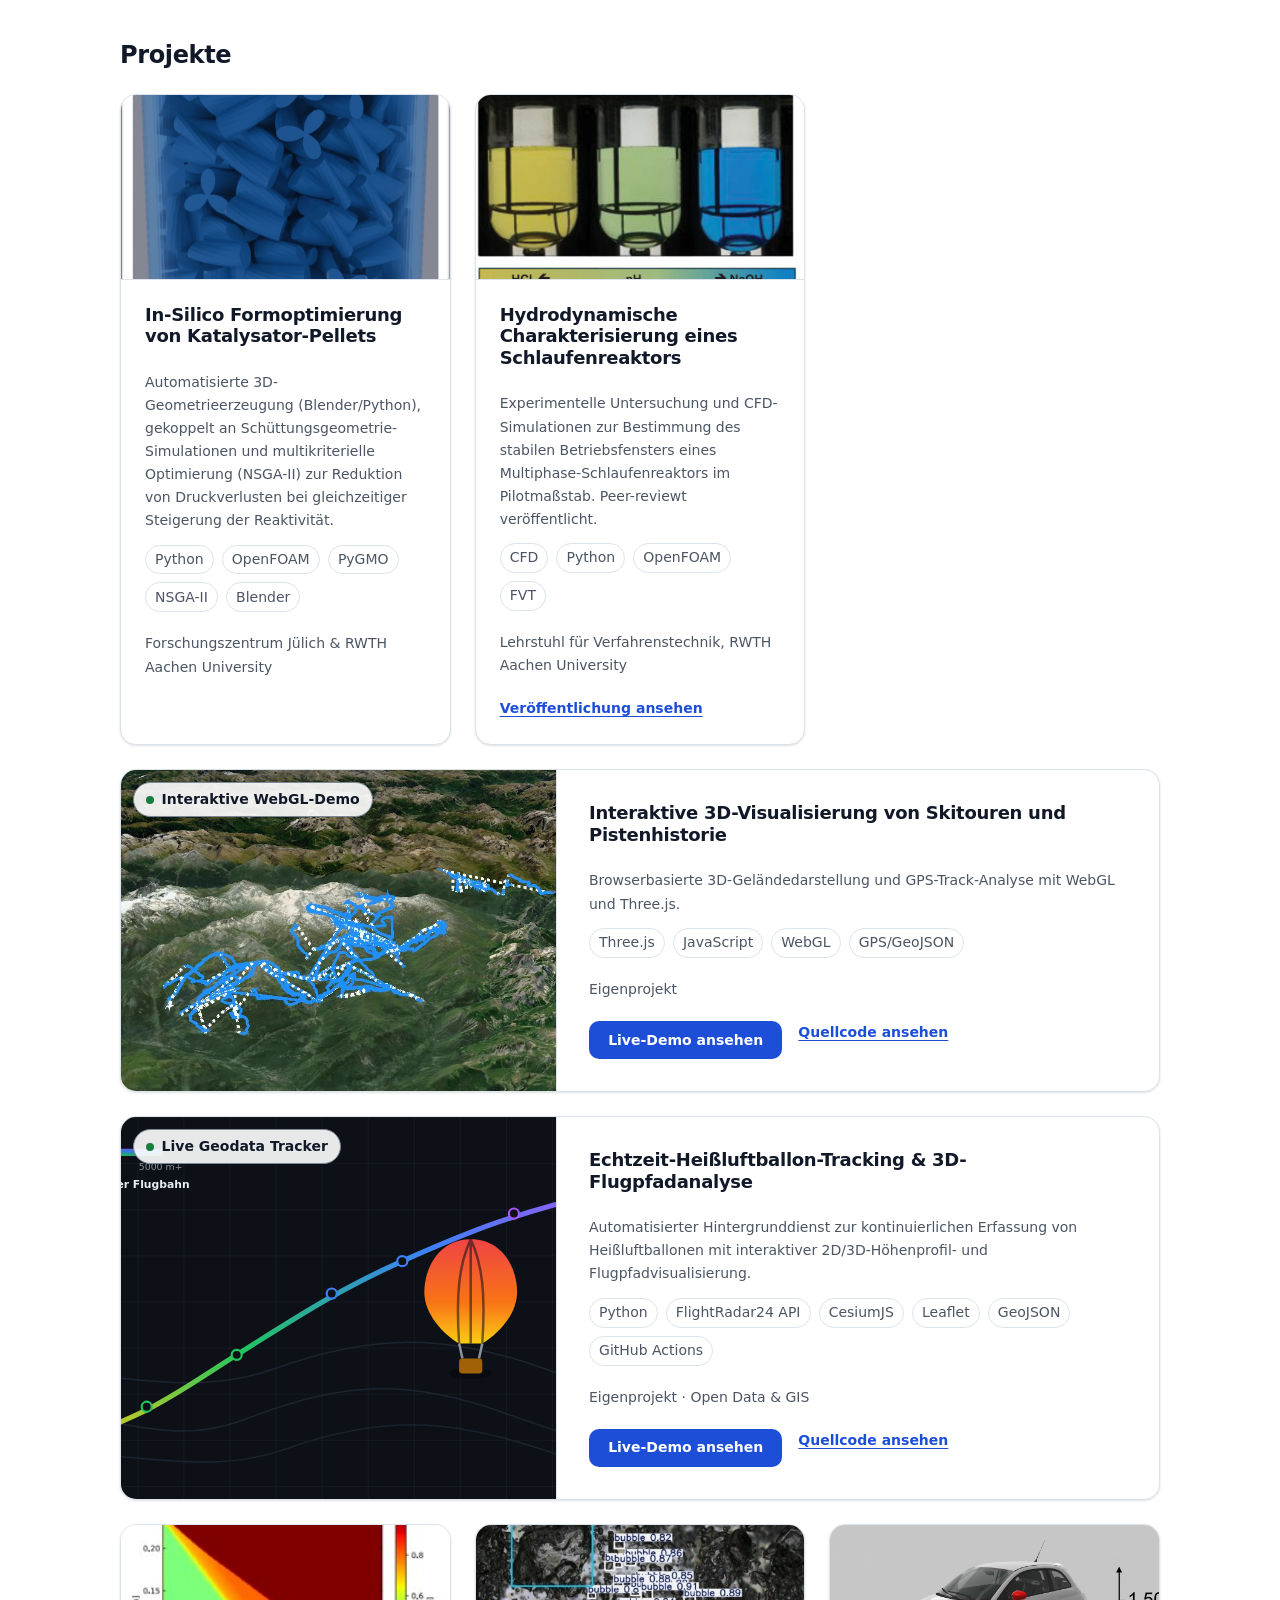
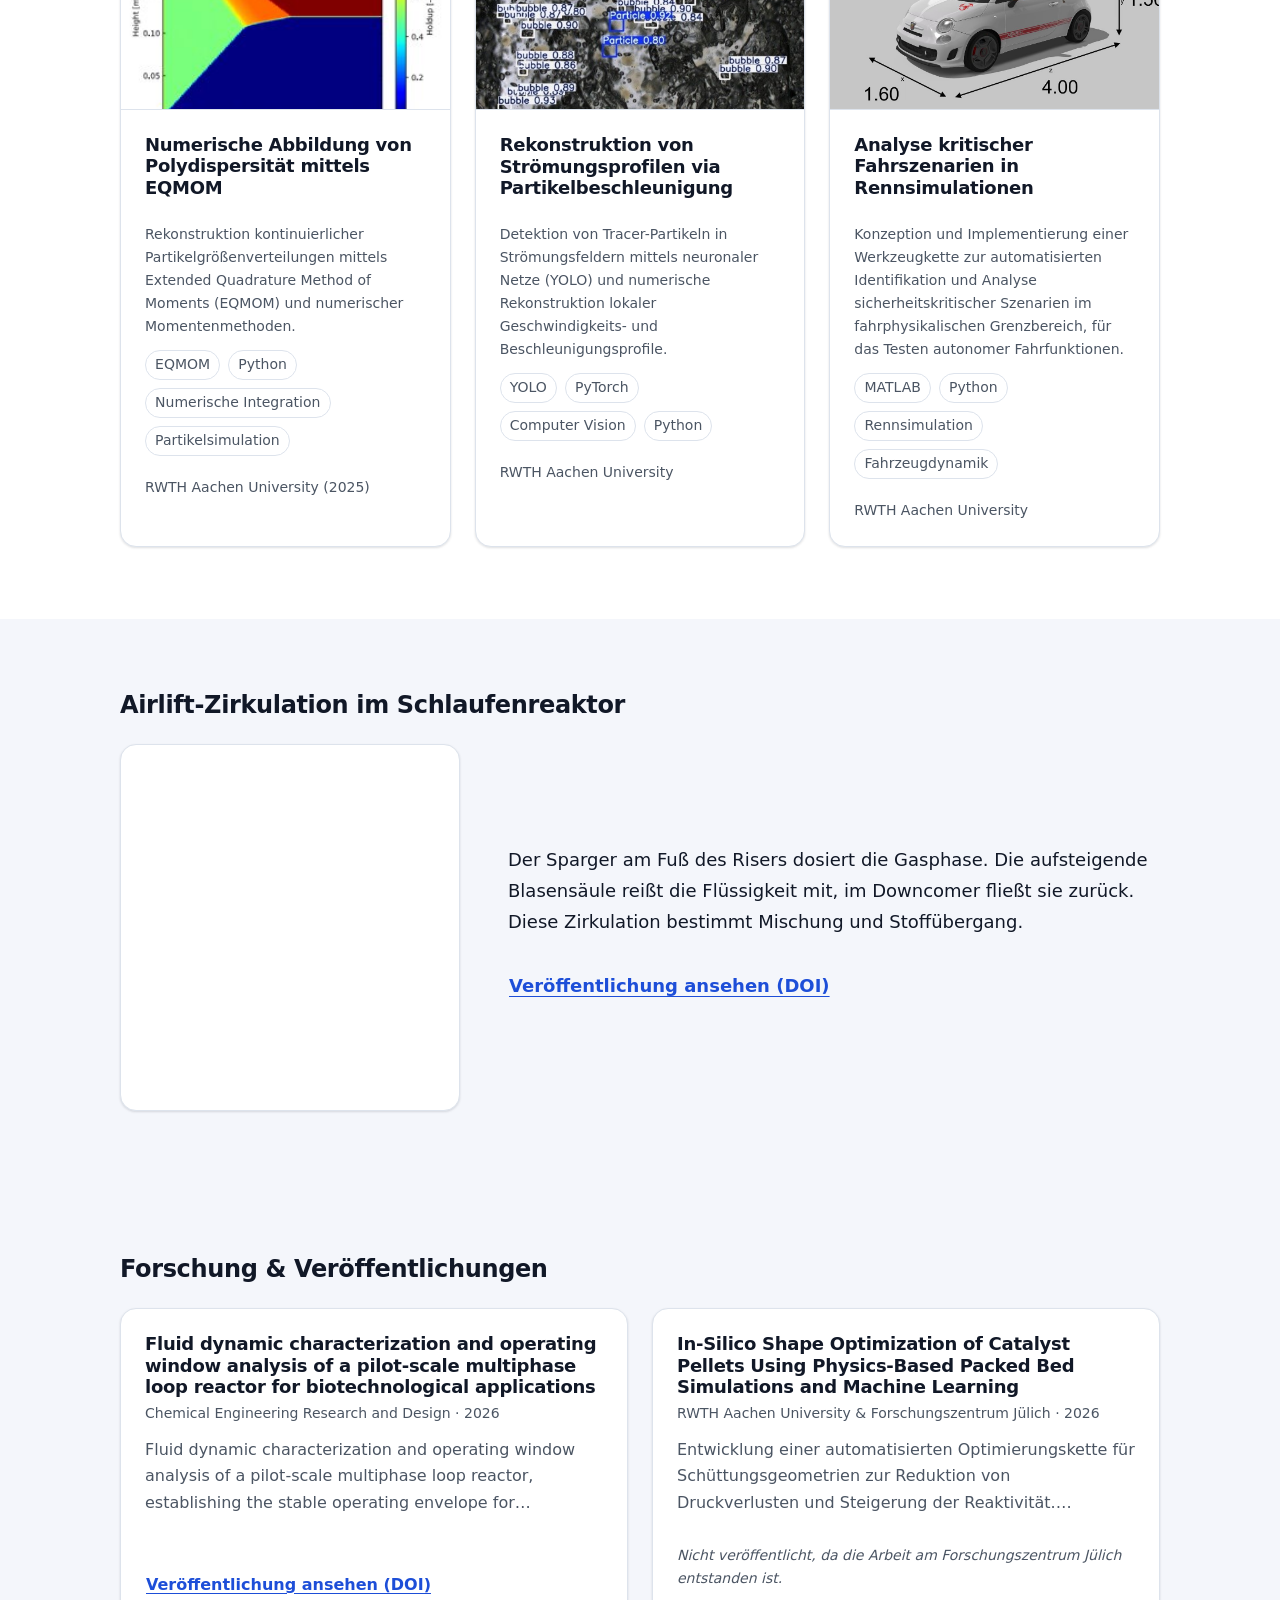
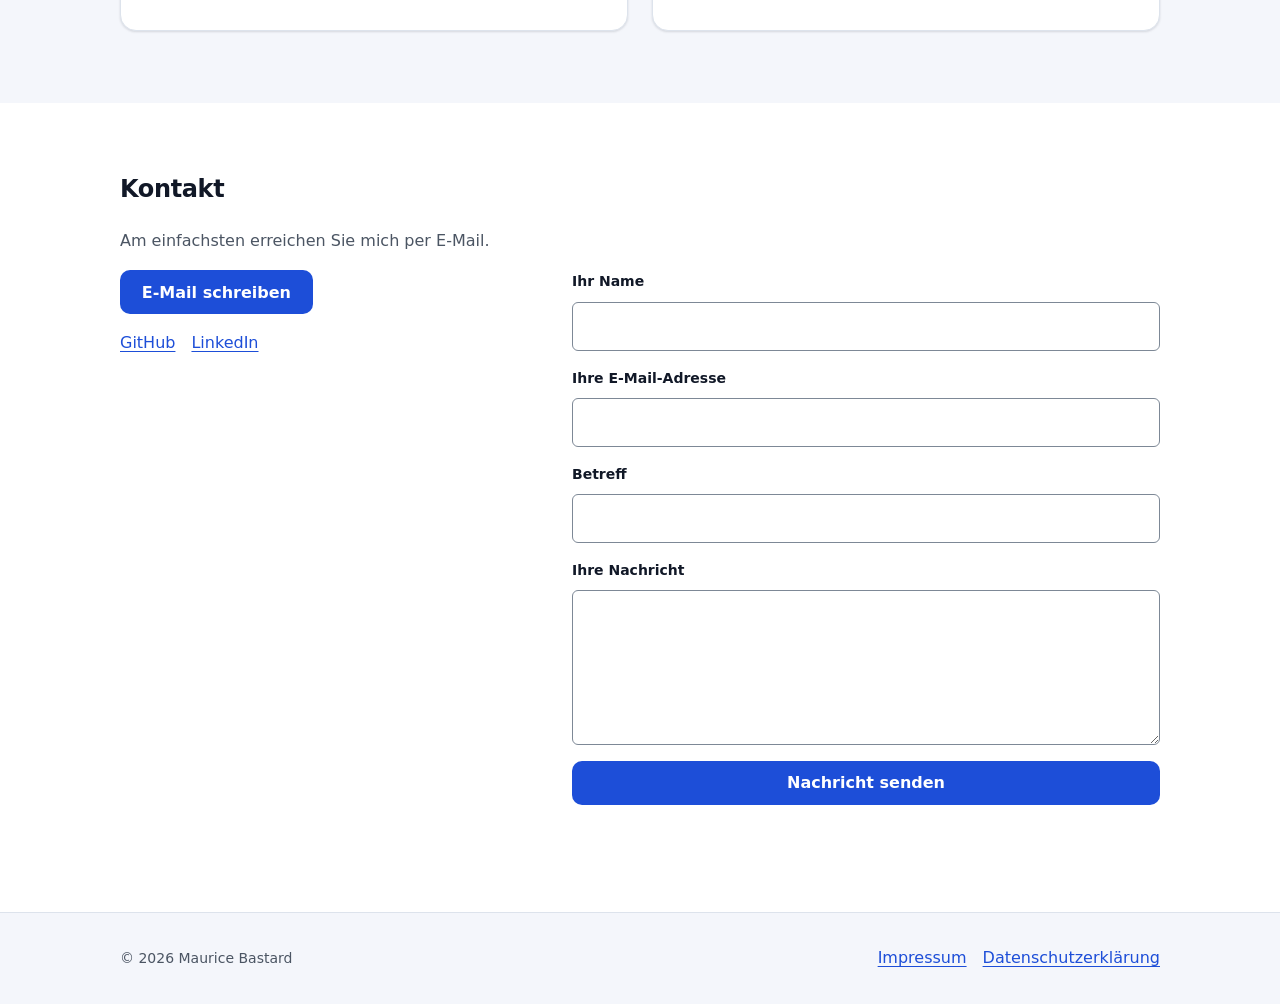
==== commit f9a62217: "copy: tighten the reactor band text - replace the em dash with a plain sentence break - drop the sta" ====
--- a/index.html
+++ b/index.html
@@ -417,9 +417,8 @@
         </figure>
         <div class="reactor-band__copy">
           <p data-i18n="reactor.text">Der Sparger am Fuß des Risers dosiert die Gasphase. Die aufsteigende
-             Blasensäule reißt die Flüssigkeit mit, im Downcomer fließt sie zurück — diese
-             Zirkulation bestimmt Mischung und Stoffübergang. Das stabile Betriebsfenster
-             des Pilotreaktors habe ich experimentell und mit CFD charakterisiert.</p>
+             Blasensäule reißt die Flüssigkeit mit, im Downcomer fließt sie zurück. Diese
+             Zirkulation bestimmt Mischung und Stoffübergang.</p>
           <p>
             <a class="btn btn--quiet" href="https://doi.org/10.1016/j.cherd.2026.06.054"
                target="_blank" rel="noopener noreferrer" data-i18n="research.1.doi">Veröffentlichung ansehen (DOI)</a>
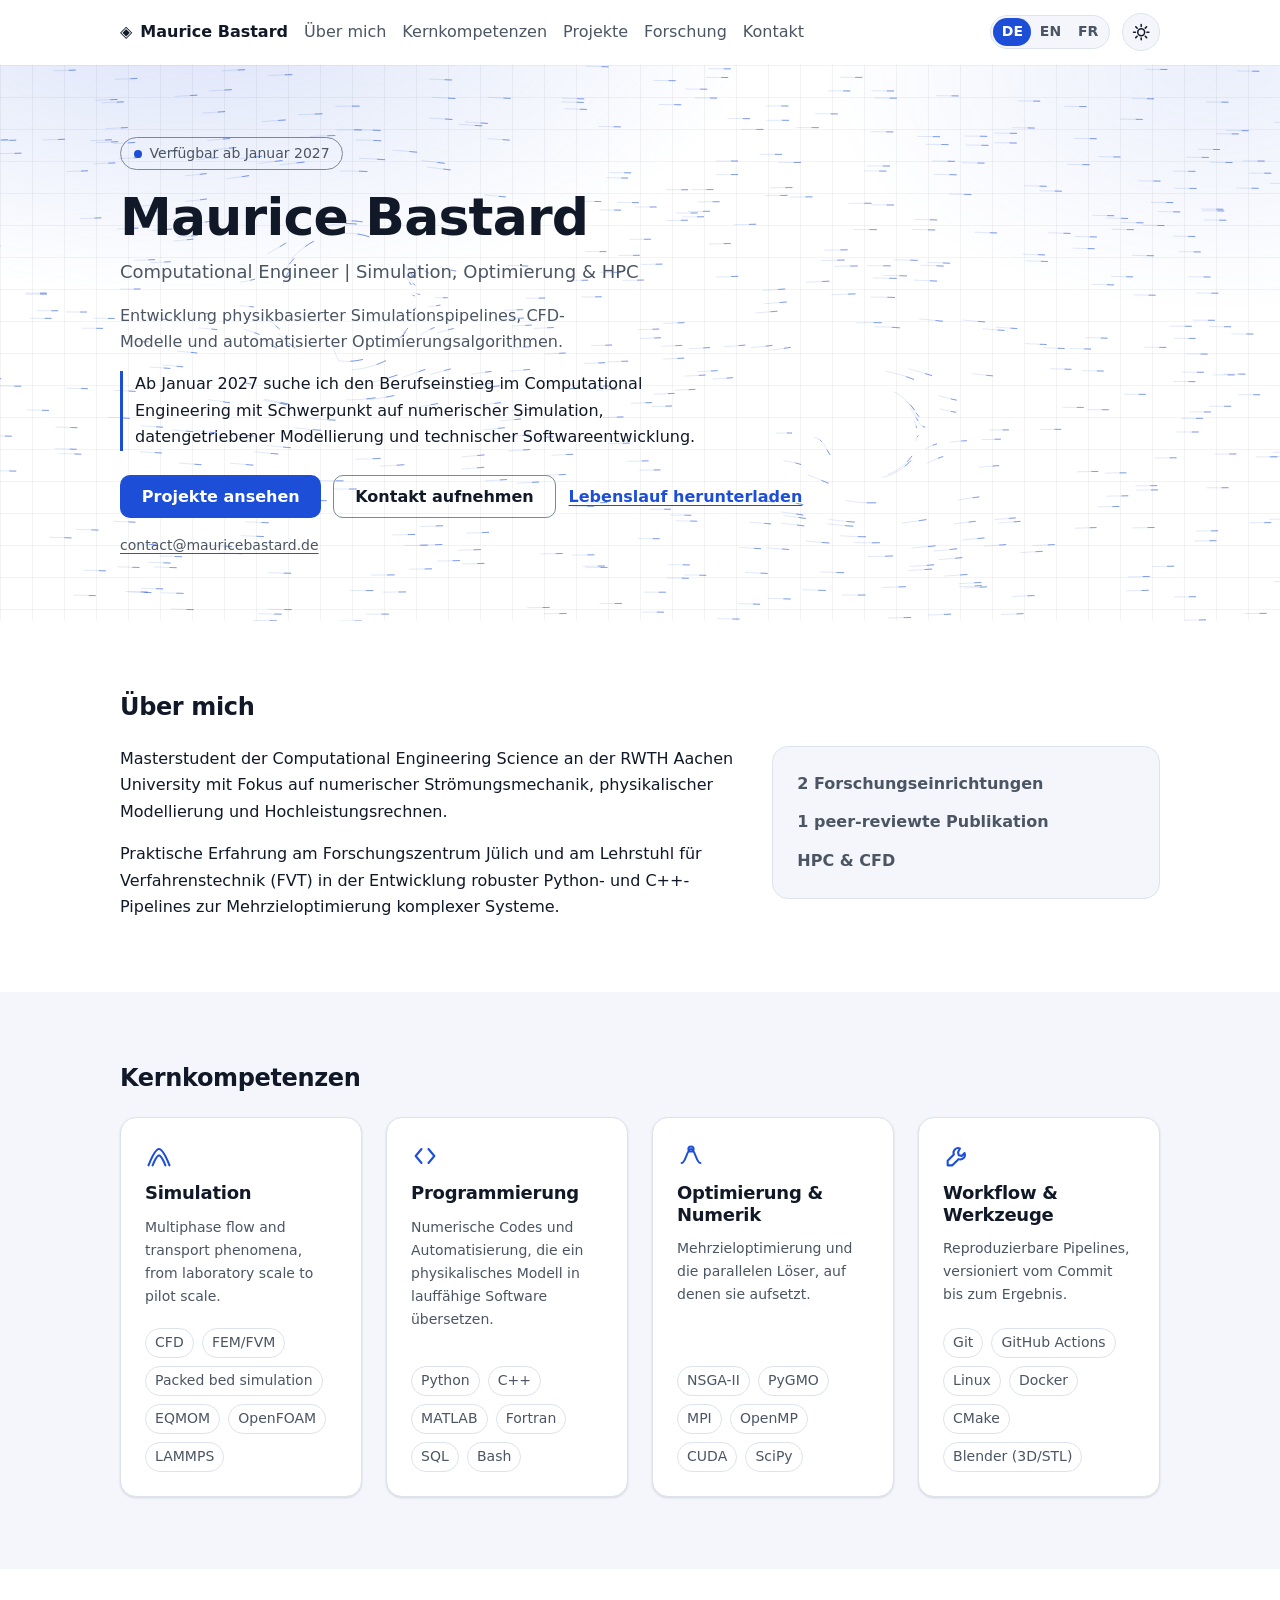
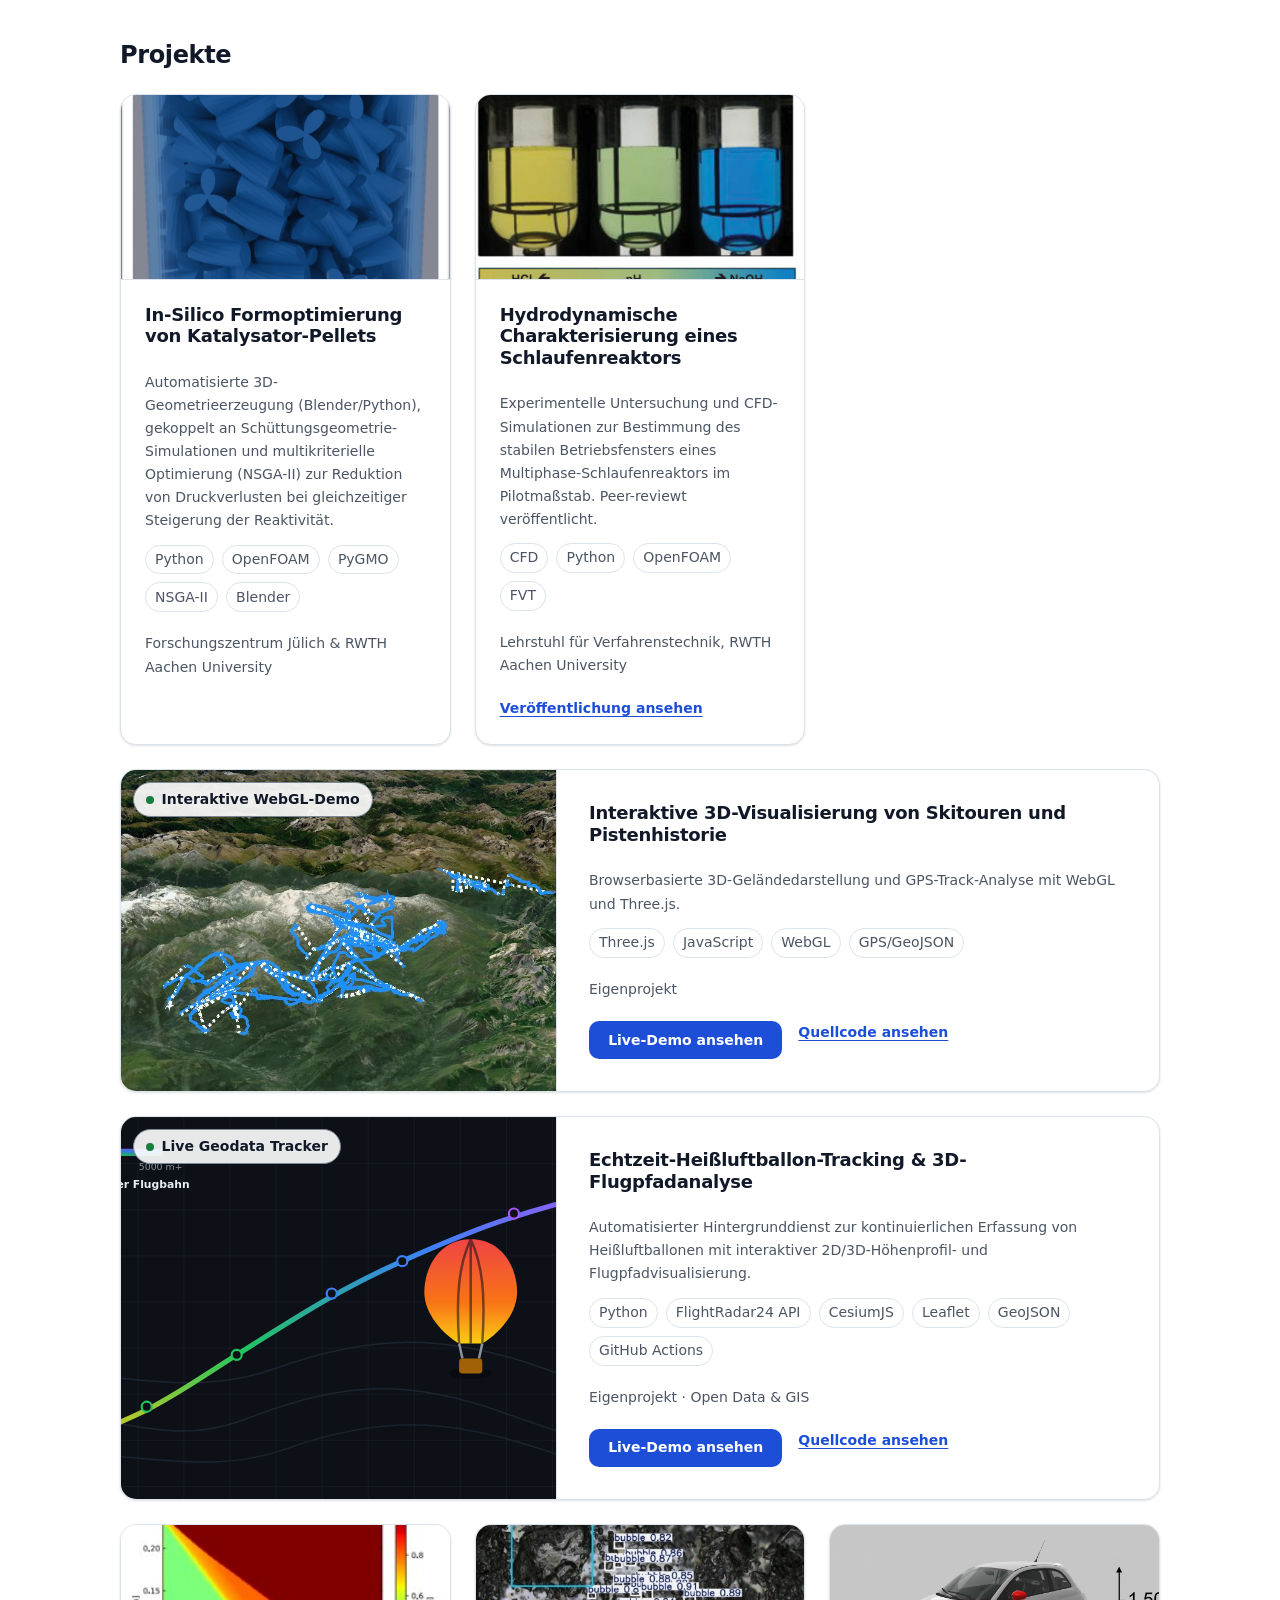
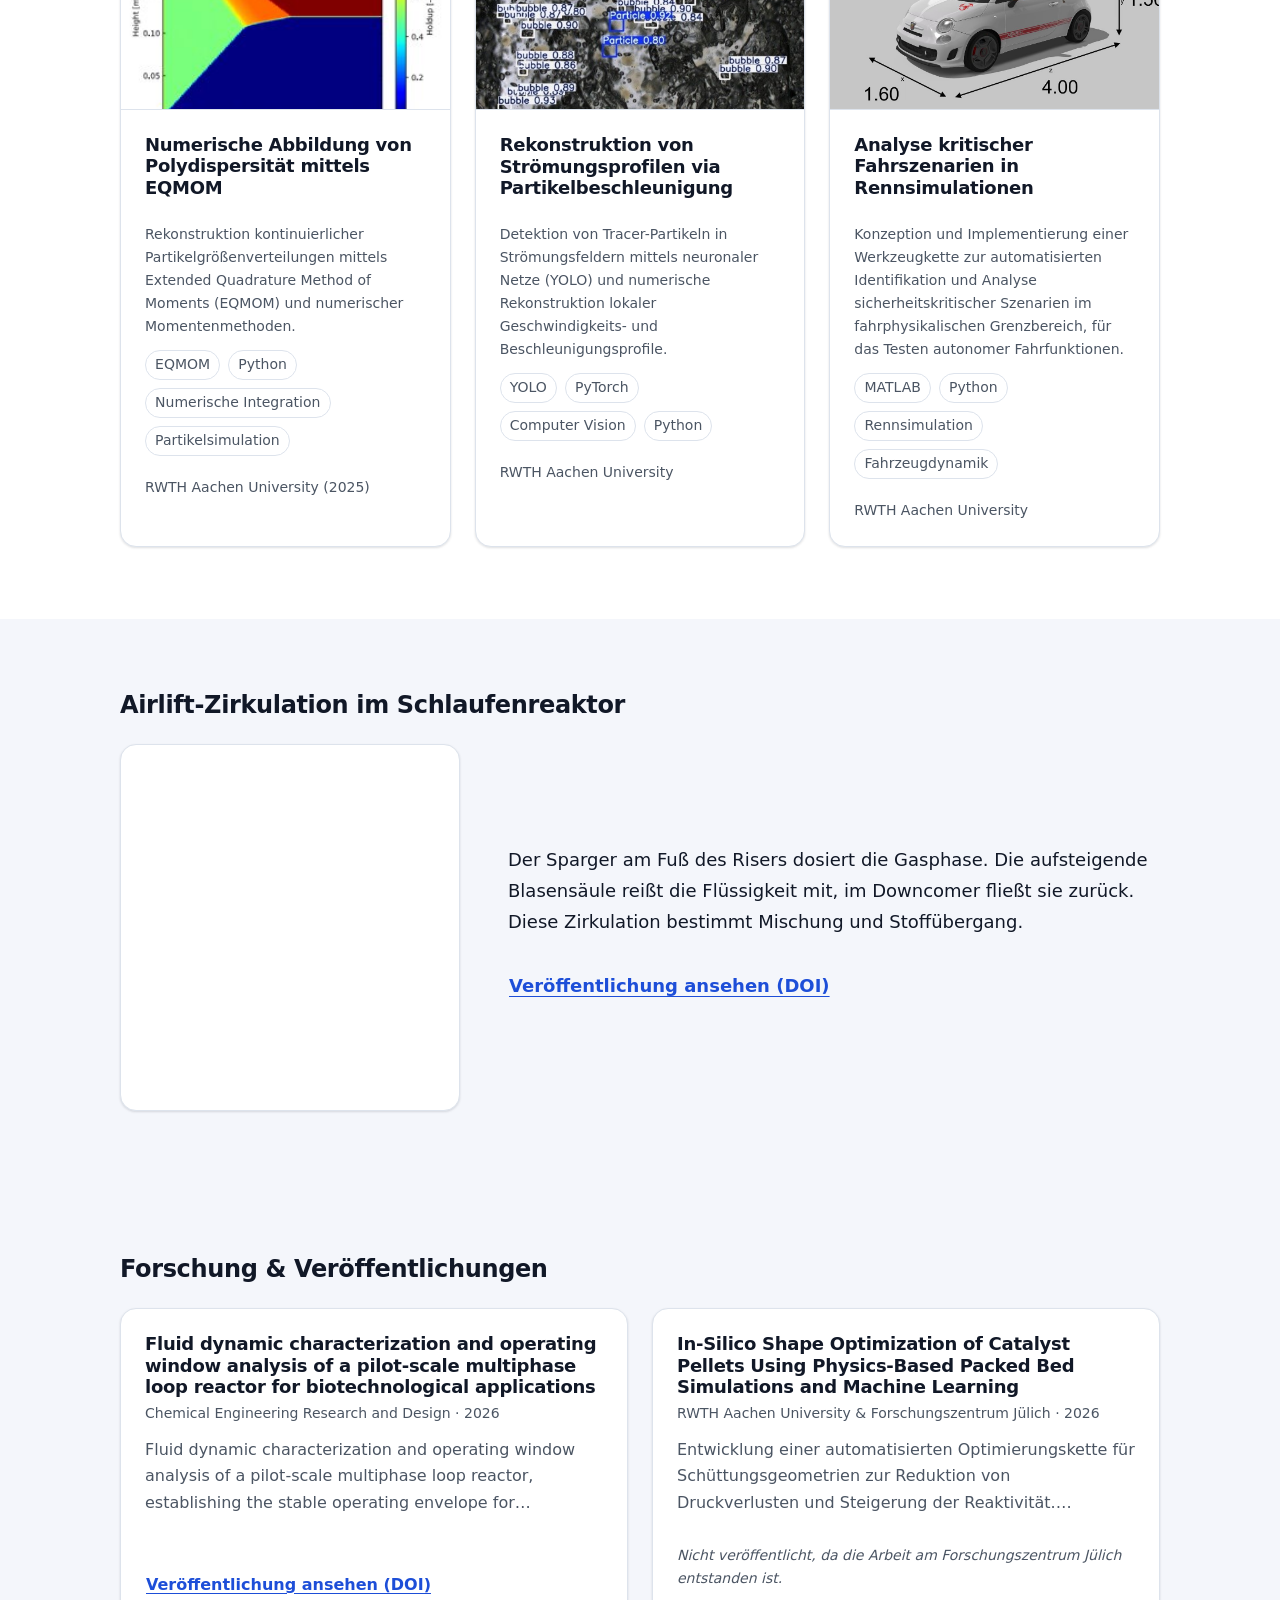
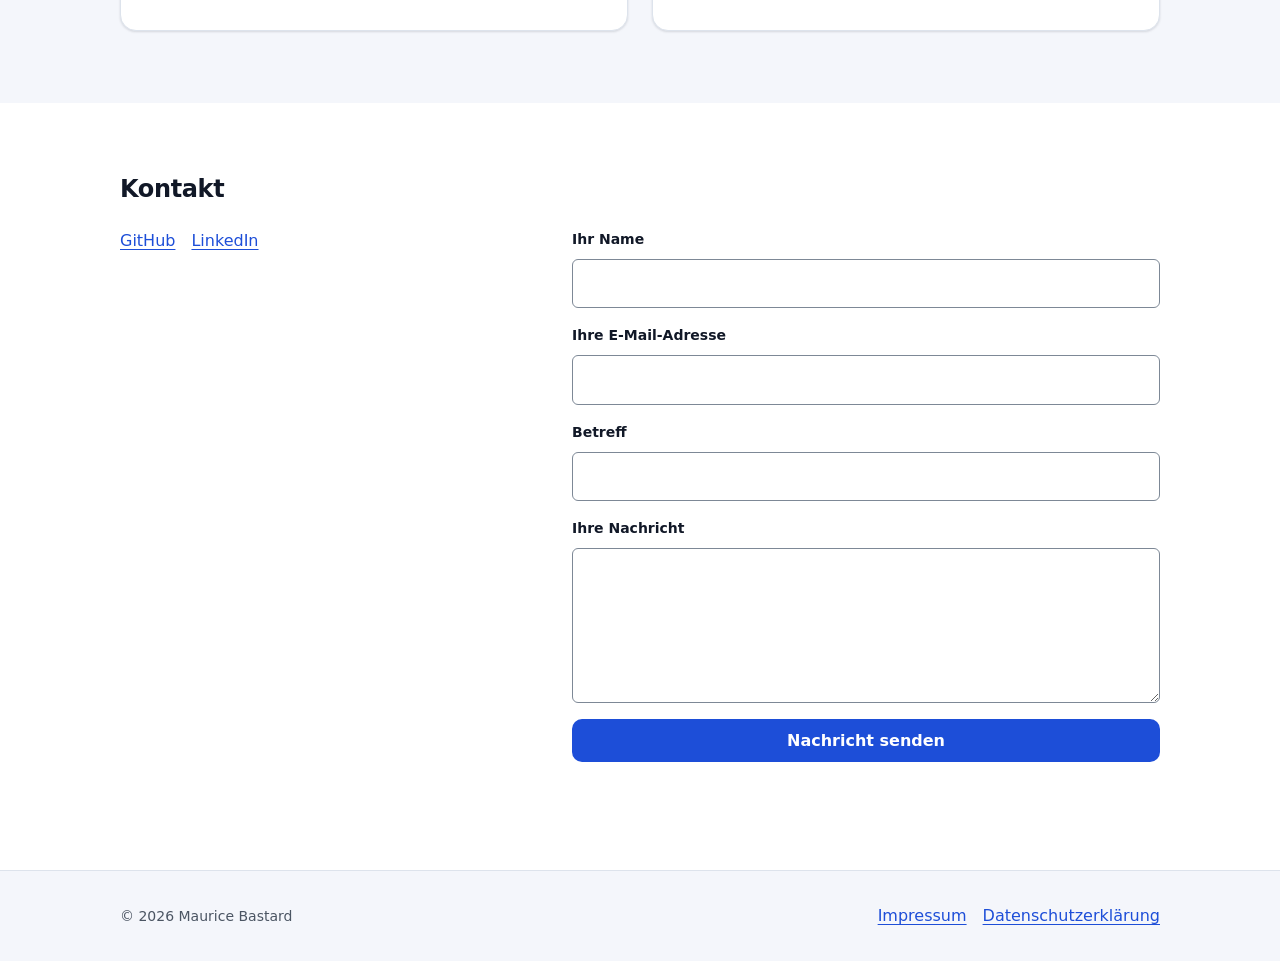
==== commit 99f14b0a: "contact: drop the email button, keep only the form The mailbox does not receive, so the section's em" ====
--- a/index.html
+++ b/index.html
@@ -459,12 +459,8 @@
   <section id="contact" class="section" aria-labelledby="contact-heading">
     <div class="container">
       <h2 id="contact-heading" class="section__title" data-i18n="contact.heading">Kontakt</h2>
-      <p class="contact__lead" data-i18n="contact.lead">Am einfachsten erreichen Sie mich per E-Mail.</p>
-
       <div class="contact">
         <div class="contact__aside">
-          <a id="contact-mailto" class="btn btn--primary"
-             href="mailto:contact@mauricebastard.de" data-i18n="contact.emailBtn">E-Mail schreiben</a>
           <p class="contact__social">
             <a href="https://github.com/MauriceBa" target="_blank" rel="noopener noreferrer" data-i18n="contact.github">GitHub</a>
             <a href="https://www.linkedin.com/in/maurice-bastard-658ba7161" target="_blank" rel="noopener noreferrer" data-i18n="contact.linkedin">LinkedIn</a>
--- a/assets/css/style.css
+++ b/assets/css/style.css
@@ -1006,11 +1006,6 @@
 
 /* -- contact -- */
 
-.contact__lead {
-  max-width: 50ch;
-  color: var(--color-muted);
-}
-
 .contact {
   display: grid;
   grid-template-columns: minmax(0, 1fr) minmax(0, 1.4fr);
